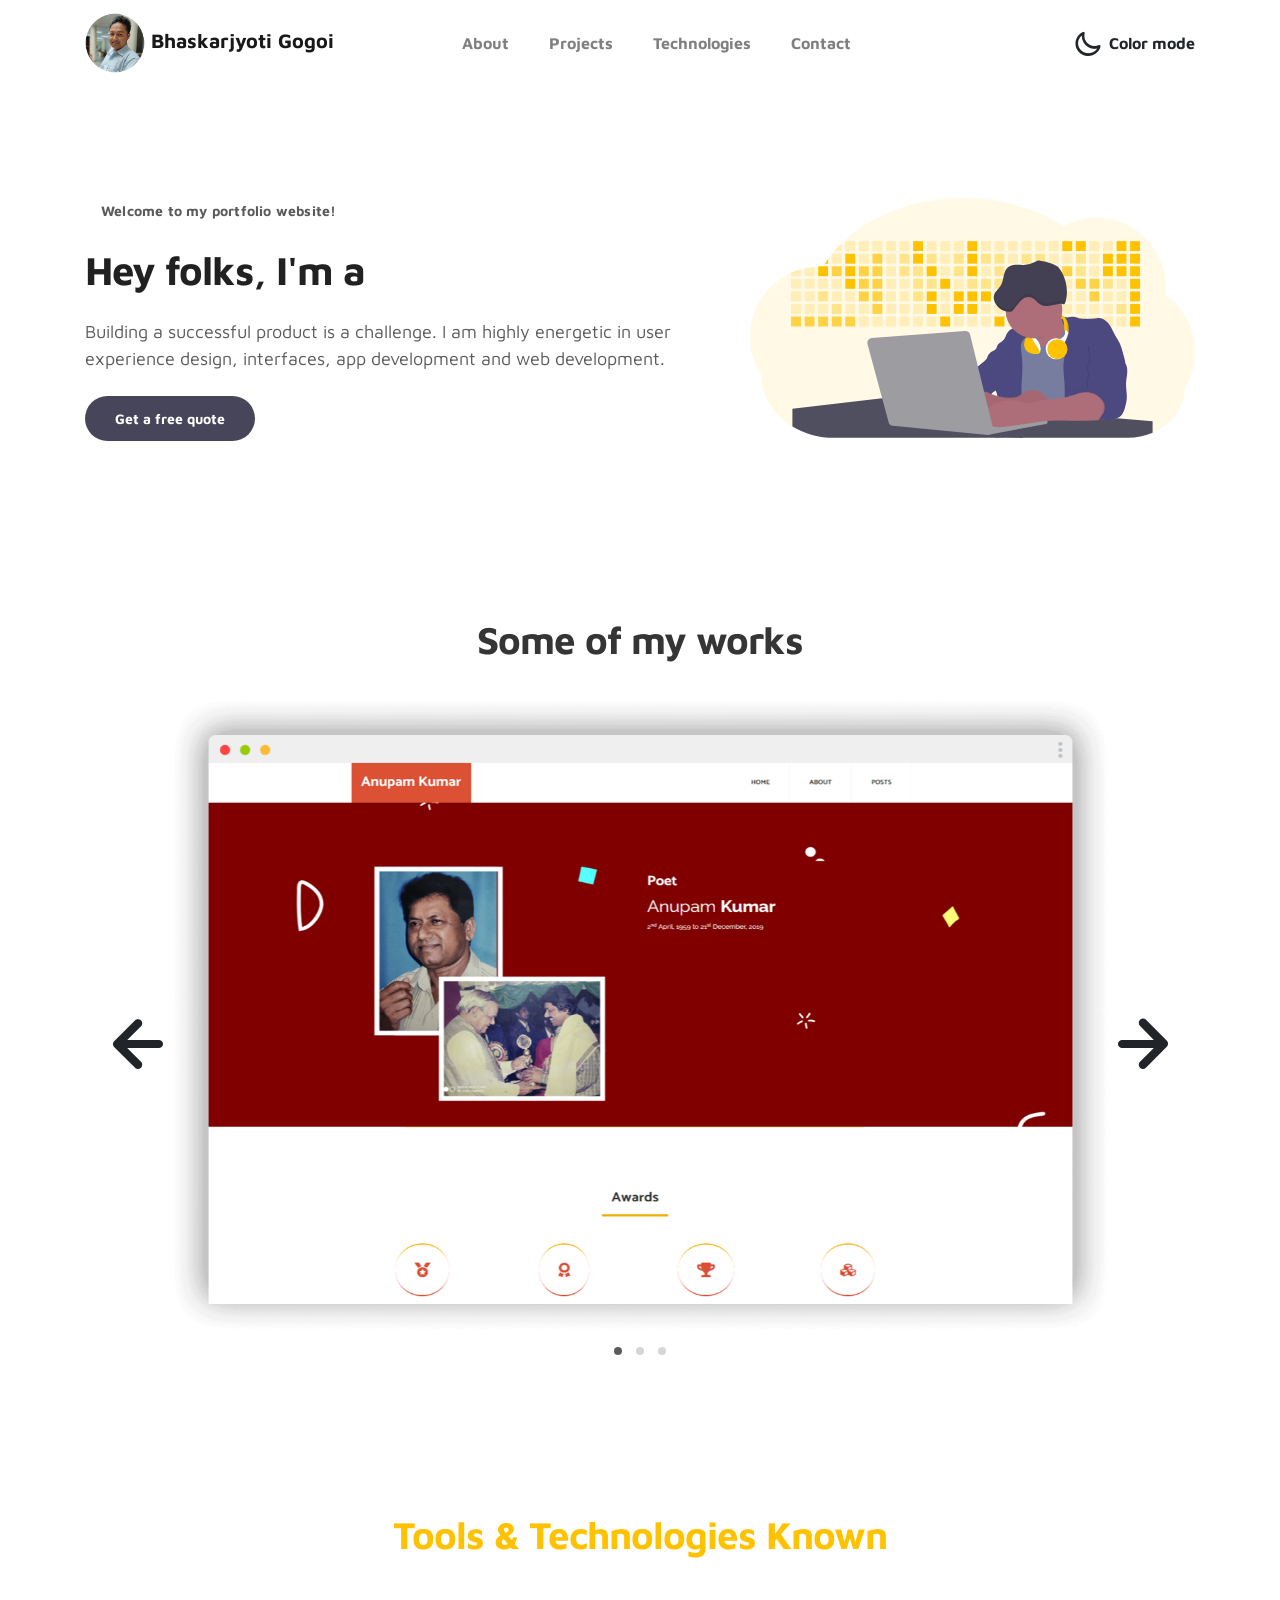
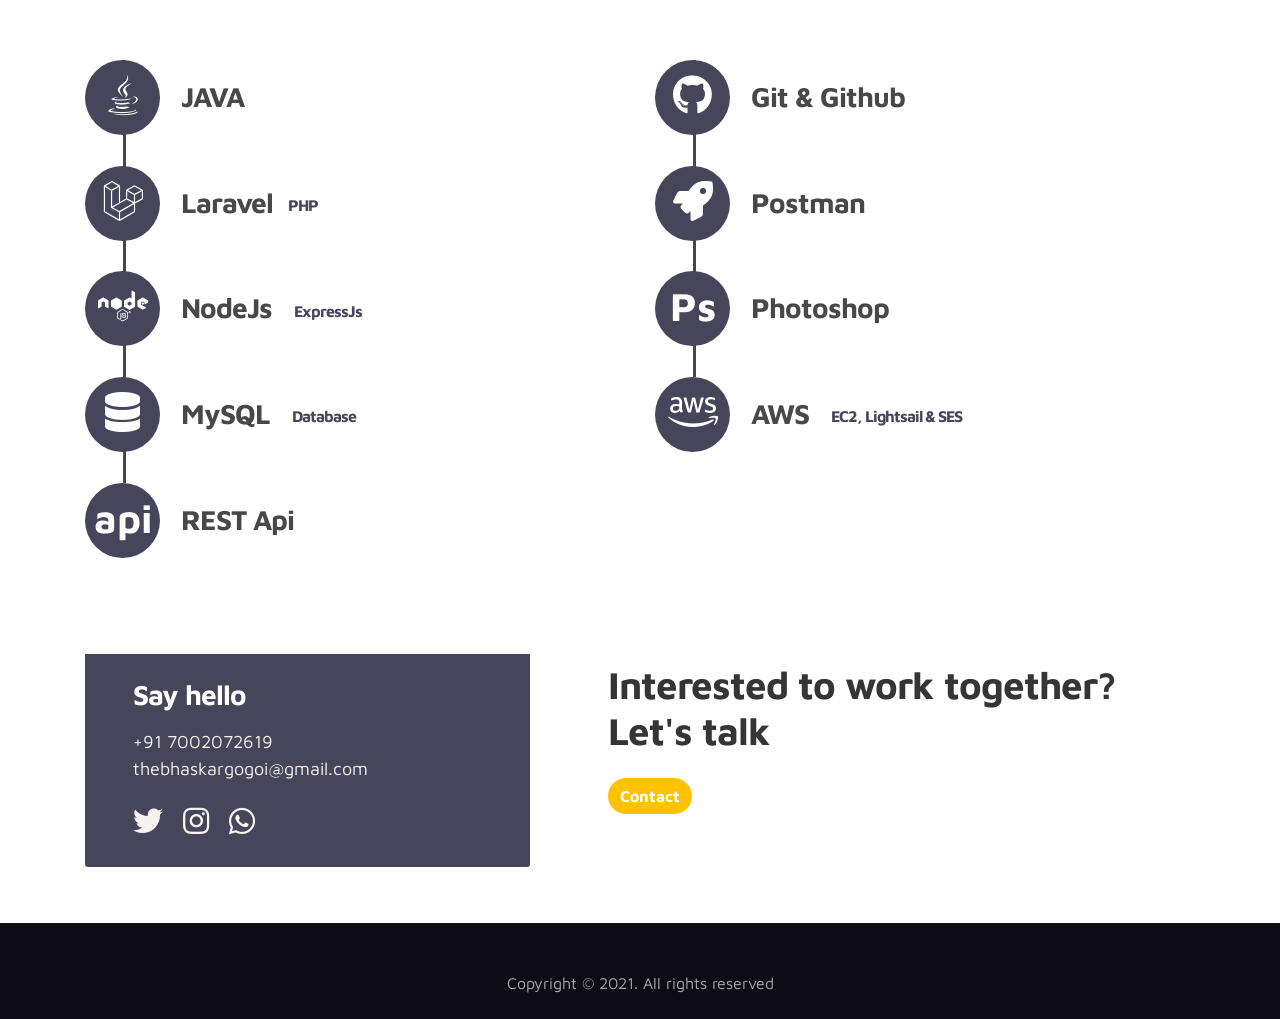
==== index.html @ 470ddd7d "Meta tags updated" ====
<!doctype html>
<html lang="en">
  <head>
    <meta charset="utf-8">
    <meta name="viewport" content="width=device-width, initial-scale=1, shrink-to-fit=no">
    <meta name="description" content="Protfolio website of Bhaskarjyoti Gogoi">
    <meta name="author" content="Bhaskarjyoti Gogoi">
    <title>Bhaskarjyoti Gogoi - Portfolio</title>
    <link rel="icon" href="images/favicon.png">
    <link rel="stylesheet" href="css/bootstrap.min.css">
    <link rel="stylesheet" href="css/unicons.css">
    <link rel="stylesheet" href="css/owl.carousel.min.css">
    <link rel="stylesheet" href="css/owl.theme.default.min.css">
    <link rel="stylesheet" href="https://use.fontawesome.com/releases/v5.2.0/css/all.css"
        integrity="sha384-hWVjflwFxL6sNzntih27bfxkr27PmbbK/iSvJ+a4+0owXq79v+lsFkW54bOGbiDQ" crossorigin="anonymous">
    <!-- MAIN STYLE -->
    <link rel="stylesheet" href="css/tooplate-style.css">
    
  </head>
  <body>

    <!-- MENU -->
    <nav class="navbar navbar-expand-sm navbar-light">
        <div class="container">
            <a class="navbar-brand" href="index.html"><img src="images/favicon.png" alt=""> Bhaskarjyoti Gogoi</a>

            <button class="navbar-toggler" type="button" data-toggle="collapse" data-target="#navbarNav" aria-controls="navbarNav" aria-expanded="false"
                aria-label="Toggle navigation">
                <span class="navbar-toggler-icon"></span>
                <span class="navbar-toggler-icon"></span>
                <span class="navbar-toggler-icon"></span>
            </button>

            <div class="collapse navbar-collapse" id="navbarNav">
                <ul class="navbar-nav mx-auto">
                    <li class="nav-item">
                        <a href="#about" class="nav-link"><span data-hover="About">About</span></a>
                    </li>
                    <li class="nav-item">
                        <a href="#project" class="nav-link"><span data-hover="Projects">Projects</span></a>
                    </li>
                    <li class="nav-item">
                        <a href="#technologies" class="nav-link"><span data-hover="Technologies">Technologies</span></a>
                    </li>
                    <li class="nav-item">
                        <a href="#contact" class="nav-link"><span data-hover="Contact">Contact</span></a>
                    </li>
                </ul>

                <ul class="navbar-nav ml-lg-auto">
                    <div class="ml-lg-4">
                      <div class="color-mode d-lg-flex justify-content-center align-items-center">
                        <i class="color-mode-icon"></i>
                        Color mode
                      </div>
                    </div>
                </ul>
            </div>
        </div>
    </nav>

    <!-- ABOUT -->
    <section class="about full-screen d-lg-flex justify-content-center align-items-center" id="about">
        <div class="container">
            <div class="row">
                
                <div class="col-lg-7 col-md-12 col-12 d-flex align-items-center">
                    <div class="about-text">
                        <small class="small-text">Welcome to <span class="mobile-block">my portfolio website!</span></small>
                        <h1 class="animated animated-text">
                            <span class="mr-2">Hey folks, I'm a</span>
                                <div class="animated-info">
                                    <span class="animated-item">App Developer</span>
                                    <span class="animated-item">Web Developer</span>
                                </div>
                        </h1>

                        <p>Building a successful product is a challenge. I am highly energetic in user experience design, interfaces, app development and web development.</p>
                        
                        <div class="custom-btn-group mt-4">
                          <a href="#contact" class="btn custom-btn custom-btn-bg custom-btn-link">Get a free quote</a>
                        </div>
                    </div>
                </div>

                <div class="col-lg-5 col-md-12 col-12">
                    <div class="about-image svg">
                        <img src="images/developer.svg" class="img-fluid" alt="svg image">
                    </div>
                </div>

            </div>
        </div>
    </section>

    <!-- PROJECTS -->
    <section class="project py-5" id="project">
        <div class="container">
                
                <div class="row">
                  <div class="col-lg-11 text-center mx-auto col-12">

                      <div class="col-lg-8 mx-auto">
                        <h2>Some of my works</h2>
                      </div>

                      <div class="owl-carousel owl-theme">
                        <div class="item">
                          <div class="project-info">
                            <img src="images/project/project-image010.png" class="img-fluid" alt="project image">
                          </div>
                        </div>

                        <div class="item">
                          <div class="project-info">
                            <img src="images/project/project-image020.png" class="img-fluid" alt="project image">
                          </div>
                        </div>

                        <div class="item">
                          <div class="project-info">
                            <img src="images/project/project-image05.png" class="img-fluid" alt="project image">
                          </div>
                        </div>
                      </div>

                  </div>
                </div>
        </div>
    </section>

    <!-- FEATURES -->
    <section class="resume py-5 d-lg-flex justify-content-center align-items-center" id="technologies">
        <div class="container">          
          <center><h2 style='color: #ffc200;'>Tools & Technologies Known</h2></center><br><br><br>
            <div class="row">
                <div class="col-lg-6 col-12">
                    <div class="timeline">
                        <div class="timeline-wrapper">
                             <div class="timeline-yr">
                                  <span><i class="fab fa-java"></i></span>
                             </div>
                             <div class="timeline-info">
                                  <h3><span>JAVA</span></h3>
                             </div>
                        </div>

                        <div class="timeline-wrapper">
                            <div class="timeline-yr">
                                <span><i class="fab fa-laravel"></i></span>
                            </div>
                            <div class="timeline-info">
                                <h3><span>Laravel</span><small>PHP</small></h3>
                            </div>
                        </div>
                        <div class="timeline-wrapper">
                          <div class="timeline-yr">
                              <span><i class="fab fa-node"></i></span>
                          </div>
                          <div class="timeline-info">
                              <h3><span>NodeJs <small>ExpressJs</small></h3>
                          </div>
                      </div>

                        <div class="timeline-wrapper">
                            <div class="timeline-yr">
                                <span><i class="fas fa-database"></i></span>
                            </div>
                            <div class="timeline-info">
                                <h3><span>MySQL <small>Database</small></h3>
                            </div>
                        </div>
                        
                        <div class="timeline-wrapper">
                            <div class="timeline-yr">
                                <span>api</span>
                            </div>
                            <div class="timeline-info">
                                <h3><span>REST Api</h3>
                            </div>
                        </div>
                    </div>
                  </div>
                <div class="col-lg-6 col-12">
                    <div class="timeline">
                        <div class="timeline-wrapper">
                             <div class="timeline-yr">
                                  <span><i class="fab fa-github"></i></span>
                             </div>
                             <div class="timeline-info">
                                  <h3><span>Git & Github</span></h3>
                             </div>
                        </div>

                        <div class="timeline-wrapper">
                            <div class="timeline-yr">
                                <span><i class="fas fa-rocket"></i></span>
                            </div>
                            <div class="timeline-info">
                                <h3><span>Postman</span></h3>
                            </div>
                        </div>
                        
                        <div class="timeline-wrapper">
                            <div class="timeline-yr">
                                <span>Ps</span>
                            </div>
                            <div class="timeline-info">
                                <h3><span>Photoshop</span></h3>
                            </div>
                        </div>

                        <div class="timeline-wrapper">
                          <div class="timeline-yr">
                              <span><i class="fab fa-aws"></i></span>
                          </div>
                          <div class="timeline-info">
                              <h3><span>AWS</span> <small>EC2, Lightsail & SES</small></h3>
                          </div>
                      </div>

                    </div>
                </div>
                
            </div>
        </div>
    </section>

    <!-- CONTACT -->
    <section class="contact py-5" id="contact">
      <div class="container">
        <div class="row">
          
          <div class="col-lg-5 mr-lg-5 col-12">
            <!-- <div class="google-map w-100">
              <iframe src="https://www.google.com/maps/embed?pb=!1m18!1m12!1m3!1d12088.558402180099!2d-73.99373482142036!3d40.75895421922642!2m3!1f0!2f0!3f0!3m2!1i1024!2i768!4f13.1!3m3!1m2!1s0x89c25855b8fb3083%3A0xa0f9aef176042a5c!2sTheater+District%2C+New+York%2C+NY%2C+USA!5e0!3m2!1sen!2smm!4v1549875377188" width="400" height="300" frameborder="0" style="border:0" allowfullscreen></iframe>
            </div> -->

            <div class="contact-info  align-items-center py-4 px-lg-5">
                <div class="contact-info-item">
                  <h3 class="mb-3 text-white">Say hello</h3>
                  <p class="footer-text mb-0">+91 7002072619</p>
                  <p><a href="mailto:thebhaskargogoi@gmail.com">thebhaskargogoi@gmail.com</a></p>
                </div>
                <ul class="social-links">
                     <li><a href="https://twitter.com/TheBhaskarGogoi" target="_blank"><i class="fab fa-twitter"></i></a></li>
                     <li><a href="https://www.instagram.com/thebhaskargogoi/" target="_blank"><i class="fab fa-instagram"></i></a></li>
                     <li><a href="https://wa.me/+917002072619" target="_blank"><i class="fab fa-whatsapp"></i></a></li>
                </ul>
            </div>
          </div>

          <div class="col-lg-6 col-12">
            <div class="contact-form">
              <h2 class="mb-4">Interested to work together? Let's talk</h2>
              <a href="https://docs.google.com/forms/d/e/1FAIpQLSfvAorn7kG5aVWdjL7mKbOPdeYdzKf2yTSlzgUdtxO4e4_yiw/viewform" target="_blank">
                <button class="btn submit-btn">Contact</button>
              </a>
            </div>
          </div>

        </div>
      </div>
    </section>

    <!-- FOOTER -->
     <footer class="footer py-5">
          <div class="container">
               <div class="row">
                    <div class="col-lg-12 col-12">                                
                        <p class="copyright-text text-center">Copyright &copy; 2021. All rights reserved</p>
                    </div>                    
               </div>
          </div>
     </footer>

    <script src="js/jquery-3.3.1.min.js"></script>
    <script src="js/popper.min.js"></script>
    <script src="js/bootstrap.min.js"></script>
    <script src="js/Headroom.js"></script>
    <script src="js/jQuery.headroom.js"></script>
    <script src="js/owl.carousel.min.js"></script>
    <script src="js/smoothscroll.js"></script>
    <script src="js/custom.js"></script>

  </body>
</html>
---- css/unicons.css ----
@font-face {
  font-family: 'unicons';
  src: url('../font/unicons.eot?42479262');
  src: url('../font/unicons.eot?42479262#iefix') format('embedded-opentype'),
       url('../font/unicons.woff2?42479262') format('woff2'),
       url('../font/unicons.woff?42479262') format('woff'),
       url('../font/unicons.ttf?42479262') format('truetype'),
       url('../font/unicons.svg?42479262#unicons') format('svg');
  font-weight: normal;
  font-style: normal;
}
 
 [class^="uil-"]:before, [class*=" uil-"]:before {
  font-family: "unicons";
  font-style: normal;
  font-weight: normal;
  speak: none;
 
  display: inline-block;
  text-decoration: inherit;
  width: 1em;
  margin-right: .2em;
  text-align: center;
  /* opacity: .8; */
 
  /* For safety - reset parent styles, that can break glyph codes*/
  font-variant: normal;
  text-transform: none;
 
  /* fix buttons height, for twitter bootstrap */
  line-height: 1em;
 
  /* Animation center compensation - margins should be symmetric */
  /* remove if not needed */
  margin-left: .2em;
 
  /* you can be more comfortable with increased icons size */
  /* font-size: 120%; */
 
  /* Font smoothing. That was taken from TWBS */
  -webkit-font-smoothing: antialiased;
  -moz-osx-font-smoothing: grayscale;
 
  /* Uncomment for 3D effect */
  /* text-shadow: 1px 1px 1px rgba(127, 127, 127, 0.3); */
}
 
.uil-abacus:before { content: '\e800'; } /* '' */
.uil-accessible-icon-alt:before { content: '\e801'; } /* '' */
.uil-adjust-alt:before { content: '\e802'; } /* '' */
.uil-adjust-circle:before { content: '\e803'; } /* '' */
.uil-adjust-half:before { content: '\e804'; } /* '' */
.uil-adjust:before { content: '\e805'; } /* '' */
.uil-airplay:before { content: '\e806'; } /* '' */
.uil-align-alt:before { content: '\e807'; } /* '' */
.uil-align-center-alt:before { content: '\e808'; } /* '' */
.uil-align-center-h:before { content: '\e809'; } /* '' */
.uil-align-center-justify:before { content: '\e80a'; } /* '' */
.uil-align-center-v:before { content: '\e80b'; } /* '' */
.uil-align-center:before { content: '\e80c'; } /* '' */
.uil-align-justify:before { content: '\e80d'; } /* '' */
.uil-align-left-justify:before { content: '\e80e'; } /* '' */
.uil-align-left:before { content: '\e80f'; } /* '' */
.uil-align-letter-right:before { content: '\e810'; } /* '' */
.uil-align-right-justify:before { content: '\e811'; } /* '' */
.uil-align-right:before { content: '\e812'; } /* '' */
.uil-align:before { content: '\e813'; } /* '' */
.uil-ambulance:before { content: '\e814'; } /* '' */
.uil-analysis:before { content: '\e815'; } /* '' */
.uil-analytics:before { content: '\e816'; } /* '' */
.uil-anchor:before { content: '\e817'; } /* '' */
.uil-android-phone-slash:before { content: '\e818'; } /* '' */
.uil-angle-double-down:before { content: '\e819'; } /* '' */
.uil-angle-double-left:before { content: '\e81a'; } /* '' */
.uil-angle-double-right:before { content: '\e81b'; } /* '' */
.uil-angle-double-up:before { content: '\e81c'; } /* '' */
.uil-angle-down:before { content: '\e81d'; } /* '' */
.uil-angle-left:before { content: '\e81e'; } /* '' */
.uil-angle-right-b:before { content: '\e81f'; } /* '' */
.uil-angle-right:before { content: '\e820'; } /* '' */
.uil-angle-up:before { content: '\e821'; } /* '' */
.uil-annoyed-alt:before { content: '\e822'; } /* '' */
.uil-annoyed:before { content: '\e823'; } /* '' */
.uil-apps:before { content: '\e824'; } /* '' */
.uil-archive-alt:before { content: '\e825'; } /* '' */
.uil-archive:before { content: '\e826'; } /* '' */
.uil-arrow-break:before { content: '\e827'; } /* '' */
.uil-arrow-circle-down:before { content: '\e828'; } /* '' */
.uil-arrow-circle-left:before { content: '\e829'; } /* '' */
.uil-arrow-circle-right:before { content: '\e82a'; } /* '' */
.uil-arrow-circle-up:before { content: '\e82b'; } /* '' */
.uil-arrow-compress-h:before { content: '\e82c'; } /* '' */
.uil-arrow-down-left:before { content: '\e82d'; } /* '' */
.uil-arrow-down-right:before { content: '\e82e'; } /* '' */
.uil-arrow-down:before { content: '\e82f'; } /* '' */
.uil-arrow-from-right:before { content: '\e830'; } /* '' */
.uil-arrow-from-top:before { content: '\e831'; } /* '' */
.uil-arrow-growth:before { content: '\e832'; } /* '' */
.uil-arrow-left:before { content: '\e833'; } /* '' */
.uil-arrow-random:before { content: '\e834'; } /* '' */
.uil-arrow-resize-diagonal:before { content: '\e835'; } /* '' */
.uil-arrow-right:before { content: '\e836'; } /* '' */
.uil-arrow-to-bottom:before { content: '\e837'; } /* '' */
.uil-arrow-to-right:before { content: '\e838'; } /* '' */
.uil-arrow-up-left:before { content: '\e839'; } /* '' */
.uil-arrow-up-right:before { content: '\e83a'; } /* '' */
.uil-arrow-up:before { content: '\e83b'; } /* '' */
.uil-arrows-h-alt:before { content: '\e83c'; } /* '' */
.uil-arrows-h:before { content: '\e83d'; } /* '' */
.uil-arrows-left-down:before { content: '\e83e'; } /* '' */
.uil-arrows-maximize:before { content: '\e83f'; } /* '' */
.uil-arrows-merge:before { content: '\e840'; } /* '' */
.uil-arrows-resize-h:before { content: '\e841'; } /* '' */
.uil-arrows-resize-v:before { content: '\e842'; } /* '' */
.uil-arrows-resize:before { content: '\e843'; } /* '' */
.uil-arrows-right-down:before { content: '\e844'; } /* '' */
.uil-arrows-shrink-h:before { content: '\e845'; } /* '' */
.uil-arrows-shrink-v:before { content: '\e846'; } /* '' */
.uil-arrows-up-right:before { content: '\e847'; } /* '' */
.uil-arrows-v-alt:before { content: '\e848'; } /* '' */
.uil-arrows-v:before { content: '\e849'; } /* '' */
.uil-at:before { content: '\e84a'; } /* '' */
.uil-atm-card:before { content: '\e84b'; } /* '' */
.uil-atom:before { content: '\e84c'; } /* '' */
.uil-auto-flash:before { content: '\e84d'; } /* '' */
.uil-award-alt:before { content: '\e84e'; } /* '' */
.uil-award:before { content: '\e84f'; } /* '' */
.uil-baby-carriage:before { content: '\e850'; } /* '' */
.uil-backpack:before { content: '\e851'; } /* '' */
.uil-backspace:before { content: '\e852'; } /* '' */
.uil-backward:before { content: '\e853'; } /* '' */
.uil-bag-alt:before { content: '\e854'; } /* '' */
.uil-bag-slash:before { content: '\e855'; } /* '' */
.uil-bag:before { content: '\e856'; } /* '' */
.uil-ball:before { content: '\e857'; } /* '' */
.uil-ban:before { content: '\e858'; } /* '' */
.uil-bars:before { content: '\e859'; } /* '' */
.uil-basketball-hoop:before { content: '\e85a'; } /* '' */
.uil-basketball:before { content: '\e85b'; } /* '' */
.uil-battery-bolt:before { content: '\e85c'; } /* '' */
.uil-battery-empty:before { content: '\e85d'; } /* '' */
.uil-bed-double:before { content: '\e85e'; } /* '' */
.uil-bed:before { content: '\e85f'; } /* '' */
.uil-bell-school:before { content: '\e860'; } /* '' */
.uil-bell-slash:before { content: '\e861'; } /* '' */
.uil-bill:before { content: '\e862'; } /* '' */
.uil-bitcoin-circle:before { content: '\e863'; } /* '' */
.uil-bitcoin:before { content: '\e864'; } /* '' */
.uil-bluetooth-b:before { content: '\e865'; } /* '' */
.uil-bolt-alt:before { content: '\e866'; } /* '' */
.uil-bolt-slash:before { content: '\e867'; } /* '' */
.uil-bolt:before { content: '\e868'; } /* '' */
.uil-book-alt:before { content: '\e869'; } /* '' */
.uil-book-medical:before { content: '\e86a'; } /* '' */
.uil-book-open:before { content: '\e86b'; } /* '' */
.uil-book-reader:before { content: '\e86c'; } /* '' */
.uil-book:before { content: '\e86d'; } /* '' */
.uil-bookmark-full:before { content: '\e86e'; } /* '' */
.uil-bookmark:before { content: '\e86f'; } /* '' */
.uil-books:before { content: '\e870'; } /* '' */
.uil-boombox:before { content: '\e871'; } /* '' */
.uil-border-alt:before { content: '\e872'; } /* '' */
.uil-border-bottom:before { content: '\e873'; } /* '' */
.uil-border-clear:before { content: '\e874'; } /* '' */
.uil-border-horizontal:before { content: '\e875'; } /* '' */
.uil-border-inner:before { content: '\e876'; } /* '' */
.uil-border-left:before { content: '\e877'; } /* '' */
.uil-border-out:before { content: '\e878'; } /* '' */
.uil-border-right:before { content: '\e879'; } /* '' */
.uil-border-top:before { content: '\e87a'; } /* '' */
.uil-border-vertical:before { content: '\e87b'; } /* '' */
.uil-box:before { content: '\e87c'; } /* '' */
.uil-briefcase-alt:before { content: '\e87d'; } /* '' */
.uil-briefcase:before { content: '\e87e'; } /* '' */
.uil-bright:before { content: '\e87f'; } /* '' */
.uil-brightness-empty:before { content: '\e880'; } /* '' */
.uil-brightness-half:before { content: '\e881'; } /* '' */
.uil-brightness-low:before { content: '\e882'; } /* '' */
.uil-brightness-minus:before { content: '\e883'; } /* '' */
.uil-brightness-plus:before { content: '\e884'; } /* '' */
.uil-brightness:before { content: '\e885'; } /* '' */
.uil-bring-bottom:before { content: '\e886'; } /* '' */
.uil-bring-front:before { content: '\e887'; } /* '' */
.uil-brush-alt:before { content: '\e888'; } /* '' */
.uil-bug:before { content: '\e889'; } /* '' */
.uil-building:before { content: '\e88a'; } /* '' */
.uil-bullseye:before { content: '\e88b'; } /* '' */
.uil-bus-alt:before { content: '\e88c'; } /* '' */
.uil-bus-school:before { content: '\e88d'; } /* '' */
.uil-bus:before { content: '\e88e'; } /* '' */
.uil-calcualtor:before { content: '\e88f'; } /* '' */
.uil-calculator-alt:before { content: '\e890'; } /* '' */
.uil-calendar-alt:before { content: '\e891'; } /* '' */
.uil-calendar-slash:before { content: '\e892'; } /* '' */
.uil-calender:before { content: '\e893'; } /* '' */
.uil-calling:before { content: '\e894'; } /* '' */
.uil-camera-plus:before { content: '\e895'; } /* '' */
.uil-camera-slash:before { content: '\e896'; } /* '' */
.uil-camera:before { content: '\e897'; } /* '' */
.uil-cancel:before { content: '\e898'; } /* '' */
.uil-capsule:before { content: '\e899'; } /* '' */
.uil-capture:before { content: '\e89a'; } /* '' */
.uil-car-sideview:before { content: '\e89b'; } /* '' */
.uil-car-slash:before { content: '\e89c'; } /* '' */
.uil-car-wash:before { content: '\e89d'; } /* '' */
.uil-car:before { content: '\e89e'; } /* '' */
.uil-card-atm:before { content: '\e89f'; } /* '' */
.uil-caret-right:before { content: '\e8a0'; } /* '' */
.uil-cart:before { content: '\e8a1'; } /* '' */
.uil-cell:before { content: '\e8a2'; } /* '' */
.uil-celsius:before { content: '\e8a3'; } /* '' */
.uil-chart-bar-alt:before { content: '\e8a4'; } /* '' */
.uil-chart-bar:before { content: '\e8a5'; } /* '' */
.uil-chart-down:before { content: '\e8a6'; } /* '' */
.uil-chart-growth-alt:before { content: '\e8a7'; } /* '' */
.uil-chart-growth:before { content: '\e8a8'; } /* '' */
.uil-chart-line:before { content: '\e8a9'; } /* '' */
.uil-chart-pie-alt:before { content: '\e8aa'; } /* '' */
.uil-chart-pie:before { content: '\e8ab'; } /* '' */
.uil-chart:before { content: '\e8ac'; } /* '' */
.uil-chat-bubble-user:before { content: '\e8ad'; } /* '' */
.uil-chat-info:before { content: '\e8ae'; } /* '' */
.uil-chat:before { content: '\e8af'; } /* '' */
.uil-check-circle:before { content: '\e8b0'; } /* '' */
.uil-check-square:before { content: '\e8b1'; } /* '' */
.uil-check:before { content: '\e8b2'; } /* '' */
.uil-circle-layer:before { content: '\e8b3'; } /* '' */
.uil-circle:before { content: '\e8b4'; } /* '' */
.uil-circuit:before { content: '\e8b5'; } /* '' */
.uil-clapper-board:before { content: '\e8b6'; } /* '' */
.uil-clipboard-alt:before { content: '\e8b7'; } /* '' */
.uil-clipboard-blank:before { content: '\e8b8'; } /* '' */
.uil-clipboard-notes:before { content: '\e8b9'; } /* '' */
.uil-clipboard:before { content: '\e8ba'; } /* '' */
.uil-clock-eight:before { content: '\e8bb'; } /* '' */
.uil-clock-five:before { content: '\e8bc'; } /* '' */
.uil-clock-nine:before { content: '\e8bd'; } /* '' */
.uil-clock-seven:before { content: '\e8be'; } /* '' */
.uil-clock-ten:before { content: '\e8bf'; } /* '' */
.uil-clock-three:before { content: '\e8c0'; } /* '' */
.uil-clock-two:before { content: '\e8c1'; } /* '' */
.uil-clock:before { content: '\e8c2'; } /* '' */
.uil-closed-captioning:before { content: '\e8c3'; } /* '' */
.uil-cloud-block:before { content: '\e8c4'; } /* '' */
.uil-cloud-bookmark:before { content: '\e8c5'; } /* '' */
.uil-cloud-check:before { content: '\e8c6'; } /* '' */
.uil-cloud-computing:before { content: '\e8c7'; } /* '' */
.uil-cloud-data-connection:before { content: '\e8c8'; } /* '' */
.uil-cloud-database-tree:before { content: '\e8c9'; } /* '' */
.uil-cloud-download:before { content: '\e8ca'; } /* '' */
.uil-cloud-drizzle:before { content: '\e8cb'; } /* '' */
.uil-cloud-exclamation:before { content: '\e8cc'; } /* '' */
.uil-cloud-hail:before { content: '\e8cd'; } /* '' */
.uil-cloud-heart:before { content: '\e8ce'; } /* '' */
.uil-cloud-info:before { content: '\e8cf'; } /* '' */
.uil-cloud-lock:before { content: '\e8d0'; } /* '' */
.uil-cloud-meatball:before { content: '\e8d1'; } /* '' */
.uil-cloud-moon-hail:before { content: '\e8d2'; } /* '' */
.uil-cloud-moon-meatball:before { content: '\e8d3'; } /* '' */
.uil-cloud-moon-rain:before { content: '\e8d4'; } /* '' */
.uil-cloud-moon-showers:before { content: '\e8d5'; } /* '' */
.uil-cloud-moon:before { content: '\e8d6'; } /* '' */
.uil-cloud-question:before { content: '\e8d7'; } /* '' */
.uil-cloud-rain-sun:before { content: '\e8d8'; } /* '' */
.uil-cloud-rain:before { content: '\e8d9'; } /* '' */
.uil-cloud-redo:before { content: '\e8da'; } /* '' */
.uil-cloud-set:before { content: '\e8db'; } /* '' */
.uil-cloud-share:before { content: '\e8dc'; } /* '' */
.uil-cloud-shield:before { content: '\e8dd'; } /* '' */
.uil-cloud-showers-alt:before { content: '\e8de'; } /* '' */
.uil-cloud-showers-heavy:before { content: '\e8df'; } /* '' */
.uil-cloud-showers:before { content: '\e8e0'; } /* '' */
.uil-cloud-slash:before { content: '\e8e1'; } /* '' */
.uil-cloud-sun-hail:before { content: '\e8e2'; } /* '' */
.uil-cloud-sun-meatball:before { content: '\e8e3'; } /* '' */
.uil-cloud-sun-rain-alt:before { content: '\e8e4'; } /* '' */
.uil-cloud-sun-rain:before { content: '\e8e5'; } /* '' */
.uil-cloud-sun-tear:before { content: '\e8e6'; } /* '' */
.uil-cloud-sun:before { content: '\e8e7'; } /* '' */
.uil-cloud-times:before { content: '\e8e8'; } /* '' */
.uil-cloud-unlock:before { content: '\e8e9'; } /* '' */
.uil-cloud-upload:before { content: '\e8ea'; } /* '' */
.uil-cloud-wifi:before { content: '\e8eb'; } /* '' */
.uil-cloud-wind:before { content: '\e8ec'; } /* '' */
.uil-cloud:before { content: '\e8ed'; } /* '' */
.uil-clouds:before { content: '\e8ee'; } /* '' */
.uil-club:before { content: '\e8ef'; } /* '' */
.uil-code:before { content: '\e8f0'; } /* '' */
.uil-coffee:before { content: '\e8f1'; } /* '' */
.uil-cog:before { content: '\e8f2'; } /* '' */
.uil-coins:before { content: '\e8f3'; } /* '' */
.uil-columns:before { content: '\e8f4'; } /* '' */
.uil-comment-alt-block:before { content: '\e8f5'; } /* '' */
.uil-comment-alt-chart-lines:before { content: '\e8f6'; } /* '' */
.uil-comment-alt-check:before { content: '\e8f7'; } /* '' */
.uil-comment-alt-dots:before { content: '\e8f8'; } /* '' */
.uil-comment-alt-download:before { content: '\e8f9'; } /* '' */
.uil-comment-alt-edit:before { content: '\e8fa'; } /* '' */
.uil-comment-alt-exclamation:before { content: '\e8fb'; } /* '' */
.uil-comment-alt-heart:before { content: '\e8fc'; } /* '' */
.uil-comment-alt-image:before { content: '\e8fd'; } /* '' */
.uil-comment-alt-info:before { content: '\e8fe'; } /* '' */
.uil-comment-alt-lines:before { content: '\e8ff'; } /* '' */
.uil-comment-alt-lock:before { content: '\e900'; } /* '' */
.uil-comment-alt-medical:before { content: '\e901'; } /* '' */
.uil-comment-alt-message:before { content: '\e902'; } /* '' */
.uil-comment-alt-notes:before { content: '\e903'; } /* '' */
.uil-comment-alt-plus:before { content: '\e904'; } /* '' */
.uil-comment-alt-question:before { content: '\e905'; } /* '' */
.uil-comment-alt-redo:before { content: '\e906'; } /* '' */
.uil-comment-alt-search:before { content: '\e907'; } /* '' */
.uil-comment-alt-share:before { content: '\e908'; } /* '' */
.uil-comment-alt-shield:before { content: '\e909'; } /* '' */
.uil-comment-alt-upload:before { content: '\e90a'; } /* '' */
.uil-comment-alt-verify:before { content: '\e90b'; } /* '' */
.uil-comment-alt:before { content: '\e90c'; } /* '' */
.uil-comment-block:before { content: '\e90d'; } /* '' */
.uil-comment-chart-line:before { content: '\e90e'; } /* '' */
.uil-comment-check:before { content: '\e90f'; } /* '' */
.uil-comment-dots:before { content: '\e910'; } /* '' */
.uil-comment-download:before { content: '\e911'; } /* '' */
.uil-comment-edit:before { content: '\e912'; } /* '' */
.uil-comment-exclamation:before { content: '\e913'; } /* '' */
.uil-comment-heart:before { content: '\e914'; } /* '' */
.uil-comment-image:before { content: '\e915'; } /* '' */
.uil-comment-info-alt:before { content: '\e916'; } /* '' */
.uil-comment-info:before { content: '\e917'; } /* '' */
.uil-comment-lines:before { content: '\e918'; } /* '' */
.uil-comment-lock:before { content: '\e919'; } /* '' */
.uil-comment-medical:before { content: '\e91a'; } /* '' */
.uil-comment-message:before { content: '\e91b'; } /* '' */
.uil-comment-notes:before { content: '\e91c'; } /* '' */
.uil-comment-plus:before { content: '\e91d'; } /* '' */
.uil-comment-question:before { content: '\e91e'; } /* '' */
.uil-comment-redo:before { content: '\e91f'; } /* '' */
.uil-comment-search:before { content: '\e920'; } /* '' */
.uil-comment-share:before { content: '\e921'; } /* '' */
.uil-comment-shield:before { content: '\e922'; } /* '' */
.uil-comment-slash:before { content: '\e923'; } /* '' */
.uil-comment-upload:before { content: '\e924'; } /* '' */
.uil-comment-verify:before { content: '\e925'; } /* '' */
.uil-comment:before { content: '\e926'; } /* '' */
.uil-comments-alt:before { content: '\e927'; } /* '' */
.uil-comments:before { content: '\e928'; } /* '' */
.uil-commnet-alt-slash:before { content: '\e929'; } /* '' */
.uil-compact-disc:before { content: '\e92a'; } /* '' */
.uil-compass:before { content: '\e92b'; } /* '' */
.uil-compress-alt-left:before { content: '\e92c'; } /* '' */
.uil-compress-alt:before { content: '\e92d'; } /* '' */
.uil-compress-arrows:before { content: '\e92e'; } /* '' */
.uil-compress-lines:before { content: '\e92f'; } /* '' */
.uil-compress-point:before { content: '\e930'; } /* '' */
.uil-compress-v:before { content: '\e931'; } /* '' */
.uil-compress:before { content: '\e932'; } /* '' */
.uil-computer-mouse:before { content: '\e933'; } /* '' */
.uil-confused:before { content: '\e934'; } /* '' */
.uil-constructor:before { content: '\e935'; } /* '' */
.uil-copy-alt:before { content: '\e936'; } /* '' */
.uil-copy-landscape:before { content: '\e937'; } /* '' */
.uil-copy:before { content: '\e938'; } /* '' */
.uil-copyright:before { content: '\e939'; } /* '' */
.uil-corner-down-left:before { content: '\e93a'; } /* '' */
.uil-corner-down-right-alt:before { content: '\e93b'; } /* '' */
.uil-corner-down-right:before { content: '\e93c'; } /* '' */
.uil-corner-left-down:before { content: '\e93d'; } /* '' */
.uil-corner-right-down:before { content: '\e93e'; } /* '' */
.uil-corner-up-left-alt:before { content: '\e93f'; } /* '' */
.uil-corner-up-left:before { content: '\e940'; } /* '' */
.uil-corner-up-right-alt:before { content: '\e941'; } /* '' */
.uil-corner-up-right:before { content: '\e942'; } /* '' */
.uil-creative-commons-pd-alt:before { content: '\e943'; } /* '' */
.uil-creative-commons-pd:before { content: '\e944'; } /* '' */
.uil-crockery:before { content: '\e945'; } /* '' */
.uil-crop-alt-rotate-left:before { content: '\e946'; } /* '' */
.uil-crop-alt-rotate-right:before { content: '\e947'; } /* '' */
.uil-crop-alt:before { content: '\e948'; } /* '' */
.uil-crosshair-alt:before { content: '\e949'; } /* '' */
.uil-crosshair:before { content: '\e94a'; } /* '' */
.uil-crosshairs:before { content: '\e94b'; } /* '' */
.uil-cube:before { content: '\e94c'; } /* '' */
.uil-data-sharing:before { content: '\e94d'; } /* '' */
.uil-database-alt:before { content: '\e94e'; } /* '' */
.uil-database:before { content: '\e94f'; } /* '' */
.uil-desert:before { content: '\e950'; } /* '' */
.uil-desktop-alt-slash:before { content: '\e951'; } /* '' */
.uil-desktop-alt:before { content: '\e952'; } /* '' */
.uil-desktop-cloud-alt:before { content: '\e953'; } /* '' */
.uil-desktop-slash:before { content: '\e954'; } /* '' */
.uil-desktop:before { content: '\e955'; } /* '' */
.uil-dialpad-alt:before { content: '\e956'; } /* '' */
.uil-dialpad:before { content: '\e957'; } /* '' */
.uil-diamond:before { content: '\e958'; } /* '' */
.uil-diary-alt:before { content: '\e959'; } /* '' */
.uil-diary:before { content: '\e95a'; } /* '' */
.uil-dice-five:before { content: '\e95b'; } /* '' */
.uil-dice-four:before { content: '\e95c'; } /* '' */
.uil-dice-one:before { content: '\e95d'; } /* '' */
.uil-dice-six:before { content: '\e95e'; } /* '' */
.uil-dice-three:before { content: '\e95f'; } /* '' */
.uil-dice-two:before { content: '\e960'; } /* '' */
.uil-direction:before { content: '\e961'; } /* '' */
.uil-directions:before { content: '\e962'; } /* '' */
.uil-dizzy-meh:before { content: '\e963'; } /* '' */
.uil-dna:before { content: '\e964'; } /* '' */
.uil-document-layout-center:before { content: '\e965'; } /* '' */
.uil-document-layout-left:before { content: '\e966'; } /* '' */
.uil-document-layout-right:before { content: '\e967'; } /* '' */
.uil-document:before { content: '\e968'; } /* '' */
.uil-dollar-alt:before { content: '\e969'; } /* '' */
.uil-dollar-sign-alt:before { content: '\e96a'; } /* '' */
.uil-dollar-sign:before { content: '\e96b'; } /* '' */
.uil-down-arrow:before { content: '\e96c'; } /* '' */
.uil-download-alt:before { content: '\e96d'; } /* '' */
.uil-dribbble:before { content: '\e96e'; } /* '' */
.uil-drill:before { content: '\e96f'; } /* '' */
.uil-dropbox:before { content: '\e970'; } /* '' */
.uil-dumbbell:before { content: '\e971'; } /* '' */
.uil-edit-alt:before { content: '\e972'; } /* '' */
.uil-edit:before { content: '\e973'; } /* '' */
.uil-ellipsis-h:before { content: '\e974'; } /* '' */
.uil-ellipsis-v:before { content: '\e975'; } /* '' */
.uil-emoji:before { content: '\e976'; } /* '' */
.uil-enter:before { content: '\e977'; } /* '' */
.uil-entry:before { content: '\e978'; } /* '' */
.uil-envelope-add:before { content: '\e979'; } /* '' */
.uil-envelope-alt:before { content: '\e97a'; } /* '' */
.uil-envelope-block:before { content: '\e97b'; } /* '' */
.uil-envelope-bookmark:before { content: '\e97c'; } /* '' */
.uil-envelope-check:before { content: '\e97d'; } /* '' */
.uil-envelope-download-alt:before { content: '\e97e'; } /* '' */
.uil-envelope-download:before { content: '\e97f'; } /* '' */
.uil-envelope-edit:before { content: '\e980'; } /* '' */
.uil-envelope-exclamation:before { content: '\e981'; } /* '' */
.uil-envelope-heart:before { content: '\e982'; } /* '' */
.uil-envelope-info:before { content: '\e983'; } /* '' */
.uil-envelope-lock:before { content: '\e984'; } /* '' */
.uil-envelope-minus:before { content: '\e985'; } /* '' */
.uil-envelope-open:before { content: '\e986'; } /* '' */
.uil-envelope-question:before { content: '\e987'; } /* '' */
.uil-envelope-receive:before { content: '\e988'; } /* '' */
.uil-envelope-redo:before { content: '\e989'; } /* '' */
.uil-envelope-search:before { content: '\e98a'; } /* '' */
.uil-envelope-send:before { content: '\e98b'; } /* '' */
.uil-envelope-share:before { content: '\e98c'; } /* '' */
.uil-envelope-shield:before { content: '\e98d'; } /* '' */
.uil-envelope-star:before { content: '\e98e'; } /* '' */
.uil-envelope-times:before { content: '\e98f'; } /* '' */
.uil-envelope-upload-alt:before { content: '\e990'; } /* '' */
.uil-envelope-upload:before { content: '\e991'; } /* '' */
.uil-envelope:before { content: '\e992'; } /* '' */
.uil-envelopes:before { content: '\e993'; } /* '' */
.uil-equal-circle:before { content: '\e994'; } /* '' */
.uil-euro-circle:before { content: '\e995'; } /* '' */
.uil-euro:before { content: '\e996'; } /* '' */
.uil-exchange-alt:before { content: '\e997'; } /* '' */
.uil-exchange:before { content: '\e998'; } /* '' */
.uil-exclamation-circle:before { content: '\e999'; } /* '' */
.uil-exclamation-octagon:before { content: '\e99a'; } /* '' */
.uil-exclamation-triangle:before { content: '\e99b'; } /* '' */
.uil-exclude:before { content: '\e99c'; } /* '' */
.uil-exit:before { content: '\e99d'; } /* '' */
.uil-expand-alt:before { content: '\e99e'; } /* '' */
.uil-expand-arrows-alt:before { content: '\e99f'; } /* '' */
.uil-expand-arrows:before { content: '\e9a0'; } /* '' */
.uil-expand-from-corner:before { content: '\e9a1'; } /* '' */
.uil-expand-left:before { content: '\e9a2'; } /* '' */
.uil-export:before { content: '\e9a3'; } /* '' */
.uil-exposure-alt:before { content: '\e9a4'; } /* '' */
.uil-exposure-increase:before { content: '\e9a5'; } /* '' */
.uil-external-link-alt:before { content: '\e9a6'; } /* '' */
.uil-eye-slash:before { content: '\e9a7'; } /* '' */
.uil-eye:before { content: '\e9a8'; } /* '' */
.uil-facebook:before { content: '\e9a9'; } /* '' */
.uil-fahrenheit:before { content: '\e9aa'; } /* '' */
.uil-fast-mail-alt:before { content: '\e9ab'; } /* '' */
.uil-fast-mail:before { content: '\e9ac'; } /* '' */
.uil-favorite:before { content: '\e9ad'; } /* '' */
.uil-feedback:before { content: '\e9ae'; } /* '' */
.uil-file-alt:before { content: '\e9af'; } /* '' */
.uil-file-blank:before { content: '\e9b0'; } /* '' */
.uil-file-block-alt:before { content: '\e9b1'; } /* '' */
.uil-file-bookmark-alt:before { content: '\e9b2'; } /* '' */
.uil-file-check-alt:before { content: '\e9b3'; } /* '' */
.uil-file-check:before { content: '\e9b4'; } /* '' */
.uil-file-contract-dollar:before { content: '\e9b5'; } /* '' */
.uil-file-copy-alt:before { content: '\e9b6'; } /* '' */
.uil-file-download-alt:before { content: '\e9b7'; } /* '' */
.uil-file-download:before { content: '\e9b8'; } /* '' */
.uil-file-edit-alt:before { content: '\e9b9'; } /* '' */
.uil-file-exclamation-alt:before { content: '\e9ba'; } /* '' */
.uil-file-exclamation:before { content: '\e9bb'; } /* '' */
.uil-file-heart:before { content: '\e9bc'; } /* '' */
.uil-file-info-alt:before { content: '\e9bd'; } /* '' */
.uil-file-landscape-alt:before { content: '\e9be'; } /* '' */
.uil-file-landscape:before { content: '\e9bf'; } /* '' */
.uil-file-lanscape-slash:before { content: '\e9c0'; } /* '' */
.uil-file-lock-alt:before { content: '\e9c1'; } /* '' */
.uil-file-medical-alt:before { content: '\e9c2'; } /* '' */
.uil-file-medical:before { content: '\e9c3'; } /* '' */
.uil-file-minus-alt:before { content: '\e9c4'; } /* '' */
.uil-file-minus:before { content: '\e9c5'; } /* '' */
.uil-file-network:before { content: '\e9c6'; } /* '' */
.uil-file-plus-alt:before { content: '\e9c7'; } /* '' */
.uil-file-plus:before { content: '\e9c8'; } /* '' */
.uil-file-question-alt:before { content: '\e9c9'; } /* '' */
.uil-file-question:before { content: '\e9ca'; } /* '' */
.uil-file-redo-alt:before { content: '\e9cb'; } /* '' */
.uil-file-search-alt:before { content: '\e9cc'; } /* '' */
.uil-file-share-alt:before { content: '\e9cd'; } /* '' */
.uil-file-shield-alt:before { content: '\e9ce'; } /* '' */
.uil-file-slash:before { content: '\e9cf'; } /* '' */
.uil-file-times-alt:before { content: '\e9d0'; } /* '' */
.uil-file-times:before { content: '\e9d1'; } /* '' */
.uil-file-upload-alt:before { content: '\e9d2'; } /* '' */
.uil-file-upload:before { content: '\e9d3'; } /* '' */
.uil-file:before { content: '\e9d4'; } /* '' */
.uil-files-landscapes-alt:before { content: '\e9d5'; } /* '' */
.uil-files-landscapes:before { content: '\e9d6'; } /* '' */
.uil-film:before { content: '\e9d7'; } /* '' */
.uil-filter-slash:before { content: '\e9d8'; } /* '' */
.uil-filter:before { content: '\e9d9'; } /* '' */
.uil-flask-potion:before { content: '\e9da'; } /* '' */
.uil-flask:before { content: '\e9db'; } /* '' */
.uil-flip-h-alt:before { content: '\e9dc'; } /* '' */
.uil-flip-h:before { content: '\e9dd'; } /* '' */
.uil-flip-v-alt:before { content: '\e9de'; } /* '' */
.uil-flip-v:before { content: '\e9df'; } /* '' */
.uil-flower:before { content: '\e9e0'; } /* '' */
.uil-focus-add:before { content: '\e9e1'; } /* '' */
.uil-focus-target:before { content: '\e9e2'; } /* '' */
.uil-focus:before { content: '\e9e3'; } /* '' */
.uil-folder-check:before { content: '\e9e4'; } /* '' */
.uil-folder-download:before { content: '\e9e5'; } /* '' */
.uil-folder-exclamation:before { content: '\e9e6'; } /* '' */
.uil-folder-heart:before { content: '\e9e7'; } /* '' */
.uil-folder-info:before { content: '\e9e8'; } /* '' */
.uil-folder-lock:before { content: '\e9e9'; } /* '' */
.uil-folder-medical:before { content: '\e9ea'; } /* '' */
.uil-folder-minus:before { content: '\e9eb'; } /* '' */
.uil-folder-network:before { content: '\e9ec'; } /* '' */
.uil-folder-plus:before { content: '\e9ed'; } /* '' */
.uil-folder-question:before { content: '\e9ee'; } /* '' */
.uil-folder-slash:before { content: '\e9ef'; } /* '' */
.uil-folder-times:before { content: '\e9f0'; } /* '' */
.uil-folder-upload:before { content: '\e9f1'; } /* '' */
.uil-folder:before { content: '\e9f2'; } /* '' */
.uil-food:before { content: '\e9f3'; } /* '' */
.uil-football-american:before { content: '\e9f4'; } /* '' */
.uil-football-ball:before { content: '\e9f5'; } /* '' */
.uil-football:before { content: '\e9f6'; } /* '' */
.uil-forecastcloud-moon-tear:before { content: '\e9f7'; } /* '' */
.uil-forwaded-call:before { content: '\e9f8'; } /* '' */
.uil-forward:before { content: '\e9f9'; } /* '' */
.uil-frown:before { content: '\e9fa'; } /* '' */
.uil-game-structure:before { content: '\e9fb'; } /* '' */
.uil-game:before { content: '\e9fc'; } /* '' */
.uil-gift:before { content: '\e9fd'; } /* '' */
.uil-glass-martini-alt-slash:before { content: '\e9fe'; } /* '' */
.uil-glass-martini-alt:before { content: '\e9ff'; } /* '' */
.uil-glass-martini:before { content: '\ea00'; } /* '' */
.uil-glass-tea:before { content: '\ea01'; } /* '' */
.uil-glass:before { content: '\ea02'; } /* '' */
.uil-globe:before { content: '\ea03'; } /* '' */
.uil-gold:before { content: '\ea04'; } /* '' */
.uil-google-drive:before { content: '\ea05'; } /* '' */
.uil-graduation-hat:before { content: '\ea06'; } /* '' */
.uil-graph-bar:before { content: '\ea07'; } /* '' */
.uil-grid:before { content: '\ea08'; } /* '' */
.uil-grids:before { content: '\ea09'; } /* '' */
.uil-grin-tongue-wink-alt:before { content: '\ea0a'; } /* '' */
.uil-grin-tongue-wink:before { content: '\ea0b'; } /* '' */
.uil-grin:before { content: '\ea0c'; } /* '' */
.uil-grip-horizontal-line:before { content: '\ea0d'; } /* '' */
.uil-hdd:before { content: '\ea0e'; } /* '' */
.uil-headphones-alt:before { content: '\ea0f'; } /* '' */
.uil-headphones:before { content: '\ea10'; } /* '' */
.uil-heart-alt:before { content: '\ea11'; } /* '' */
.uil-heart-medical:before { content: '\ea12'; } /* '' */
.uil-heart-rate:before { content: '\ea13'; } /* '' */
.uil-heart-sign:before { content: '\ea14'; } /* '' */
.uil-heart:before { content: '\ea15'; } /* '' */
.uil-heartbeat:before { content: '\ea16'; } /* '' */
.uil-history-alt:before { content: '\ea17'; } /* '' */
.uil-history:before { content: '\ea18'; } /* '' */
.uil-home-alt:before { content: '\ea19'; } /* '' */
.uil-home:before { content: '\ea1a'; } /* '' */
.uil-horizontal-align-center:before { content: '\ea1b'; } /* '' */
.uil-horizontal-align-left:before { content: '\ea1c'; } /* '' */
.uil-horizontal-align-right:before { content: '\ea1d'; } /* '' */
.uil-horizontal-distribution-center:before { content: '\ea1e'; } /* '' */
.uil-horizontal-distribution-left:before { content: '\ea1f'; } /* '' */
.uil-horizontal-distribution-right:before { content: '\ea20'; } /* '' */
.uil-hunting:before { content: '\ea21'; } /* '' */
.uil-image-alt-slash:before { content: '\ea22'; } /* '' */
.uil-image-block:before { content: '\ea23'; } /* '' */
.uil-image-broken:before { content: '\ea24'; } /* '' */
.uil-image-check:before { content: '\ea25'; } /* '' */
.uil-image-download:before { content: '\ea26'; } /* '' */
.uil-image-edit:before { content: '\ea27'; } /* '' */
.uil-image-lock:before { content: '\ea28'; } /* '' */
.uil-image-minus:before { content: '\ea29'; } /* '' */
.uil-image-plus:before { content: '\ea2a'; } /* '' */
.uil-image-question:before { content: '\ea2b'; } /* '' */
.uil-image-redo:before { content: '\ea2c'; } /* '' */
.uil-image-resize-landscape:before { content: '\ea2d'; } /* '' */
.uil-image-resize-square:before { content: '\ea2e'; } /* '' */
.uil-image-search:before { content: '\ea2f'; } /* '' */
.uil-image-share:before { content: '\ea30'; } /* '' */
.uil-image-shield:before { content: '\ea31'; } /* '' */
.uil-image-slash:before { content: '\ea32'; } /* '' */
.uil-image-times:before { content: '\ea33'; } /* '' */
.uil-image-upload:before { content: '\ea34'; } /* '' */
.uil-image-v:before { content: '\ea35'; } /* '' */
.uil-image:before { content: '\ea36'; } /* '' */
.uil-images:before { content: '\ea37'; } /* '' */
.uil-incoming-call:before { content: '\ea38'; } /* '' */
.uil-info-circle:before { content: '\ea39'; } /* '' */
.uil-instagram:before { content: '\ea3a'; } /* '' */
.uil-invoice:before { content: '\ea3b'; } /* '' */
.uil-jackhammer:before { content: '\ea3c'; } /* '' */
.uil-kayak:before { content: '\ea3d'; } /* '' */
.uil-key-skeleton-alt:before { content: '\ea3e'; } /* '' */
.uil-key-skeleton:before { content: '\ea3f'; } /* '' */
.uil-keyboard-alt:before { content: '\ea40'; } /* '' */
.uil-keyboard-hide:before { content: '\ea41'; } /* '' */
.uil-keyboard-show:before { content: '\ea42'; } /* '' */
.uil-keyboard:before { content: '\ea43'; } /* '' */
.uil-keyhole-circle:before { content: '\ea44'; } /* '' */
.uil-keyhole-square-full:before { content: '\ea45'; } /* '' */
.uil-keyhole-square:before { content: '\ea46'; } /* '' */
.uil-kid:before { content: '\ea47'; } /* '' */
.uil-label-alt:before { content: '\ea48'; } /* '' */
.uil-label:before { content: '\ea49'; } /* '' */
.uil-lamp:before { content: '\ea4a'; } /* '' */
.uil-laptop-cloud:before { content: '\ea4b'; } /* '' */
.uil-laptop:before { content: '\ea4c'; } /* '' */
.uil-laughing:before { content: '\ea4d'; } /* '' */
.uil-layer-group-slash:before { content: '\ea4e'; } /* '' */
.uil-layer-group:before { content: '\ea4f'; } /* '' */
.uil-layers-alt:before { content: '\ea50'; } /* '' */
.uil-layers-slash:before { content: '\ea51'; } /* '' */
.uil-layers:before { content: '\ea52'; } /* '' */
.uil-left-arrow-from-left:before { content: '\ea53'; } /* '' */
.uil-left-arrow-to-left:before { content: '\ea54'; } /* '' */
.uil-left-indent-alt:before { content: '\ea55'; } /* '' */
.uil-left-indent:before { content: '\ea56'; } /* '' */
.uil-life-ring:before { content: '\ea57'; } /* '' */
.uil-lightbulb-alt:before { content: '\ea58'; } /* '' */
.uil-lightbulb:before { content: '\ea59'; } /* '' */
.uil-line-alt:before { content: '\ea5a'; } /* '' */
.uil-line-spacing:before { content: '\ea5b'; } /* '' */
.uil-link-alt:before { content: '\ea5c'; } /* '' */
.uil-link-broken:before { content: '\ea5d'; } /* '' */
.uil-link-h:before { content: '\ea5e'; } /* '' */
.uil-link:before { content: '\ea5f'; } /* '' */
.uil-list-ui-alt:before { content: '\ea60'; } /* '' */
.uil-list-ul:before { content: '\ea61'; } /* '' */
.uil-location-arrow-alt:before { content: '\ea62'; } /* '' */
.uil-location-arrow:before { content: '\ea63'; } /* '' */
.uil-location-pin-alt:before { content: '\ea64'; } /* '' */
.uil-location-point:before { content: '\ea65'; } /* '' */
.uil-location:before { content: '\ea66'; } /* '' */
.uil-lock-access:before { content: '\ea67'; } /* '' */
.uil-lock-alt:before { content: '\ea68'; } /* '' */
.uil-lock-open-alt:before { content: '\ea69'; } /* '' */
.uil-lock-slash:before { content: '\ea6a'; } /* '' */
.uil-lock:before { content: '\ea6b'; } /* '' */
.uil-mailbox-alt:before { content: '\ea6c'; } /* '' */
.uil-mailbox:before { content: '\ea6d'; } /* '' */
.uil-map-marker-alt:before { content: '\ea6e'; } /* '' */
.uil-map-marker-edit:before { content: '\ea6f'; } /* '' */
.uil-map-marker-info:before { content: '\ea70'; } /* '' */
.uil-map-marker-minus:before { content: '\ea71'; } /* '' */
.uil-map-marker-plus:before { content: '\ea72'; } /* '' */
.uil-map-marker-question:before { content: '\ea73'; } /* '' */
.uil-map-marker-shield:before { content: '\ea74'; } /* '' */
.uil-map-marker-slash:before { content: '\ea75'; } /* '' */
.uil-map-marker:before { content: '\ea76'; } /* '' */
.uil-map-pin-alt:before { content: '\ea77'; } /* '' */
.uil-map-pin:before { content: '\ea78'; } /* '' */
.uil-map:before { content: '\ea79'; } /* '' */
.uil-mars:before { content: '\ea7a'; } /* '' */
.uil-maximize-left:before { content: '\ea7b'; } /* '' */
.uil-medal:before { content: '\ea7c'; } /* '' */
.uil-medical-drip:before { content: '\ea7d'; } /* '' */
.uil-medical-square-full:before { content: '\ea7e'; } /* '' */
.uil-medical-square:before { content: '\ea7f'; } /* '' */
.uil-medical:before { content: '\ea80'; } /* '' */
.uil-medkit:before { content: '\ea81'; } /* '' */
.uil-meeting-board:before { content: '\ea82'; } /* '' */
.uil-meh-alt:before { content: '\ea83'; } /* '' */
.uil-meh-closed-eye:before { content: '\ea84'; } /* '' */
.uil-meh:before { content: '\ea85'; } /* '' */
.uil-message:before { content: '\ea86'; } /* '' */
.uil-microphone-slash:before { content: '\ea87'; } /* '' */
.uil-microphone:before { content: '\ea88'; } /* '' */
.uil-minus-circle:before { content: '\ea89'; } /* '' */
.uil-minus-path:before { content: '\ea8a'; } /* '' */
.uil-minus-square-full:before { content: '\ea8b'; } /* '' */
.uil-minus-square:before { content: '\ea8c'; } /* '' */
.uil-minus:before { content: '\ea8d'; } /* '' */
.uil-missed-call:before { content: '\ea8e'; } /* '' */
.uil-mobey-bill-slash:before { content: '\ea8f'; } /* '' */
.uil-mobile-android-alt:before { content: '\ea90'; } /* '' */
.uil-mobile-android:before { content: '\ea91'; } /* '' */
.uil-mobile-vibrate:before { content: '\ea92'; } /* '' */
.uil-modem:before { content: '\ea93'; } /* '' */
.uil-money-bill-stack:before { content: '\ea94'; } /* '' */
.uil-money-bill:before { content: '\ea95'; } /* '' */
.uil-money-insert:before { content: '\ea96'; } /* '' */
.uil-money-stack:before { content: '\ea97'; } /* '' */
.uil-money-withdraw:before { content: '\ea98'; } /* '' */
.uil-money-withdrawal:before { content: '\ea99'; } /* '' */
.uil-moneybag-alt:before { content: '\ea9a'; } /* '' */
.uil-moneybag:before { content: '\ea9b'; } /* '' */
.uil-monitor-heart-rate:before { content: '\ea9c'; } /* '' */
.uil-monitor:before { content: '\ea9d'; } /* '' */
.uil-moon-eclipse:before { content: '\ea9e'; } /* '' */
.uil-moon:before { content: '\ea9f'; } /* '' */
.uil-moonset:before { content: '\eaa0'; } /* '' */
.uil-mountains-sun:before { content: '\eaa1'; } /* '' */
.uil-mountains:before { content: '\eaa2'; } /* '' */
.uil-mouse-alt:before { content: '\eaa3'; } /* '' */
.uil-mouse:before { content: '\eaa4'; } /* '' */
.uil-multiply:before { content: '\eaa5'; } /* '' */
.uil-music-note:before { content: '\eaa6'; } /* '' */
.uil-music-tune-slash:before { content: '\eaa7'; } /* '' */
.uil-music:before { content: '\eaa8'; } /* '' */
.uil-n-a:before { content: '\eaa9'; } /* '' */
.uil-navigator:before { content: '\eaaa'; } /* '' */
.uil-nerd:before { content: '\eaab'; } /* '' */
.uil-newspaper:before { content: '\eaac'; } /* '' */
.uil-ninja:before { content: '\eaad'; } /* '' */
.uil-no-entry:before { content: '\eaae'; } /* '' */
.uil-notebooks:before { content: '\eaaf'; } /* '' */
.uil-notes:before { content: '\eab0'; } /* '' */
.uil-object-group:before { content: '\eab1'; } /* '' */
.uil-object-ungroup:before { content: '\eab2'; } /* '' */
.uil-octagon:before { content: '\eab3'; } /* '' */
.uil-outgoing-call:before { content: '\eab4'; } /* '' */
.uil-package:before { content: '\eab5'; } /* '' */
.uil-padlock:before { content: '\eab6'; } /* '' */
.uil-paint-tool:before { content: '\eab7'; } /* '' */
.uil-panorama-h-alt:before { content: '\eab8'; } /* '' */
.uil-panorama-h:before { content: '\eab9'; } /* '' */
.uil-panorama-v:before { content: '\eaba'; } /* '' */
.uil-paperclip:before { content: '\eabb'; } /* '' */
.uil-paragraph:before { content: '\eabc'; } /* '' */
.uil-parcel:before { content: '\eabd'; } /* '' */
.uil-parking-square:before { content: '\eabe'; } /* '' */
.uil-pathfinder-unite:before { content: '\eabf'; } /* '' */
.uil-pathfinder:before { content: '\eac0'; } /* '' */
.uil-pause-circle:before { content: '\eac1'; } /* '' */
.uil-pause:before { content: '\eac2'; } /* '' */
.uil-pen:before { content: '\eac3'; } /* '' */
.uil-pentagon:before { content: '\eac4'; } /* '' */
.uil-phone-alt:before { content: '\eac5'; } /* '' */
.uil-phone-pause:before { content: '\eac6'; } /* '' */
.uil-phone-slash:before { content: '\eac7'; } /* '' */
.uil-phone-times:before { content: '\eac8'; } /* '' */
.uil-phone-volume:before { content: '\eac9'; } /* '' */
.uil-phone:before { content: '\eaca'; } /* '' */
.uil-picture:before { content: '\eacb'; } /* '' */
.uil-plane-arrival:before { content: '\eacc'; } /* '' */
.uil-plane-departure:before { content: '\eacd'; } /* '' */
.uil-plane-fly:before { content: '\eace'; } /* '' */
.uil-plane:before { content: '\eacf'; } /* '' */
.uil-play-circle:before { content: '\ead0'; } /* '' */
.uil-play:before { content: '\ead1'; } /* '' */
.uil-plug:before { content: '\ead2'; } /* '' */
.uil-plus-circle:before { content: '\ead3'; } /* '' */
.uil-plus-square:before { content: '\ead4'; } /* '' */
.uil-plus:before { content: '\ead5'; } /* '' */
.uil-podium:before { content: '\ead6'; } /* '' */
.uil-polygon:before { content: '\ead7'; } /* '' */
.uil-post-stamp:before { content: '\ead8'; } /* '' */
.uil-postcard:before { content: '\ead9'; } /* '' */
.uil-pound-circle:before { content: '\eada'; } /* '' */
.uil-pound:before { content: '\eadb'; } /* '' */
.uil-power:before { content: '\eadc'; } /* '' */
.uil-prescription-bottle:before { content: '\eadd'; } /* '' */
.uil-presentation-check:before { content: '\eade'; } /* '' */
.uil-presentation-edit:before { content: '\eadf'; } /* '' */
.uil-presentation-line:before { content: '\eae0'; } /* '' */
.uil-presentation-lines-alt:before { content: '\eae1'; } /* '' */
.uil-presentation-minus:before { content: '\eae2'; } /* '' */
.uil-presentation-play:before { content: '\eae3'; } /* '' */
.uil-presentation-plus:before { content: '\eae4'; } /* '' */
.uil-presentation-times:before { content: '\eae5'; } /* '' */
.uil-presentation:before { content: '\eae6'; } /* '' */
.uil-previous:before { content: '\eae7'; } /* '' */
.uil-pricetag-alt:before { content: '\eae8'; } /* '' */
.uil-print-slash:before { content: '\eae9'; } /* '' */
.uil-print:before { content: '\eaea'; } /* '' */
.uil-processor:before { content: '\eaeb'; } /* '' */
.uil-pump:before { content: '\eaec'; } /* '' */
.uil-puzzle-piece:before { content: '\eaed'; } /* '' */
.uil-question-circle:before { content: '\eaee'; } /* '' */
.uil-rainbow:before { content: '\eaef'; } /* '' */
.uil-raindrops-alt:before { content: '\eaf0'; } /* '' */
.uil-raindrops:before { content: '\eaf1'; } /* '' */
.uil-receipt-alt:before { content: '\eaf2'; } /* '' */
.uil-receipt:before { content: '\eaf3'; } /* '' */
.uil-record-audio:before { content: '\eaf4'; } /* '' */
.uil-redo:before { content: '\eaf5'; } /* '' */
.uil-refresh:before { content: '\eaf6'; } /* '' */
.uil-registered:before { content: '\eaf7'; } /* '' */
.uil-repeat:before { content: '\eaf8'; } /* '' */
.uil-restaurant:before { content: '\eaf9'; } /* '' */
.uil-right-indent-alt:before { content: '\eafa'; } /* '' */
.uil-rope-way:before { content: '\eafb'; } /* '' */
.uil-rotate-360:before { content: '\eafc'; } /* '' */
.uil-rss-alt:before { content: '\eafd'; } /* '' */
.uil-rss-interface:before { content: '\eafe'; } /* '' */
.uil-rss:before { content: '\eaff'; } /* '' */
.uil-ruler-combined:before { content: '\eb00'; } /* '' */
.uil-ruler:before { content: '\eb01'; } /* '' */
.uil-sad-cry:before { content: '\eb02'; } /* '' */
.uil-sad-crying:before { content: '\eb03'; } /* '' */
.uil-sad-dizzy:before { content: '\eb04'; } /* '' */
.uil-sad-squint:before { content: '\eb05'; } /* '' */
.uil-sad:before { content: '\eb06'; } /* '' */
.uil-scaling-left:before { content: '\eb07'; } /* '' */
.uil-scaling-right:before { content: '\eb08'; } /* '' */
.uil-scenery:before { content: '\eb09'; } /* '' */
.uil-schedule:before { content: '\eb0a'; } /* '' */
.uil-science:before { content: '\eb0b'; } /* '' */
.uil-screw:before { content: '\eb0c'; } /* '' */
.uil-scroll-h:before { content: '\eb0d'; } /* '' */
.uil-scroll:before { content: '\eb0e'; } /* '' */
.uil-search-alt:before { content: '\eb0f'; } /* '' */
.uil-search-minus:before { content: '\eb10'; } /* '' */
.uil-search-plus:before { content: '\eb11'; } /* '' */
.uil-search:before { content: '\eb12'; } /* '' */
.uil-server-alt:before { content: '\eb13'; } /* '' */
.uil-server-connection:before { content: '\eb14'; } /* '' */
.uil-server-network-alt:before { content: '\eb15'; } /* '' */
.uil-server-network:before { content: '\eb16'; } /* '' */
.uil-server:before { content: '\eb17'; } /* '' */
.uil-servers:before { content: '\eb18'; } /* '' */
.uil-servicemark:before { content: '\eb19'; } /* '' */
.uil-share-alt:before { content: '\eb1a'; } /* '' */
.uil-shield-check:before { content: '\eb1b'; } /* '' */
.uil-shield-exclamation:before { content: '\eb1c'; } /* '' */
.uil-shield-question:before { content: '\eb1d'; } /* '' */
.uil-shield-slash:before { content: '\eb1e'; } /* '' */
.uil-shield:before { content: '\eb1f'; } /* '' */
.uil-ship:before { content: '\eb20'; } /* '' */
.uil-shop:before { content: '\eb21'; } /* '' */
.uil-shopping-basket:before { content: '\eb22'; } /* '' */
.uil-shopping-cart-alt:before { content: '\eb23'; } /* '' */
.uil-shopping-trolley:before { content: '\eb24'; } /* '' */
.uil-shovel:before { content: '\eb25'; } /* '' */
.uil-shrink:before { content: '\eb26'; } /* '' */
.uil-shuffle:before { content: '\eb27'; } /* '' */
.uil-shutter-alt:before { content: '\eb28'; } /* '' */
.uil-shutter:before { content: '\eb29'; } /* '' */
.uil-sick:before { content: '\eb2a'; } /* '' */
.uil-sign-alt:before { content: '\eb2b'; } /* '' */
.uil-sign-in-alt:before { content: '\eb2c'; } /* '' */
.uil-sign-left:before { content: '\eb2d'; } /* '' */
.uil-sign-out-alt:before { content: '\eb2e'; } /* '' */
.uil-sign-right:before { content: '\eb2f'; } /* '' */
.uil-signal-alt-3:before { content: '\eb30'; } /* '' */
.uil-signal-alt:before { content: '\eb31'; } /* '' */
.uil-signal:before { content: '\eb32'; } /* '' */
.uil-silence:before { content: '\eb33'; } /* '' */
.uil-silent-squint:before { content: '\eb34'; } /* '' */
.uil-sim-card:before { content: '\eb35'; } /* '' */
.uil-sitemap:before { content: '\eb36'; } /* '' */
.uil-skip-forward-alt:before { content: '\eb37'; } /* '' */
.uil-skip-forward-circle:before { content: '\eb38'; } /* '' */
.uil-skip-forward:before { content: '\eb39'; } /* '' */
.uil-sliders-v-alt:before { content: '\eb3a'; } /* '' */
.uil-sliders-v:before { content: '\eb3b'; } /* '' */
.uil-smile-beam:before { content: '\eb3c'; } /* '' */
.uil-smile-dizzy:before { content: '\eb3d'; } /* '' */
.uil-smile-squint-wink-alt:before { content: '\eb3e'; } /* '' */
.uil-smile-squint-wink:before { content: '\eb3f'; } /* '' */
.uil-smile-wink-alt:before { content: '\eb40'; } /* '' */
.uil-smile-wink:before { content: '\eb41'; } /* '' */
.uil-smile:before { content: '\eb42'; } /* '' */
.uil-snow-flake:before { content: '\eb43'; } /* '' */
.uil-snowflake-alt:before { content: '\eb44'; } /* '' */
.uil-snowflake:before { content: '\eb45'; } /* '' */
.uil-sort-amount-down:before { content: '\eb46'; } /* '' */
.uil-sort-amount-up:before { content: '\eb47'; } /* '' */
.uil-sort:before { content: '\eb48'; } /* '' */
.uil-sorting:before { content: '\eb49'; } /* '' */
.uil-space-key:before { content: '\eb4a'; } /* '' */
.uil-spade:before { content: '\eb4b'; } /* '' */
.uil-sperms:before { content: '\eb4c'; } /* '' */
.uil-spin:before { content: '\eb4d'; } /* '' */
.uil-sport:before { content: '\eb4e'; } /* '' */
.uil-square-full:before { content: '\eb4f'; } /* '' */
.uil-square-shape:before { content: '\eb50'; } /* '' */
.uil-square:before { content: '\eb51'; } /* '' */
.uil-squint:before { content: '\eb52'; } /* '' */
.uil-star-half-alt:before { content: '\eb53'; } /* '' */
.uil-star:before { content: '\eb54'; } /* '' */
.uil-step-backward-alt:before { content: '\eb55'; } /* '' */
.uil-step-backward-circle:before { content: '\eb56'; } /* '' */
.uil-step-backward:before { content: '\eb57'; } /* '' */
.uil-step-forward:before { content: '\eb58'; } /* '' */
.uil-stop-circle:before { content: '\eb59'; } /* '' */
.uil-stopwatch-slash:before { content: '\eb5a'; } /* '' */
.uil-stopwatch:before { content: '\eb5b'; } /* '' */
.uil-store-alt:before { content: '\eb5c'; } /* '' */
.uil-store:before { content: '\eb5d'; } /* '' */
.uil-streering:before { content: '\eb5e'; } /* '' */
.uil-stretcher:before { content: '\eb5f'; } /* '' */
.uil-subject:before { content: '\eb60'; } /* '' */
.uil-subway-alt:before { content: '\eb61'; } /* '' */
.uil-subway:before { content: '\eb62'; } /* '' */
.uil-suitcase-alt:before { content: '\eb63'; } /* '' */
.uil-suitcase:before { content: '\eb64'; } /* '' */
.uil-sun:before { content: '\eb65'; } /* '' */
.uil-sunset:before { content: '\eb66'; } /* '' */
.uil-surprise:before { content: '\eb67'; } /* '' */
.uil-swatchbook:before { content: '\eb68'; } /* '' */
.uil-swimmer:before { content: '\eb69'; } /* '' */
.uil-symbol:before { content: '\eb6a'; } /* '' */
.uil-sync-exclamation:before { content: '\eb6b'; } /* '' */
.uil-sync-slash:before { content: '\eb6c'; } /* '' */
.uil-sync:before { content: '\eb6d'; } /* '' */
.uil-syringe:before { content: '\eb6e'; } /* '' */
.uil-table:before { content: '\eb6f'; } /* '' */
.uil-tablet:before { content: '\eb70'; } /* '' */
.uil-tablets:before { content: '\eb71'; } /* '' */
.uil-tachometer-fast:before { content: '\eb72'; } /* '' */
.uil-tag-alt:before { content: '\eb73'; } /* '' */
.uil-tag:before { content: '\eb74'; } /* '' */
.uil-tape:before { content: '\eb75'; } /* '' */
.uil-taxi:before { content: '\eb76'; } /* '' */
.uil-tear:before { content: '\eb77'; } /* '' */
.uil-technology:before { content: '\eb78'; } /* '' */
.uil-telescope:before { content: '\eb79'; } /* '' */
.uil-temperature-empty:before { content: '\eb7a'; } /* '' */
.uil-temperature-half:before { content: '\eb7b'; } /* '' */
.uil-temperature-minus:before { content: '\eb7c'; } /* '' */
.uil-temperature-plus:before { content: '\eb7d'; } /* '' */
.uil-temperature-quarter:before { content: '\eb7e'; } /* '' */
.uil-temperature-three-quarter:before { content: '\eb7f'; } /* '' */
.uil-temperature:before { content: '\eb80'; } /* '' */
.uil-text:before { content: '\eb81'; } /* '' */
.uil-th-large:before { content: '\eb82'; } /* '' */
.uil-th-slash:before { content: '\eb83'; } /* '' */
.uil-th:before { content: '\eb84'; } /* '' */
.uil-thermometer:before { content: '\eb85'; } /* '' */
.uil-thumbs-down:before { content: '\eb86'; } /* '' */
.uil-thumbs-up:before { content: '\eb87'; } /* '' */
.uil-thunderstorm-moon:before { content: '\eb88'; } /* '' */
.uil-thunderstorm-sun:before { content: '\eb89'; } /* '' */
.uil-thunderstorm:before { content: '\eb8a'; } /* '' */
.uil-ticket:before { content: '\eb8b'; } /* '' */
.uil-times-circle:before { content: '\eb8c'; } /* '' */
.uil-times-square:before { content: '\eb8d'; } /* '' */
.uil-times:before { content: '\eb8e'; } /* '' */
.uil-toggle-off:before { content: '\eb8f'; } /* '' */
.uil-toggle-on:before { content: '\eb90'; } /* '' */
.uil-top-arrow-from-top:before { content: '\eb91'; } /* '' */
.uil-top-arrow-to-top:before { content: '\eb92'; } /* '' */
.uil-tornado:before { content: '\eb93'; } /* '' */
.uil-trademark-circle:before { content: '\eb94'; } /* '' */
.uil-trademark:before { content: '\eb95'; } /* '' */
.uil-traffic-barrier:before { content: '\eb96'; } /* '' */
.uil-trash-alt:before { content: '\eb97'; } /* '' */
.uil-trash:before { content: '\eb98'; } /* '' */
.uil-trees:before { content: '\eb99'; } /* '' */
.uil-triangle:before { content: '\eb9a'; } /* '' */
.uil-trophy:before { content: '\eb9b'; } /* '' */
.uil-trowel:before { content: '\eb9c'; } /* '' */
.uil-truck-case:before { content: '\eb9d'; } /* '' */
.uil-truck-loading:before { content: '\eb9e'; } /* '' */
.uil-truck:before { content: '\eb9f'; } /* '' */
.uil-tv-retro-slash:before { content: '\eba0'; } /* '' */
.uil-tv-retro:before { content: '\eba1'; } /* '' */
.uil-umbrella:before { content: '\eba2'; } /* '' */
.uil-unamused:before { content: '\eba3'; } /* '' */
.uil-unlock-alt:before { content: '\eba4'; } /* '' */
.uil-unlock:before { content: '\eba5'; } /* '' */
.uil-upload-alt:before { content: '\eba6'; } /* '' */
.uil-upload:before { content: '\eba7'; } /* '' */
.uil-usd-circle:before { content: '\eba8'; } /* '' */
.uil-usd-square:before { content: '\eba9'; } /* '' */
.uil-user-check:before { content: '\ebaa'; } /* '' */
.uil-user-circle:before { content: '\ebab'; } /* '' */
.uil-user-exclamation:before { content: '\ebac'; } /* '' */
.uil-user-hard-hat:before { content: '\ebad'; } /* '' */
.uil-user-minus:before { content: '\ebae'; } /* '' */
.uil-user-plus:before { content: '\ebaf'; } /* '' */
.uil-user-square:before { content: '\ebb0'; } /* '' */
.uil-user-times:before { content: '\ebb1'; } /* '' */
.uil-user:before { content: '\ebb2'; } /* '' */
.uil-users-alt:before { content: '\ebb3'; } /* '' */
.uil-utensils-alt:before { content: '\ebb4'; } /* '' */
.uil-utensils:before { content: '\ebb5'; } /* '' */
.uil-vector-square-alt:before { content: '\ebb6'; } /* '' */
.uil-vector-square:before { content: '\ebb7'; } /* '' */
.uil-venus:before { content: '\ebb8'; } /* '' */
.uil-vertical-align-bottom:before { content: '\ebb9'; } /* '' */
.uil-vertical-align-center:before { content: '\ebba'; } /* '' */
.uil-vertical-align-top:before { content: '\ebbb'; } /* '' */
.uil-vertical-distribute-bottom:before { content: '\ebbc'; } /* '' */
.uil-vertical-distribution-center:before { content: '\ebbd'; } /* '' */
.uil-vertical-distribution-top:before { content: '\ebbe'; } /* '' */
.uil-video-slash:before { content: '\ebbf'; } /* '' */
.uil-video:before { content: '\ebc0'; } /* '' */
.uil-voicemail-rectangle:before { content: '\ebc1'; } /* '' */
.uil-voicemail:before { content: '\ebc2'; } /* '' */
.uil-volleyball:before { content: '\ebc3'; } /* '' */
.uil-volume-down:before { content: '\ebc4'; } /* '' */
.uil-volume-mute:before { content: '\ebc5'; } /* '' */
.uil-volume-off:before { content: '\ebc6'; } /* '' */
.uil-volume-up:before { content: '\ebc7'; } /* '' */
.uil-volume:before { content: '\ebc8'; } /* '' */
.uil-wall:before { content: '\ebc9'; } /* '' */
.uil-wallet:before { content: '\ebca'; } /* '' */
.uil-watch-alt:before { content: '\ebcb'; } /* '' */
.uil-watch:before { content: '\ebcc'; } /* '' */
.uil-water-drop-slash:before { content: '\ebcd'; } /* '' */
.uil-water-glass:before { content: '\ebce'; } /* '' */
.uil-water:before { content: '\ebcf'; } /* '' */
.uil-web-grid-alt:before { content: '\ebd0'; } /* '' */
.uil-web-grid:before { content: '\ebd1'; } /* '' */
.uil-web-section-alt:before { content: '\ebd2'; } /* '' */
.uil-web-section:before { content: '\ebd3'; } /* '' */
.uil-webcam:before { content: '\ebd4'; } /* '' */
.uil-weight:before { content: '\ebd5'; } /* '' */
.uil-wheel-barrow:before { content: '\ebd6'; } /* '' */
.uil-wheelchair-alt:before { content: '\ebd7'; } /* '' */
.uil-wheelchair:before { content: '\ebd8'; } /* '' */
.uil-wifi-router:before { content: '\ebd9'; } /* '' */
.uil-wifi-slash:before { content: '\ebda'; } /* '' */
.uil-wifi:before { content: '\ebdb'; } /* '' */
.uil-wind:before { content: '\ebdc'; } /* '' */
.uil-window-grid:before { content: '\ebdd'; } /* '' */
.uil-window-maximize:before { content: '\ebde'; } /* '' */
.uil-window-restore:before { content: '\ebdf'; } /* '' */
.uil-window-section:before { content: '\ebe0'; } /* '' */
.uil-window:before { content: '\ebe1'; } /* '' */
.uil-windsock:before { content: '\ebe2'; } /* '' */
.uil-wrench:before { content: '\ebe3'; } /* '' */
.uil-yellow:before { content: '\ebe4'; } /* '' */
.uil-yen-circle:before { content: '\ebe5'; } /* '' */
.uil-yen:before { content: '\ebe6'; } /* '' */
.uil-youtube-alt:before { content: '\ebe7'; } /* '' */
.uil-youtube:before { content: '\ebe8'; } /* '' */
---- css/tooplate-style.css ----
@import url("https://fonts.googleapis.com/css?family=Maven+Pro:400,700");
body {
  font-family: "Maven Pro", sans-serif;
  padding-top: 70px;
}

.full-screen {
  padding: 8rem 0;
}

.small-text {
  color: #5b5b5b;
  font-size: 14px;
  font-weight: bold;
  padding: 8px 16px;
  border-radius: 50px;
  letter-spacing: 0.2px;
}

ul {
  margin: 0;
  padding: 0;
}
ul li {
  list-style: none;
}

a {
  font-weight: normal;
  text-decoration: none !important;
  transition: all 0.4s ease;
}
a:hover {
  color: #ffc200 !important;
}

.navbar-brand .uil {
  margin-top: 10px !important;
  font-size: 40px;
}

p {
  font-size: 18px;
  font-weight: 300;
  line-height: 1.5;
  color: #5b5b5b;
}

h1, h2, h3, h4, h5, h6 {
  font-weight: bold;
  letter-spacing: -1px;
}

h1 {
  color: #212121;
  font-size: 2.5em;
  margin: 24px 0;
}

h2 {
  color: #353535;
  font-size: 2.4em;
  font-weight: bold;
}

h3 {
  color: #484848;
}

h3,
b, strong {
  font-weight: bold;
}

.custom-btn {
  background: #eee;
  color: #5b5b5b;
  font-weight: bold;
  border-radius: 50px;
  padding: 13px 29px;
  font-size: 14px;
  line-height: normal;
  overflow: hidden;
  transition: all 0.4s ease;
}
.custom-btn:hover {
  color: #ffc200;
}
.custom-btn.custom-btn-bg {
  background: #474559;
  color: #ffffff;
}
.custom-btn.custom-btn-bg:hover {
  background: #ffc200;
  color: #ffffff !important;
}

.animated {
  position: relative;
}

.animated-info {
  display: inline-block;
  vertical-align: top;
  margin-top: 5px;
  min-width: 260px;
  position: relative;
}

.animated-item {
  color: #ffc200;
}

.animated-item {
  font-size: 35px;
  line-height: inherit;
  display: block;
  opacity: 0;
  overflow: hidden;
  position: absolute;
  top: 0;
  right: 0;
  left: 0;
  width: 100%;
  animation: BottomTotop 4s linear infinite 0s;
}
.animated-item:nth-child(2n+2) {
  animation-delay: 2s;
}


@keyframes BottomTotop {
  0% {
    opacity: 0;
  }
  5% {
    opacity: 0;
    transform: translateY(5px);
  }
  10% {
    opacity: 1;
    transform: translateY(0px);
  }
  25% {
    opacity: 1;
    transform: translateY(0px);
  }
  30% {
    opacity: 0;
    transform: translateY(5px);
  }
  80% {
    opacity: 0;
  }
  100% {
    opacity: 0;
  }
}
.navbar {
  position: fixed;
  top: 0;
  right: 0;
  left: 0;
  z-index: 999999;
  will-change: transform;
  transition: transform 200ms linear;
}
.navbar[class*="-unpinned"] {
  transform: translate(0, -150%);
}
.navbar[class*="-pinned"] {
  transform: translate(0, 0);
}
.navbar[class*="headroom--not-top"] {
  background: #ffffff;
  border-bottom: 1px solid #f0f0f0;
  padding-top: 0;
  padding-bottom: 0;
}

.navbar-brand {
  font-weight: bold;
}
.navbar-brand img{
  width: 60px;
  height: 60px;
}
.navbar-expand-sm .navbar-nav .nav-link {
  padding: 0 20px;
}

.nav-link {
  font-weight: bold;
  font-size: 16px;
  overflow: hidden;
}
.nav-link span {
  position: relative;
  display: inline-block;
  transition: transform 0.3s;
}
.nav-link span:before {
  position: absolute;
  top: 100%;
  content: attr(data-hover);
  transform: translate3d(0, 0, 0);
}

.navbar-light .navbar-nav .nav-link:focus,
.navbar-light .navbar-nav .nav-link:hover {
  color: #ffc200;
  font-weight: bold;
}
.navbar-light .navbar-nav .nav-link:focus span,
.navbar-light .navbar-nav .nav-link:hover span {
  transform: translateY(-100%);
}

.navbar-light .navbar-toggler-icon {
  background: none;
}

.navbar-toggler {
  border: 0;
  padding: 0;
  width: 32px;
  height: 32px;
  line-height: 32px;
  outline: none;
  cursor: pointer;
  margin-right: 10px;
}
.navbar-toggler:focus {
  outline: none;
}
.navbar-toggler[aria-expanded="true"] .navbar-toggler-icon:first-child {
  transform: rotate(45deg);
  top: 6px;
}
.navbar-toggler[aria-expanded="true"] .navbar-toggler-icon:nth-child(2) {
  display: none;
}
.navbar-toggler[aria-expanded="true"] .navbar-toggler-icon:last-child {
  transform: rotate(-45deg);
  bottom: 1px;
}
.navbar-toggler .navbar-toggler-icon {
  background: #212121;
  display: block;
  width: 100%;
  height: 2px;
  margin: 5px 0;
  transition: all 0.4s ease;
  position: relative;
}

.copyright-text {
  font-size: 16px;
  font-weight: normal;
  display: block;
  color: #aaa;
}

.color-mode {
  font-weight: bold;
  cursor: pointer;
}

.color-mode-icon {
  position: relative;
  right: 6px;
}
.color-mode-icon:after {
  font-family: 'unicons';
  content: '\ea9f';
  font-size: 30px;
  font-weight: 300;
  font-style: normal;
}
.color-mode-icon.active:after {
  font-family: 'unicons';
  content: '\eb65';
  font-size: 30px;
  color: #ffffff;
}

.dark-mode {
  background: #0c0c0d;
}
.dark-mode .navbar-light .navbar-nav .nav-link {
  color: rgba(255, 255, 255, 0.8);
}
.dark-mode .navbar-light .navbar-nav .nav-link:hover {
  color: #ffc200;
}
.dark-mode .navbar[class*="headroom--not-top"] {
  background: #0c0c0d;
  border-bottom: 1px solid #1f1f1f;
}
.dark-mode .small-text {
  background: #0d0c15;
  color: #ffffff;
}
.dark-mode .feature-card .uil,
.dark-mode .navbar-light .navbar-brand,
.dark-mode h1, .dark-mode h2, .dark-mode h3, .dark-mode h4, .dark-mode h5, .dark-mode h6,
.dark-mode .color-mode {
  color: #ffffff;
}
.dark-mode .owl-carousel .owl-nav button.owl-next,
.dark-mode .owl-carousel .owl-nav button.owl-prev,
.dark-mode .owl-carousel button.owl-dot {
  color: #ffffff;
}

.timeline-wrapper {
  position: relative;
  padding: 22px 0;
}
.timeline-wrapper:last-child:before {
  height: 0;
}
.timeline-wrapper:before {
  content: "";
  background: #474559;
  width: 3px;
  height: 100%;
  position: absolute;
  left: 38px;
}

.timeline-yr {
  background: #474559;
  border-radius: 100%;
  position: absolute;
  width: 75px;
  height: 75px;
  line-height: 75px;
  text-align: center;
}
.timeline-yr span {
  color: #ffffff;
  font-size: 40px;
  font-weight: bold;
  display: block;
  line-height: 70px;
}

.timeline-info {
  display: inline-block;
  margin-top: 20px;
  max-width: 432px;
  margin-left: 6em;
}
.timeline-info small {
  color: #474559;
  font-size: 16px;
  font-weight: bold;
  display: inline-block;
  vertical-align: middle;
  margin-left: 15px;
}

.owl-carousel .owl-nav span {
  display: none;
}
.owl-carousel .owl-nav .owl-prev:before,
.owl-carousel .owl-nav .owl-next:before {
  background: none;
  padding: 0;
  display: block;
  position: absolute;
  top: 50%;
  transform: translate(0, -50%);
  font-family: 'unicons';
  font-size: 100px;
  line-height: normal;
}
.owl-carousel .owl-nav .owl-prev:before {
  content: '\e833';
  left: -45px;
}
.owl-carousel .owl-nav .owl-next:before {
  content: '\e836';
  right: -45px;
}

.owl-theme .owl-nav [class*=owl-] {
  background: none;
  border-radius: 0;
  margin: 0;
  padding: 0;
  font-size: inherit;
}
.owl-theme .owl-nav [class*=owl-]:hover {
  color: #ffc200;
}
.owl-theme .owl-dots .owl-dot {
  outline: none;
}
.owl-theme .owl-dots .owl-dot span {
  width: 8px;
  height: 8px;
}
.owl-theme .owl-dots .owl-dot.active span, .owl-theme .owl-dots .owl-dot:hover span {
  background: #5b5b5b;
}

.google-map iframe {
  width: 100%;
}

.contact-form {
  position: relative;
}
.contact-form .form-control {
  background: transparent;
  border-radius: 2px;
  outline: none;
  box-shadow: none;
  font-weight: bold;
  margin: 16px 0;
}
.contact-form .form-control:not(textarea) {
  height: 48px;
}
.contact-form .form-control:hover, .contact-form .form-control:focus {
  border-color: #ffc200;
}
.contact-form .submit-btn {
  background: #ffc200;
  border-radius: 50px;
  color: #ffffff;
  font-weight: bold;
  border: 0;
  cursor: pointer;
  transition: all 0.4s ease;
}
.contact-form .submit-btn:hover {
  background: #474559;
}

.contact-info {
  background: #474559;
  border-radius: 0 0 3px 3px;
  position: relative;
  bottom: 8px;
}
.contact-info p, .contact-info a {
  color: #f7f3f3;
}

.social-links li{
  display: inline;
  margin-right: 15px;
  font-size: 30px;
}
footer{
  background-color: #0d0c15;
  height: 40px;
}
@media (min-width: 1270px) {
  .owl-theme .owl-dots {
    position: relative;
    bottom: 50px;
  }
}
@media (max-width: 991px) {
  .full-screen {
    padding-bottom: 4rem;
  }

  .color-mode {
    display: none;
  }

  .about-image {
    margin-top: 4em;
  }

  .mobile-mt-2,
  .contact-form {
    margin-top: 2em;
  }

  .contact-info {
    padding: 0 2rem;
  }
}
@media (max-width: 767px) {
  h1 {
    font-size: 2.4em;
  }

  h2 {
    font-size: 2em;
  }

  .animated-item {
    font-size: 28px;
  }

  .navbar-collapse {
    background: #ffffff;
    text-align: center;
    padding-bottom: 20px;
  }

  .navbar-expand-sm .navbar-nav .nav-link {
    padding: 3px 20px;
  }
}
@media (max-width: 580px) {
	.animated-info {
		min-width: 300px;
	}
  .animated-item {
    font-size: 30px;
  }

  .custom-btn-group {
    text-align: center;
  }

  .custom-btn {
    display: block;
    margin: 10px 0;
  }

  .owl-theme .owl-nav {
    display: none;
  }

  .timeline-info small {
    display: block;
    margin: 10px 0 0 0;
  }
}
@media (max-width: 320px) {
  .animated-text {
    margin-top: 0;
  }

  .about-text {
    text-align: center;
  }

  .full-screen {
    padding: 4rem 0;
  }

  .mobile-block {
    display: block;
  }

  .contact-info {
    flex-direction: column;
  }

  .social-links li {
    display: inline-block;
    vertical-align: top;
  }
}
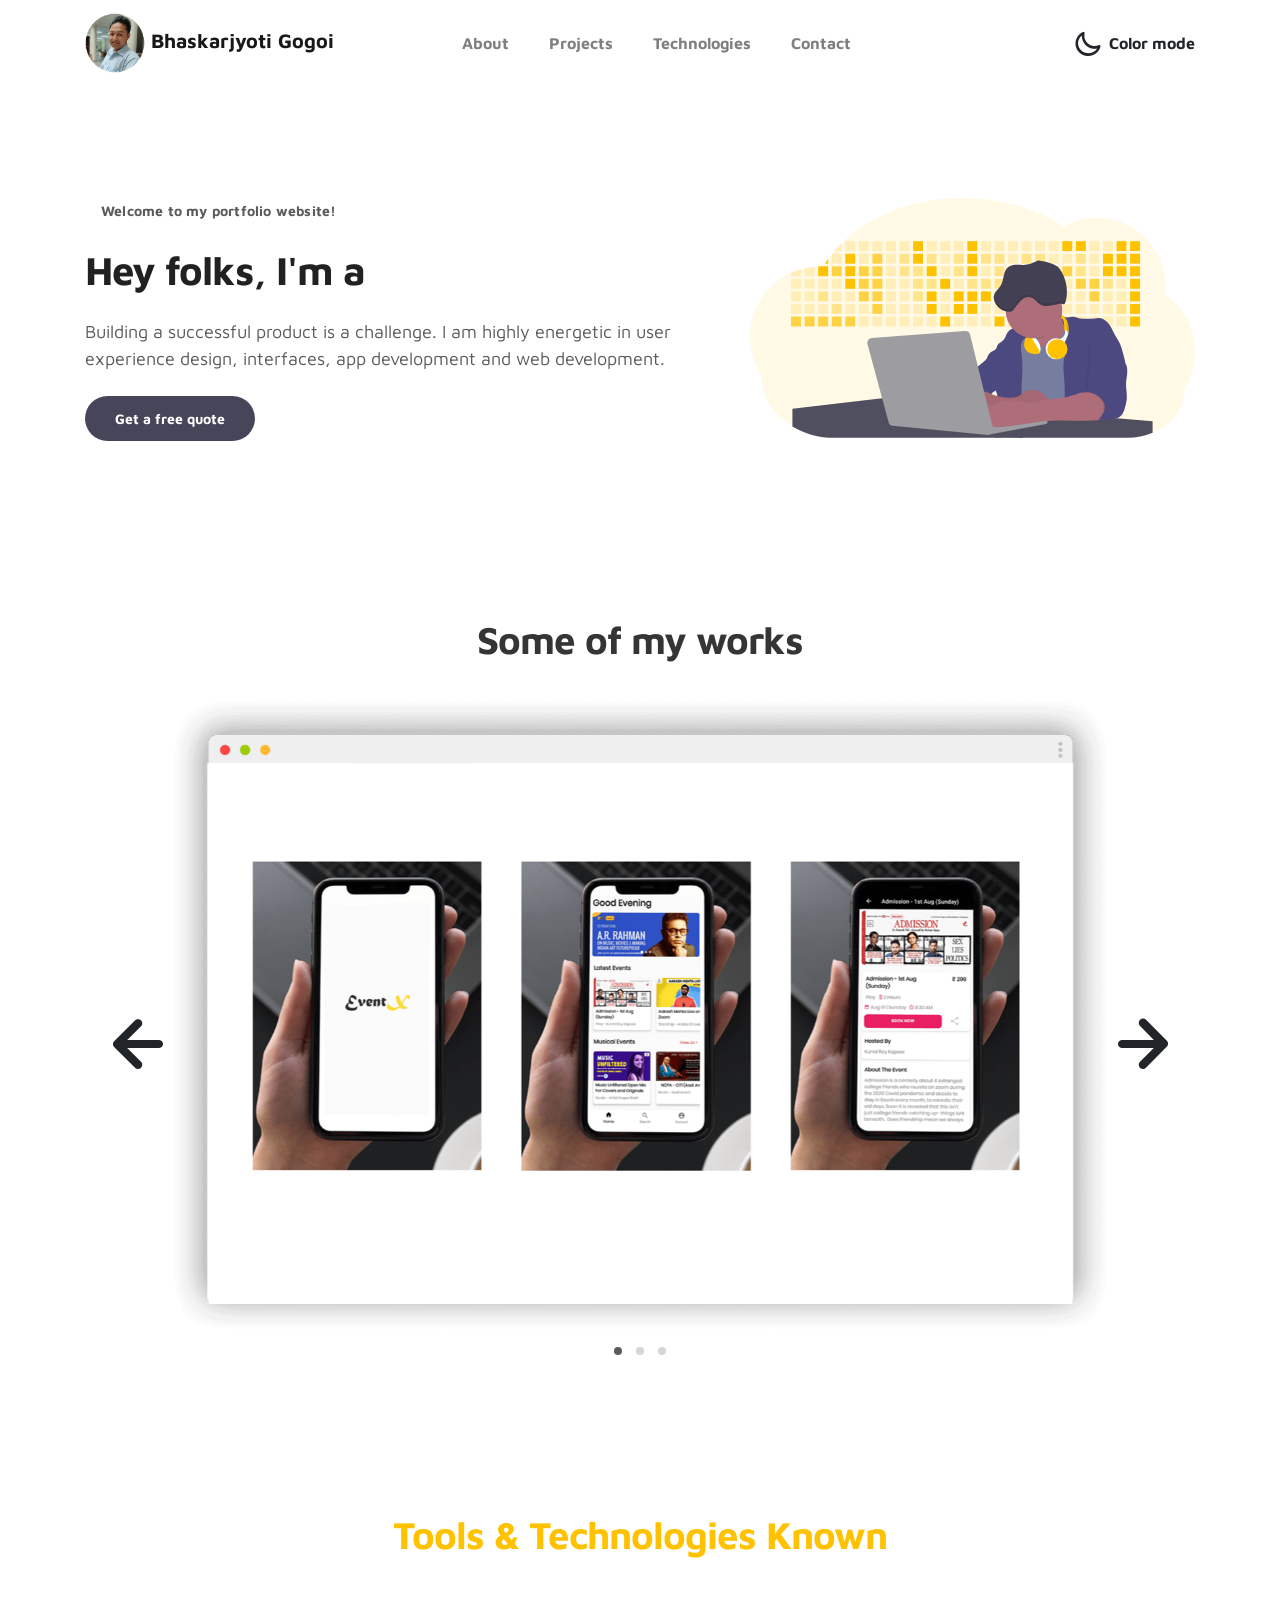
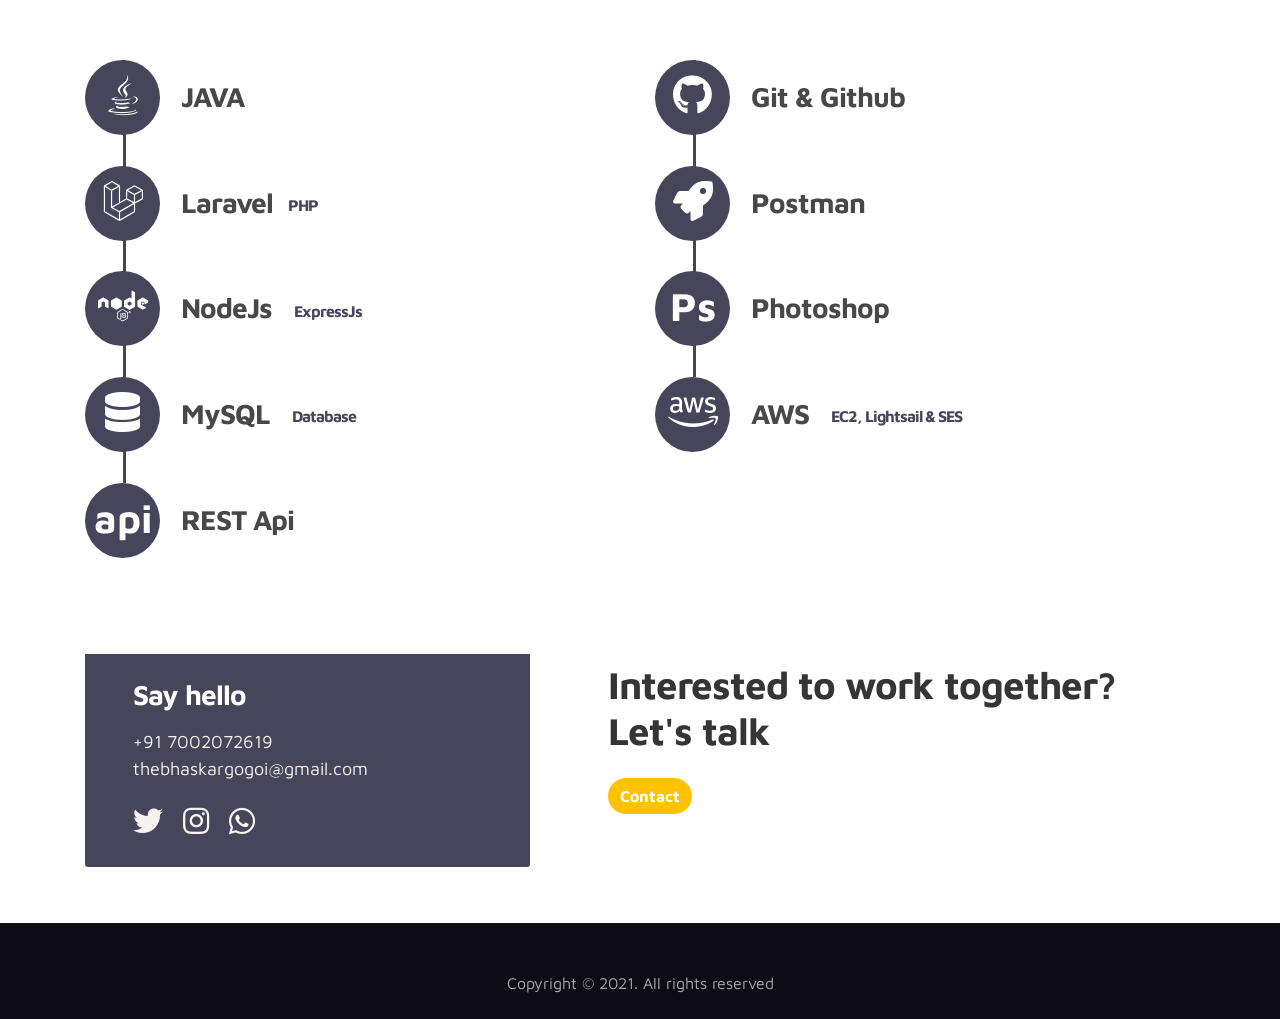
==== commit 4db3e051: "Modified" ====
--- a/index.html
+++ b/index.html
@@ -107,6 +107,12 @@
                       <div class="owl-carousel owl-theme">
                         <div class="item">
                           <div class="project-info">
+                            <img src="images/project/eventx.png" class="img-fluid" alt="project image">
+                          </div>
+                        </div>
+
+                        <div class="item">
+                          <div class="project-info">
                             <img src="images/project/project-image010.png" class="img-fluid" alt="project image">
                           </div>
                         </div>
@@ -116,14 +122,7 @@
                             <img src="images/project/project-image020.png" class="img-fluid" alt="project image">
                           </div>
                         </div>
-
-                        <div class="item">
-                          <div class="project-info">
-                            <img src="images/project/project-image05.png" class="img-fluid" alt="project image">
-                          </div>
-                        </div>
-                      </div>
-
+                      </div>
                   </div>
                 </div>
         </div>
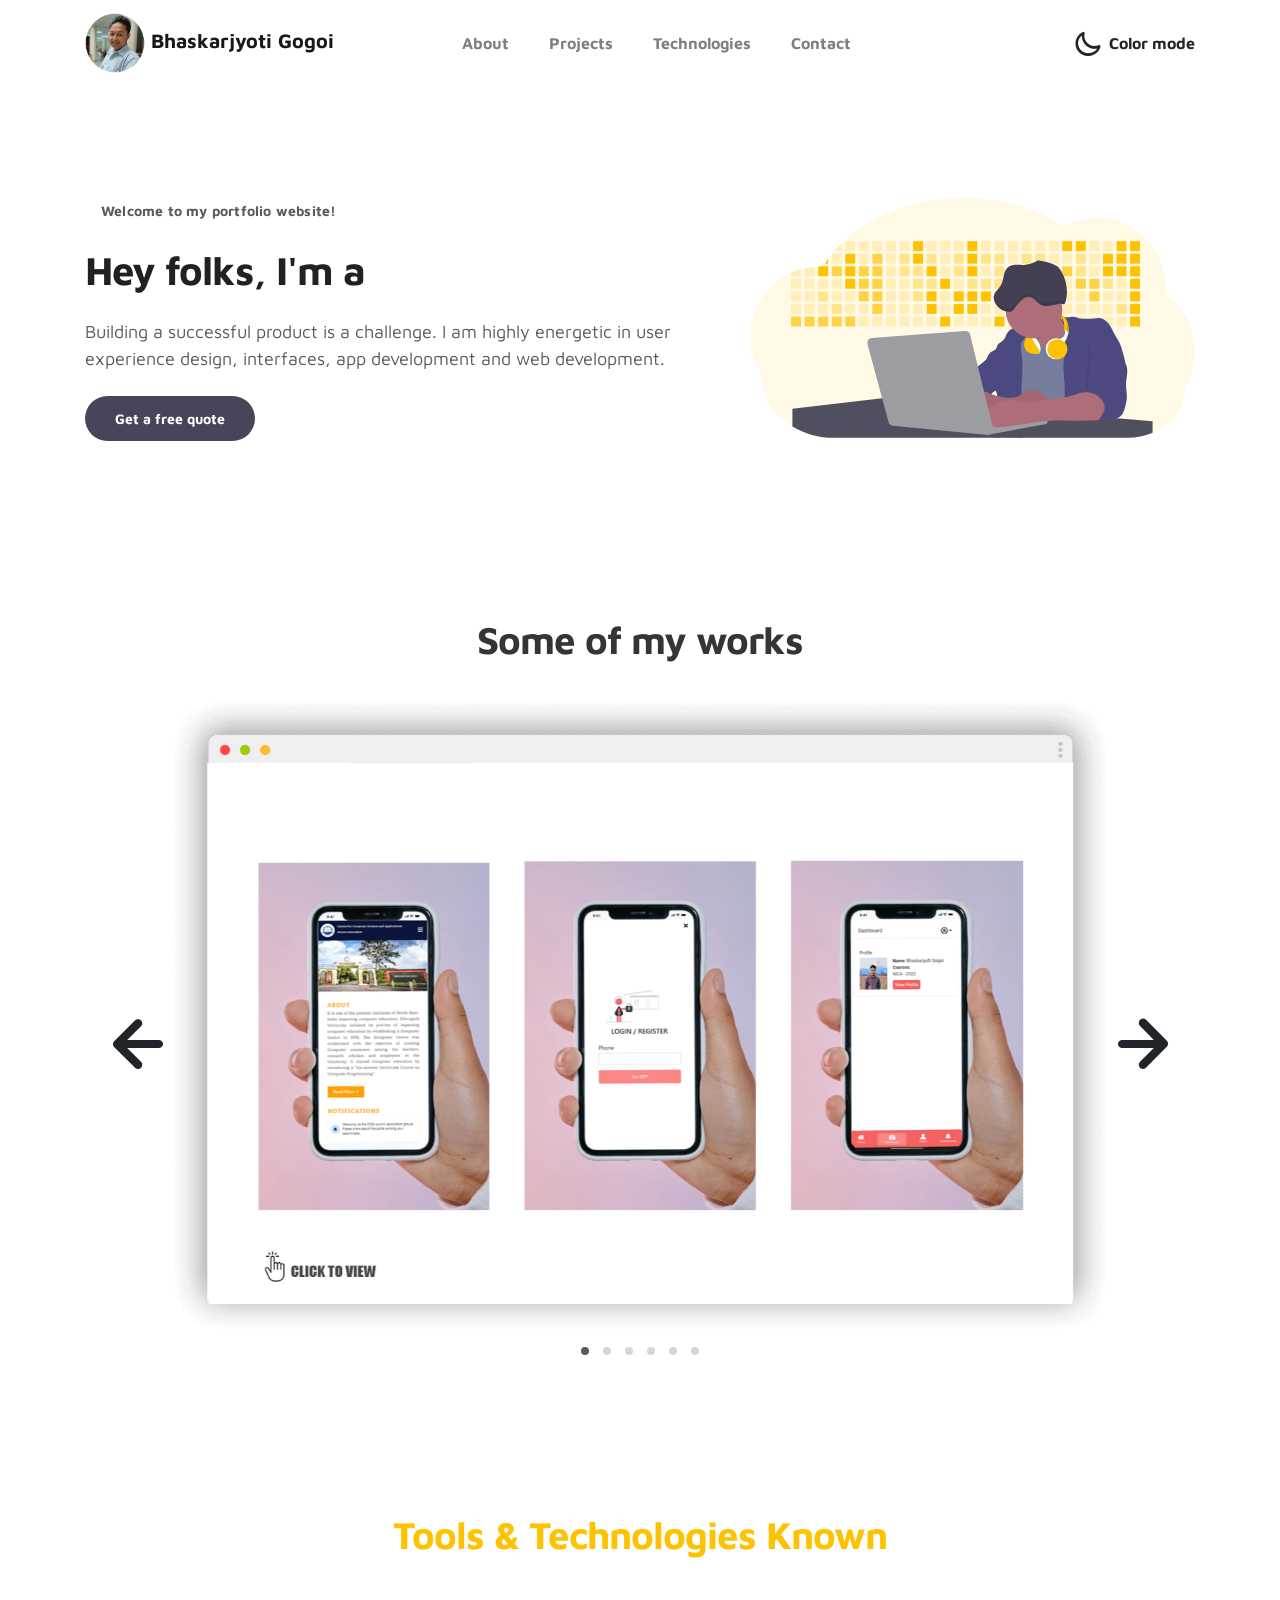
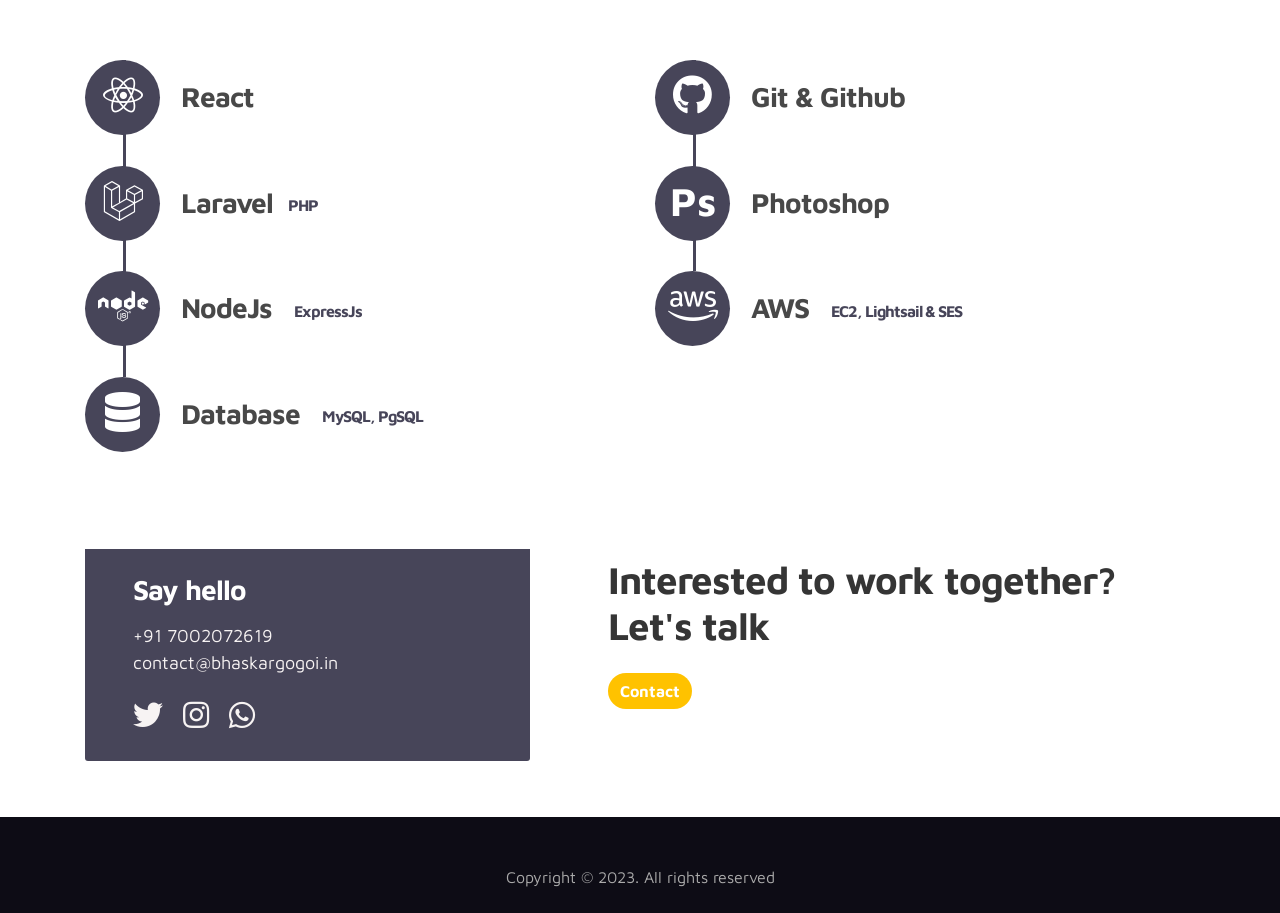
==== commit e745cbf3: "New Project Updated" ====
--- a/index.html
+++ b/index.html
@@ -1,286 +1,299 @@
 <!doctype html>
 <html lang="en">
-  <head>
-    <meta charset="utf-8">
-    <meta name="viewport" content="width=device-width, initial-scale=1, shrink-to-fit=no">
-    <meta name="description" content="Protfolio website of Bhaskarjyoti Gogoi">
-    <meta name="author" content="Bhaskarjyoti Gogoi">
-    <title>Bhaskarjyoti Gogoi - Portfolio</title>
-    <link rel="icon" href="images/favicon.png">
-    <link rel="stylesheet" href="css/bootstrap.min.css">
-    <link rel="stylesheet" href="css/unicons.css">
-    <link rel="stylesheet" href="css/owl.carousel.min.css">
-    <link rel="stylesheet" href="css/owl.theme.default.min.css">
-    <link rel="stylesheet" href="https://use.fontawesome.com/releases/v5.2.0/css/all.css"
-        integrity="sha384-hWVjflwFxL6sNzntih27bfxkr27PmbbK/iSvJ+a4+0owXq79v+lsFkW54bOGbiDQ" crossorigin="anonymous">
-    <!-- MAIN STYLE -->
-    <link rel="stylesheet" href="css/tooplate-style.css">
-    
-  </head>
-  <body>
-
-    <!-- MENU -->
-    <nav class="navbar navbar-expand-sm navbar-light">
-        <div class="container">
-            <a class="navbar-brand" href="index.html"><img src="images/favicon.png" alt=""> Bhaskarjyoti Gogoi</a>
-
-            <button class="navbar-toggler" type="button" data-toggle="collapse" data-target="#navbarNav" aria-controls="navbarNav" aria-expanded="false"
-                aria-label="Toggle navigation">
-                <span class="navbar-toggler-icon"></span>
-                <span class="navbar-toggler-icon"></span>
-                <span class="navbar-toggler-icon"></span>
-            </button>
-
-            <div class="collapse navbar-collapse" id="navbarNav">
-                <ul class="navbar-nav mx-auto">
-                    <li class="nav-item">
-                        <a href="#about" class="nav-link"><span data-hover="About">About</span></a>
-                    </li>
-                    <li class="nav-item">
-                        <a href="#project" class="nav-link"><span data-hover="Projects">Projects</span></a>
-                    </li>
-                    <li class="nav-item">
-                        <a href="#technologies" class="nav-link"><span data-hover="Technologies">Technologies</span></a>
-                    </li>
-                    <li class="nav-item">
-                        <a href="#contact" class="nav-link"><span data-hover="Contact">Contact</span></a>
-                    </li>
-                </ul>
-
-                <ul class="navbar-nav ml-lg-auto">
-                    <div class="ml-lg-4">
-                      <div class="color-mode d-lg-flex justify-content-center align-items-center">
-                        <i class="color-mode-icon"></i>
-                        Color mode
-                      </div>
-                    </div>
-                </ul>
-            </div>
-        </div>
-    </nav>
-
-    <!-- ABOUT -->
-    <section class="about full-screen d-lg-flex justify-content-center align-items-center" id="about">
-        <div class="container">
-            <div class="row">
-                
-                <div class="col-lg-7 col-md-12 col-12 d-flex align-items-center">
-                    <div class="about-text">
-                        <small class="small-text">Welcome to <span class="mobile-block">my portfolio website!</span></small>
-                        <h1 class="animated animated-text">
-                            <span class="mr-2">Hey folks, I'm a</span>
-                                <div class="animated-info">
-                                    <span class="animated-item">App Developer</span>
-                                    <span class="animated-item">Web Developer</span>
-                                </div>
-                        </h1>
-
-                        <p>Building a successful product is a challenge. I am highly energetic in user experience design, interfaces, app development and web development.</p>
-                        
-                        <div class="custom-btn-group mt-4">
-                          <a href="#contact" class="btn custom-btn custom-btn-bg custom-btn-link">Get a free quote</a>
-                        </div>
-                    </div>
-                </div>
-
-                <div class="col-lg-5 col-md-12 col-12">
-                    <div class="about-image svg">
-                        <img src="images/developer.svg" class="img-fluid" alt="svg image">
-                    </div>
-                </div>
-
-            </div>
-        </div>
-    </section>
-
-    <!-- PROJECTS -->
-    <section class="project py-5" id="project">
-        <div class="container">
-                
-                <div class="row">
-                  <div class="col-lg-11 text-center mx-auto col-12">
-
-                      <div class="col-lg-8 mx-auto">
-                        <h2>Some of my works</h2>
-                      </div>
-
-                      <div class="owl-carousel owl-theme">
-                        <div class="item">
-                          <div class="project-info">
-                            <img src="images/project/eventx.png" class="img-fluid" alt="project image">
-                          </div>
-                        </div>
-
-                        <div class="item">
-                          <div class="project-info">
-                            <img src="images/project/project-image010.png" class="img-fluid" alt="project image">
-                          </div>
-                        </div>
-
-                        <div class="item">
-                          <div class="project-info">
-                            <img src="images/project/project-image020.png" class="img-fluid" alt="project image">
-                          </div>
-                        </div>
-                      </div>
-                  </div>
-                </div>
-        </div>
-    </section>
-
-    <!-- FEATURES -->
-    <section class="resume py-5 d-lg-flex justify-content-center align-items-center" id="technologies">
-        <div class="container">          
-          <center><h2 style='color: #ffc200;'>Tools & Technologies Known</h2></center><br><br><br>
-            <div class="row">
-                <div class="col-lg-6 col-12">
-                    <div class="timeline">
-                        <div class="timeline-wrapper">
-                             <div class="timeline-yr">
-                                  <span><i class="fab fa-java"></i></span>
-                             </div>
-                             <div class="timeline-info">
-                                  <h3><span>JAVA</span></h3>
-                             </div>
-                        </div>
-
-                        <div class="timeline-wrapper">
-                            <div class="timeline-yr">
-                                <span><i class="fab fa-laravel"></i></span>
-                            </div>
-                            <div class="timeline-info">
-                                <h3><span>Laravel</span><small>PHP</small></h3>
-                            </div>
-                        </div>
-                        <div class="timeline-wrapper">
-                          <div class="timeline-yr">
-                              <span><i class="fab fa-node"></i></span>
-                          </div>
-                          <div class="timeline-info">
-                              <h3><span>NodeJs <small>ExpressJs</small></h3>
-                          </div>
-                      </div>
-
-                        <div class="timeline-wrapper">
-                            <div class="timeline-yr">
-                                <span><i class="fas fa-database"></i></span>
-                            </div>
-                            <div class="timeline-info">
-                                <h3><span>MySQL <small>Database</small></h3>
-                            </div>
-                        </div>
-                        
-                        <div class="timeline-wrapper">
-                            <div class="timeline-yr">
-                                <span>api</span>
-                            </div>
-                            <div class="timeline-info">
-                                <h3><span>REST Api</h3>
-                            </div>
-                        </div>
-                    </div>
-                  </div>
-                <div class="col-lg-6 col-12">
-                    <div class="timeline">
-                        <div class="timeline-wrapper">
-                             <div class="timeline-yr">
-                                  <span><i class="fab fa-github"></i></span>
-                             </div>
-                             <div class="timeline-info">
-                                  <h3><span>Git & Github</span></h3>
-                             </div>
-                        </div>
-
-                        <div class="timeline-wrapper">
-                            <div class="timeline-yr">
-                                <span><i class="fas fa-rocket"></i></span>
-                            </div>
-                            <div class="timeline-info">
-                                <h3><span>Postman</span></h3>
-                            </div>
-                        </div>
-                        
-                        <div class="timeline-wrapper">
-                            <div class="timeline-yr">
-                                <span>Ps</span>
-                            </div>
-                            <div class="timeline-info">
-                                <h3><span>Photoshop</span></h3>
-                            </div>
-                        </div>
-
-                        <div class="timeline-wrapper">
-                          <div class="timeline-yr">
-                              <span><i class="fab fa-aws"></i></span>
-                          </div>
-                          <div class="timeline-info">
-                              <h3><span>AWS</span> <small>EC2, Lightsail & SES</small></h3>
-                          </div>
-                      </div>
-
-                    </div>
-                </div>
-                
-            </div>
-        </div>
-    </section>
-
-    <!-- CONTACT -->
-    <section class="contact py-5" id="contact">
-      <div class="container">
-        <div class="row">
-          
-          <div class="col-lg-5 mr-lg-5 col-12">
-            <!-- <div class="google-map w-100">
+
+<head>
+  <meta charset="utf-8">
+  <meta name="viewport" content="width=device-width, initial-scale=1, shrink-to-fit=no">
+  <meta name="description" content="Protfolio website of Bhaskarjyoti Gogoi">
+  <meta name="author" content="Bhaskarjyoti Gogoi">
+  <title>Bhaskarjyoti Gogoi - Portfolio</title>
+  <link rel="icon" href="images/favicon.png">
+  <link rel="stylesheet" href="css/bootstrap.min.css">
+  <link rel="stylesheet" href="css/unicons.css">
+  <link rel="stylesheet" href="css/owl.carousel.min.css">
+  <link rel="stylesheet" href="css/owl.theme.default.min.css">
+  <link rel="stylesheet" href="https://use.fontawesome.com/releases/v5.2.0/css/all.css"
+    integrity="sha384-hWVjflwFxL6sNzntih27bfxkr27PmbbK/iSvJ+a4+0owXq79v+lsFkW54bOGbiDQ" crossorigin="anonymous">
+  <!-- MAIN STYLE -->
+  <link rel="stylesheet" href="css/tooplate-style.css">
+  <script async src="https://pagead2.googlesyndication.com/pagead/js/adsbygoogle.js?client=ca-pub-3887227085577100"
+    crossorigin="anonymous"></script>
+
+</head>
+
+<body>
+
+  <!-- MENU -->
+  <nav class="navbar navbar-expand-sm navbar-light">
+    <div class="container">
+      <a class="navbar-brand" href="index.html"><img src="images/favicon.png" alt=""> Bhaskarjyoti Gogoi</a>
+
+      <button class="navbar-toggler" type="button" data-toggle="collapse" data-target="#navbarNav"
+        aria-controls="navbarNav" aria-expanded="false" aria-label="Toggle navigation">
+        <span class="navbar-toggler-icon"></span>
+        <span class="navbar-toggler-icon"></span>
+        <span class="navbar-toggler-icon"></span>
+      </button>
+
+      <div class="collapse navbar-collapse" id="navbarNav">
+        <ul class="navbar-nav mx-auto">
+          <li class="nav-item">
+            <a href="#about" class="nav-link"><span data-hover="About">About</span></a>
+          </li>
+          <li class="nav-item">
+            <a href="#project" class="nav-link"><span data-hover="Projects">Projects</span></a>
+          </li>
+          <li class="nav-item">
+            <a href="#technologies" class="nav-link"><span data-hover="Technologies">Technologies</span></a>
+          </li>
+          <li class="nav-item">
+            <a href="#contact" class="nav-link"><span data-hover="Contact">Contact</span></a>
+          </li>
+        </ul>
+
+        <ul class="navbar-nav ml-lg-auto">
+          <div class="ml-lg-4">
+            <div class="color-mode d-lg-flex justify-content-center align-items-center">
+              <i class="color-mode-icon"></i>
+              Color mode
+            </div>
+          </div>
+        </ul>
+      </div>
+    </div>
+  </nav>
+
+  <!-- ABOUT -->
+  <section class="about full-screen d-lg-flex justify-content-center align-items-center" id="about">
+    <div class="container">
+      <div class="row">
+
+        <div class="col-lg-7 col-md-12 col-12 d-flex align-items-center">
+          <div class="about-text">
+            <small class="small-text">Welcome to <span class="mobile-block">my portfolio website!</span></small>
+            <h1 class="animated animated-text">
+              <span class="mr-2">Hey folks, I'm a</span>
+              <div class="animated-info">
+                <span class="animated-item">App Developer</span>
+                <span class="animated-item">Web Developer</span>
+              </div>
+            </h1>
+
+            <p>Building a successful product is a challenge. I am highly energetic in user experience design,
+              interfaces, app development and web development.</p>
+
+            <div class="custom-btn-group mt-4">
+              <a href="#contact" class="btn custom-btn custom-btn-bg custom-btn-link">Get a free quote</a>
+            </div>
+          </div>
+        </div>
+
+        <div class="col-lg-5 col-md-12 col-12">
+          <div class="about-image svg">
+            <img src="images/developer.svg" class="img-fluid" alt="svg image">
+          </div>
+        </div>
+
+      </div>
+    </div>
+  </section>
+
+  <!-- PROJECTS -->
+  <section class="project py-5" id="project">
+    <div class="container">
+
+      <div class="row">
+        <div class="col-lg-11 text-center mx-auto col-12">
+
+          <div class="col-lg-8 mx-auto">
+            <h2>Some of my works</h2>
+          </div>
+
+          <div class="owl-carousel owl-theme">
+            <div class="item">
+              <div class="project-info">
+                <a href="https://ccsaalumni.in/" target="_blank">
+                  <img src="images/project/alumni.png" class="img-fluid" alt="project image">
+                </a>
+              </div>
+            </div>
+
+            <div class="item">
+              <div class="project-info">
+                <a href="https://dujop.in/" target="_blank">
+                  <img src="images/project/dujop.png" class="img-fluid" alt="project image">
+                </a>
+              </div>
+            </div>
+
+            <div class="item">
+              <div class="project-info">
+                <img src="images/project/eventx.png" class="img-fluid" alt="project image">
+              </div>
+            </div>
+
+            <div class="item">
+              <div class="project-info">
+                <img src="images/project/duedu.png" class="img-fluid" alt="project image">
+              </div>
+            </div>
+
+            <div class="item">
+              <div class="project-info">
+                <img src="images/project/project-image010.png" class="img-fluid" alt="project image">
+              </div>
+            </div>
+
+            <div class="item">
+              <div class="project-info">
+                <img src="images/project/project-image020.png" class="img-fluid" alt="project image">
+              </div>
+            </div>
+          </div>
+        </div>
+      </div>
+    </div>
+  </section>
+
+  <!-- FEATURES -->
+  <section class="resume py-5 d-lg-flex justify-content-center align-items-center" id="technologies">
+    <div class="container">
+      <center>
+        <h2 style='color: #ffc200;'>Tools & Technologies Known</h2>
+      </center><br><br><br>
+      <div class="row">
+        <div class="col-lg-6 col-12">
+          <div class="timeline">
+            <div class="timeline-wrapper">
+              <div class="timeline-yr">
+                <span><i class="fab fa-react"></i></span>
+              </div>
+              <div class="timeline-info">
+                <h3><span>React</span></h3>
+              </div>
+            </div>
+
+            <div class="timeline-wrapper">
+              <div class="timeline-yr">
+                <span><i class="fab fa-laravel"></i></span>
+              </div>
+              <div class="timeline-info">
+                <h3><span>Laravel</span><small>PHP</small></h3>
+              </div>
+            </div>
+            <div class="timeline-wrapper">
+              <div class="timeline-yr">
+                <span><i class="fab fa-node"></i></span>
+              </div>
+              <div class="timeline-info">
+                <h3><span>NodeJs <small>ExpressJs</small></h3>
+              </div>
+            </div>
+
+            <div class="timeline-wrapper">
+              <div class="timeline-yr">
+                <span><i class="fas fa-database"></i></span>
+              </div>
+              <div class="timeline-info">
+                <h3><span>Database <small>MySQL, PgSQL</small></h3>
+              </div>
+            </div>
+          </div>
+        </div>
+        <div class="col-lg-6 col-12">
+          <div class="timeline">
+            <div class="timeline-wrapper">
+              <div class="timeline-yr">
+                <span><i class="fab fa-github"></i></span>
+              </div>
+              <div class="timeline-info">
+                <h3><span>Git & Github</span></h3>
+              </div>
+            </div>
+            <div class="timeline-wrapper">
+              <div class="timeline-yr">
+                <span>Ps</span>
+              </div>
+              <div class="timeline-info">
+                <h3><span>Photoshop</span></h3>
+              </div>
+            </div>
+
+            <div class="timeline-wrapper">
+              <div class="timeline-yr">
+                <span><i class="fab fa-aws"></i></span>
+              </div>
+              <div class="timeline-info">
+                <h3><span>AWS</span> <small>EC2, Lightsail & SES</small></h3>
+              </div>
+            </div>
+
+          </div>
+        </div>
+
+      </div>
+    </div>
+  </section>
+
+  <!-- CONTACT -->
+  <section class="contact py-5" id="contact">
+    <div class="container">
+      <div class="row">
+
+        <div class="col-lg-5 mr-lg-5 col-12">
+          <!-- <div class="google-map w-100">
               <iframe src="https://www.google.com/maps/embed?pb=!1m18!1m12!1m3!1d12088.558402180099!2d-73.99373482142036!3d40.75895421922642!2m3!1f0!2f0!3f0!3m2!1i1024!2i768!4f13.1!3m3!1m2!1s0x89c25855b8fb3083%3A0xa0f9aef176042a5c!2sTheater+District%2C+New+York%2C+NY%2C+USA!5e0!3m2!1sen!2smm!4v1549875377188" width="400" height="300" frameborder="0" style="border:0" allowfullscreen></iframe>
             </div> -->
 
-            <div class="contact-info  align-items-center py-4 px-lg-5">
-                <div class="contact-info-item">
-                  <h3 class="mb-3 text-white">Say hello</h3>
-                  <p class="footer-text mb-0">+91 7002072619</p>
-                  <p><a href="mailto:thebhaskargogoi@gmail.com">thebhaskargogoi@gmail.com</a></p>
-                </div>
-                <ul class="social-links">
-                     <li><a href="https://twitter.com/TheBhaskarGogoi" target="_blank"><i class="fab fa-twitter"></i></a></li>
-                     <li><a href="https://www.instagram.com/thebhaskargogoi/" target="_blank"><i class="fab fa-instagram"></i></a></li>
-                     <li><a href="https://wa.me/+917002072619" target="_blank"><i class="fab fa-whatsapp"></i></a></li>
-                </ul>
-            </div>
-          </div>
-
-          <div class="col-lg-6 col-12">
-            <div class="contact-form">
-              <h2 class="mb-4">Interested to work together? Let's talk</h2>
-              <a href="https://docs.google.com/forms/d/e/1FAIpQLSfvAorn7kG5aVWdjL7mKbOPdeYdzKf2yTSlzgUdtxO4e4_yiw/viewform" target="_blank">
-                <button class="btn submit-btn">Contact</button>
-              </a>
-            </div>
-          </div>
-
-        </div>
-      </div>
-    </section>
-
-    <!-- FOOTER -->
-     <footer class="footer py-5">
-          <div class="container">
-               <div class="row">
-                    <div class="col-lg-12 col-12">                                
-                        <p class="copyright-text text-center">Copyright &copy; 2021. All rights reserved</p>
-                    </div>                    
-               </div>
-          </div>
-     </footer>
-
-    <script src="js/jquery-3.3.1.min.js"></script>
-    <script src="js/popper.min.js"></script>
-    <script src="js/bootstrap.min.js"></script>
-    <script src="js/Headroom.js"></script>
-    <script src="js/jQuery.headroom.js"></script>
-    <script src="js/owl.carousel.min.js"></script>
-    <script src="js/smoothscroll.js"></script>
-    <script src="js/custom.js"></script>
-
-  </body>
+          <div class="contact-info  align-items-center py-4 px-lg-5">
+            <div class="contact-info-item">
+              <h3 class="mb-3 text-white">Say hello</h3>
+              <p class="footer-text mb-0">+91 7002072619</p>
+              <p><a href="mailto:bgogoi.mail@gmail.com">contact@bhaskargogoi.in</a></p>
+            </div>
+            <ul class="social-links">
+              <li><a href="https://twitter.com/ibhaskargogoi" target="_blank"><i class="fab fa-twitter"></i></a></li>
+              <li><a href="https://www.instagram.com/ibhaskargogoi/" target="_blank"><i
+                    class="fab fa-instagram"></i></a></li>
+              <li><a href="https://wa.me/+917002072619" target="_blank"><i class="fab fa-whatsapp"></i></a></li>
+            </ul>
+          </div>
+        </div>
+
+        <div class="col-lg-6 col-12">
+          <div class="contact-form">
+            <h2 class="mb-4">Interested to work together? Let's talk</h2>
+            <a href="https://docs.google.com/forms/d/e/1FAIpQLSfvAorn7kG5aVWdjL7mKbOPdeYdzKf2yTSlzgUdtxO4e4_yiw/viewform"
+              target="_blank">
+              <button class="btn submit-btn">Contact</button>
+            </a>
+          </div>
+        </div>
+
+      </div>
+    </div>
+  </section>
+
+  <!-- FOOTER -->
+  <footer class="footer py-5">
+    <div class="container">
+      <div class="row">
+        <div class="col-lg-12 col-12">
+          <p class="copyright-text text-center">Copyright &copy; 2023. All rights reserved</p>
+        </div>
+      </div>
+    </div>
+  </footer>
+
+  <script src="js/jquery-3.3.1.min.js"></script>
+  <script src="js/popper.min.js"></script>
+  <script src="js/bootstrap.min.js"></script>
+  <script src="js/Headroom.js"></script>
+  <script src="js/jQuery.headroom.js"></script>
+  <script src="js/owl.carousel.min.js"></script>
+  <script src="js/smoothscroll.js"></script>
+  <script src="js/custom.js"></script>
+
+</body>
+
 </html>
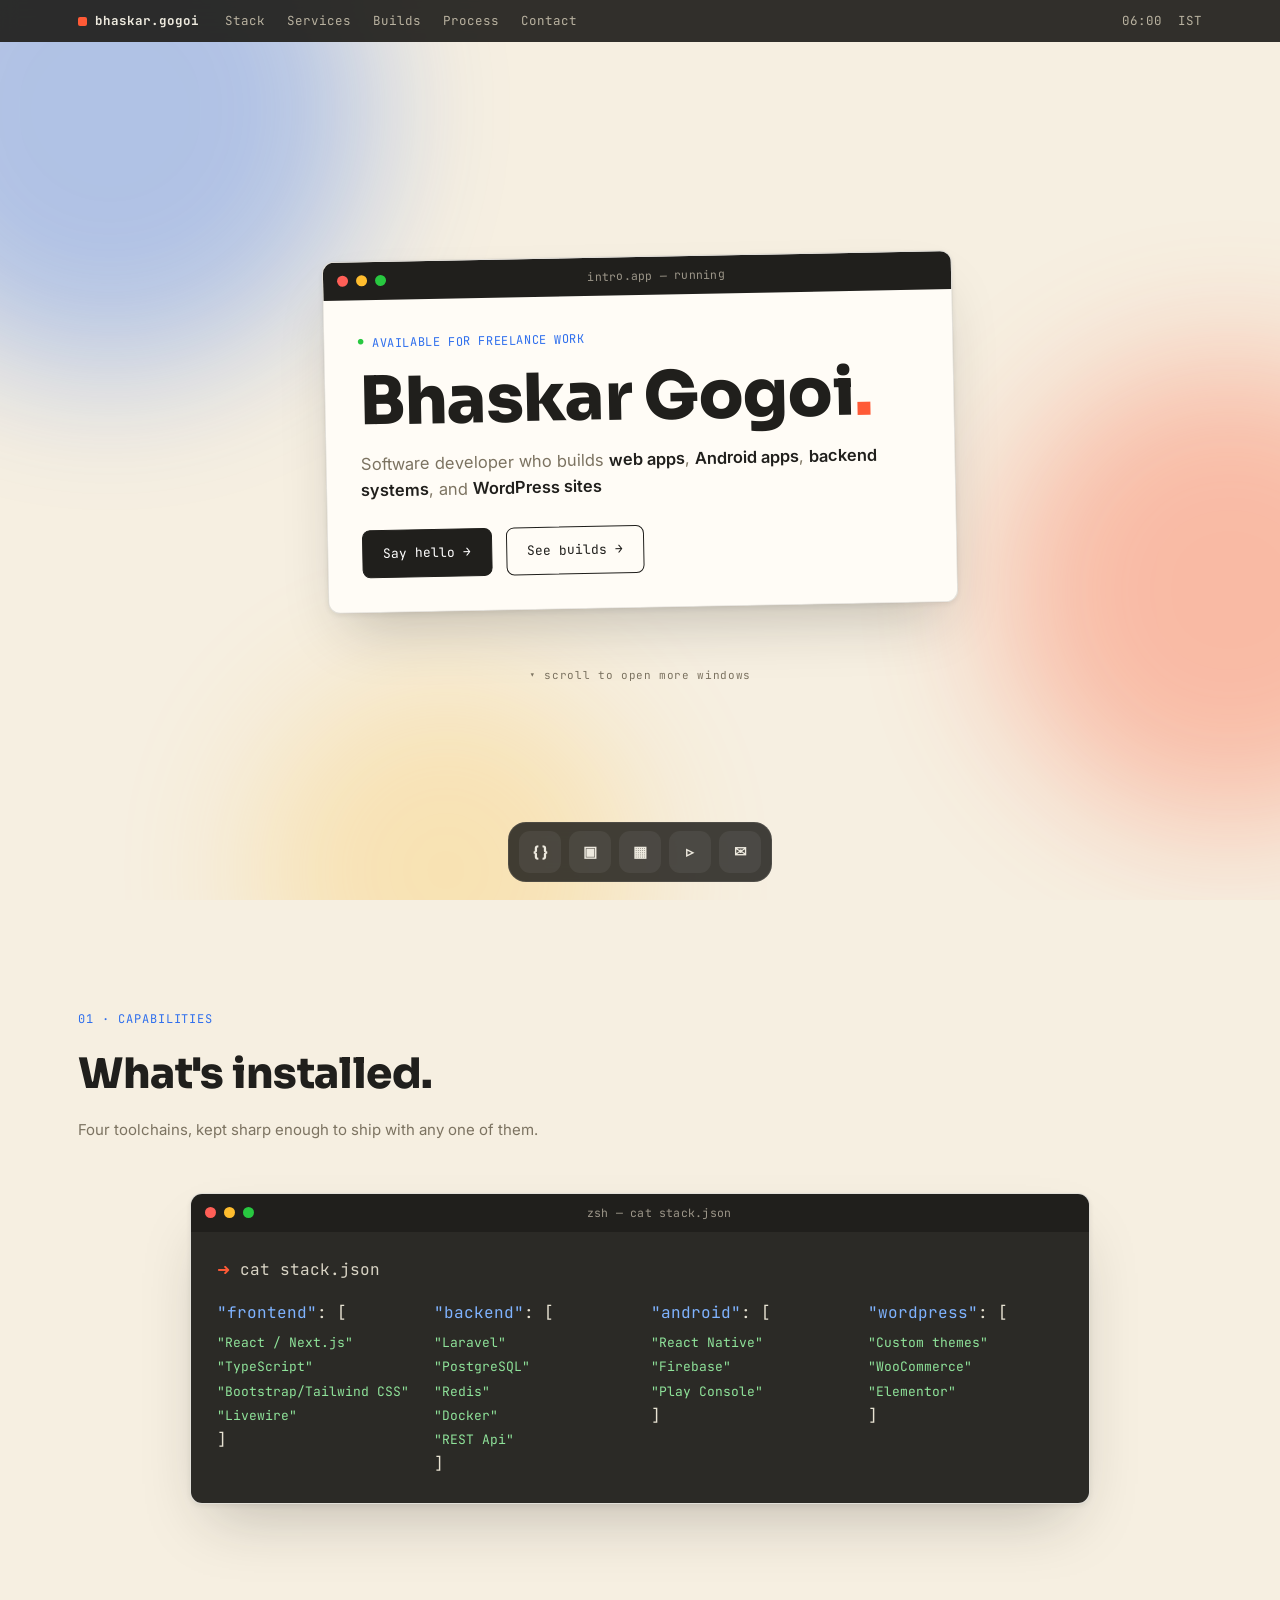
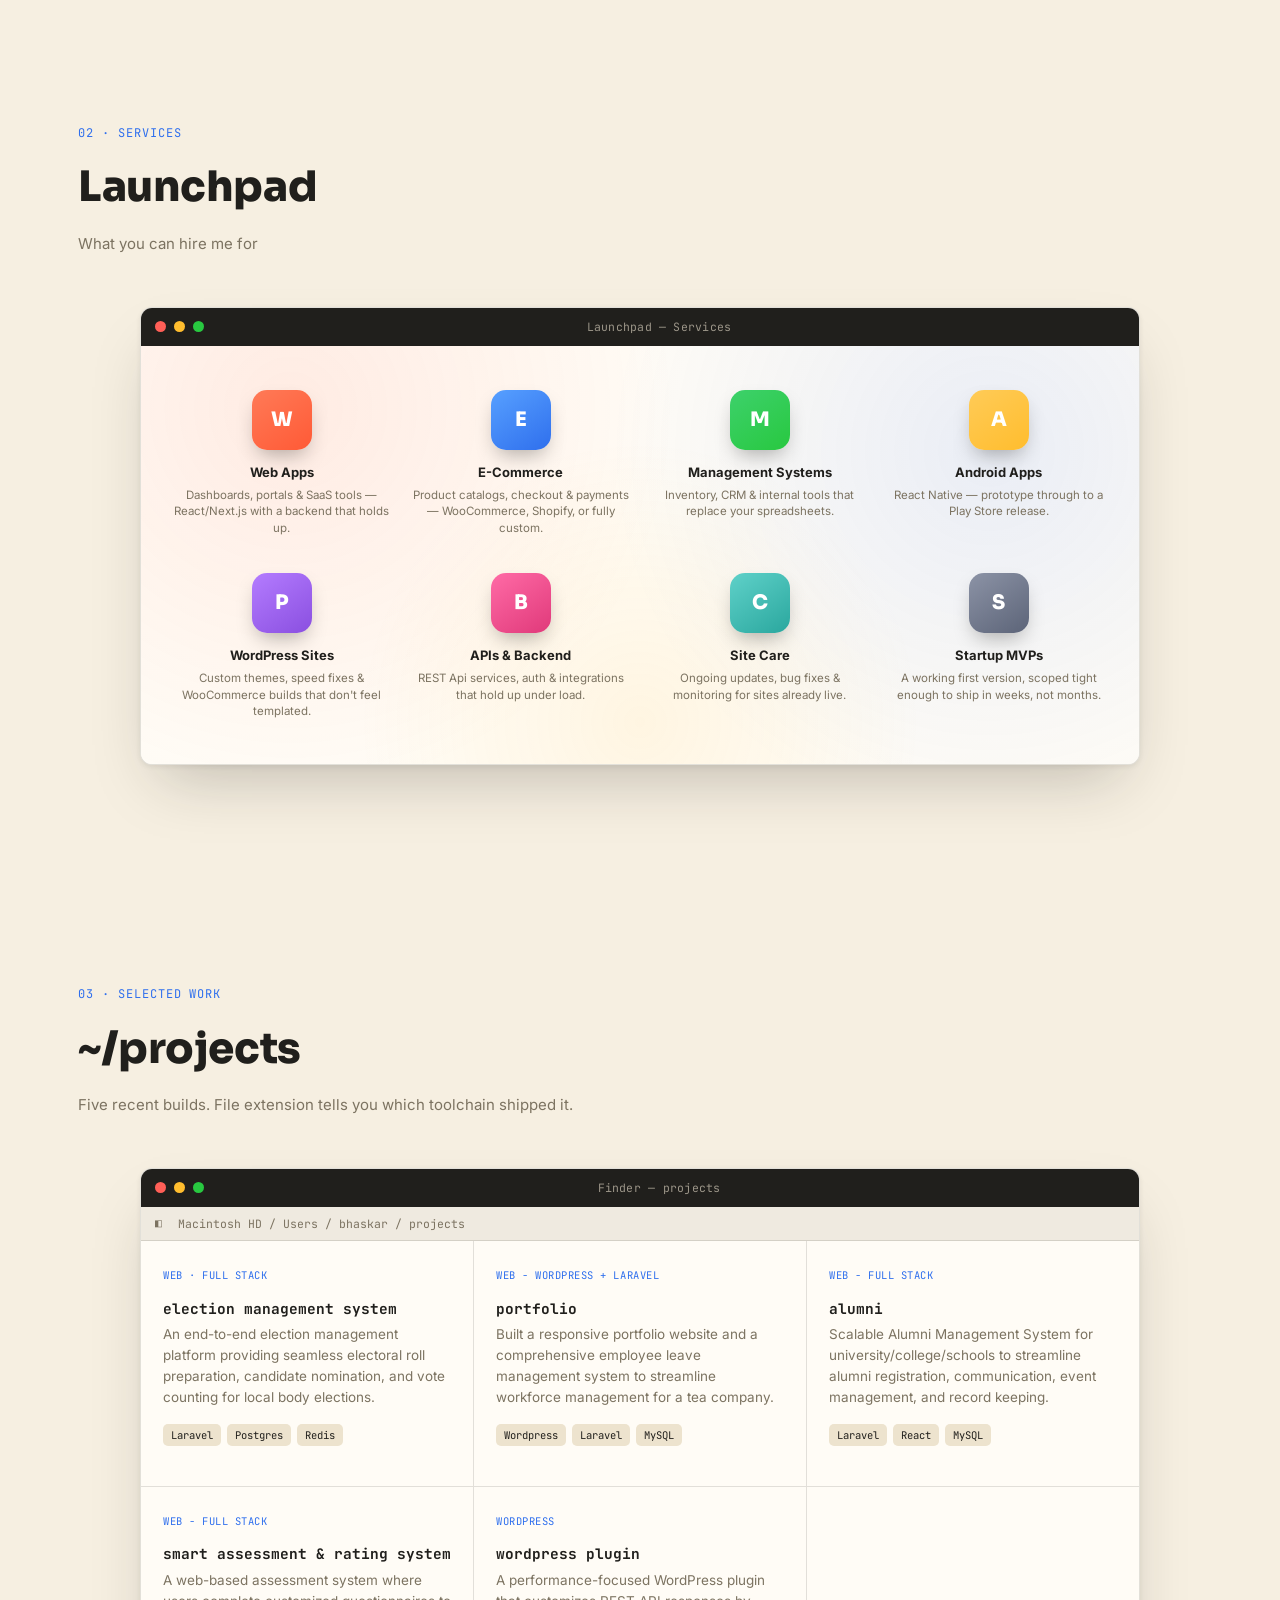
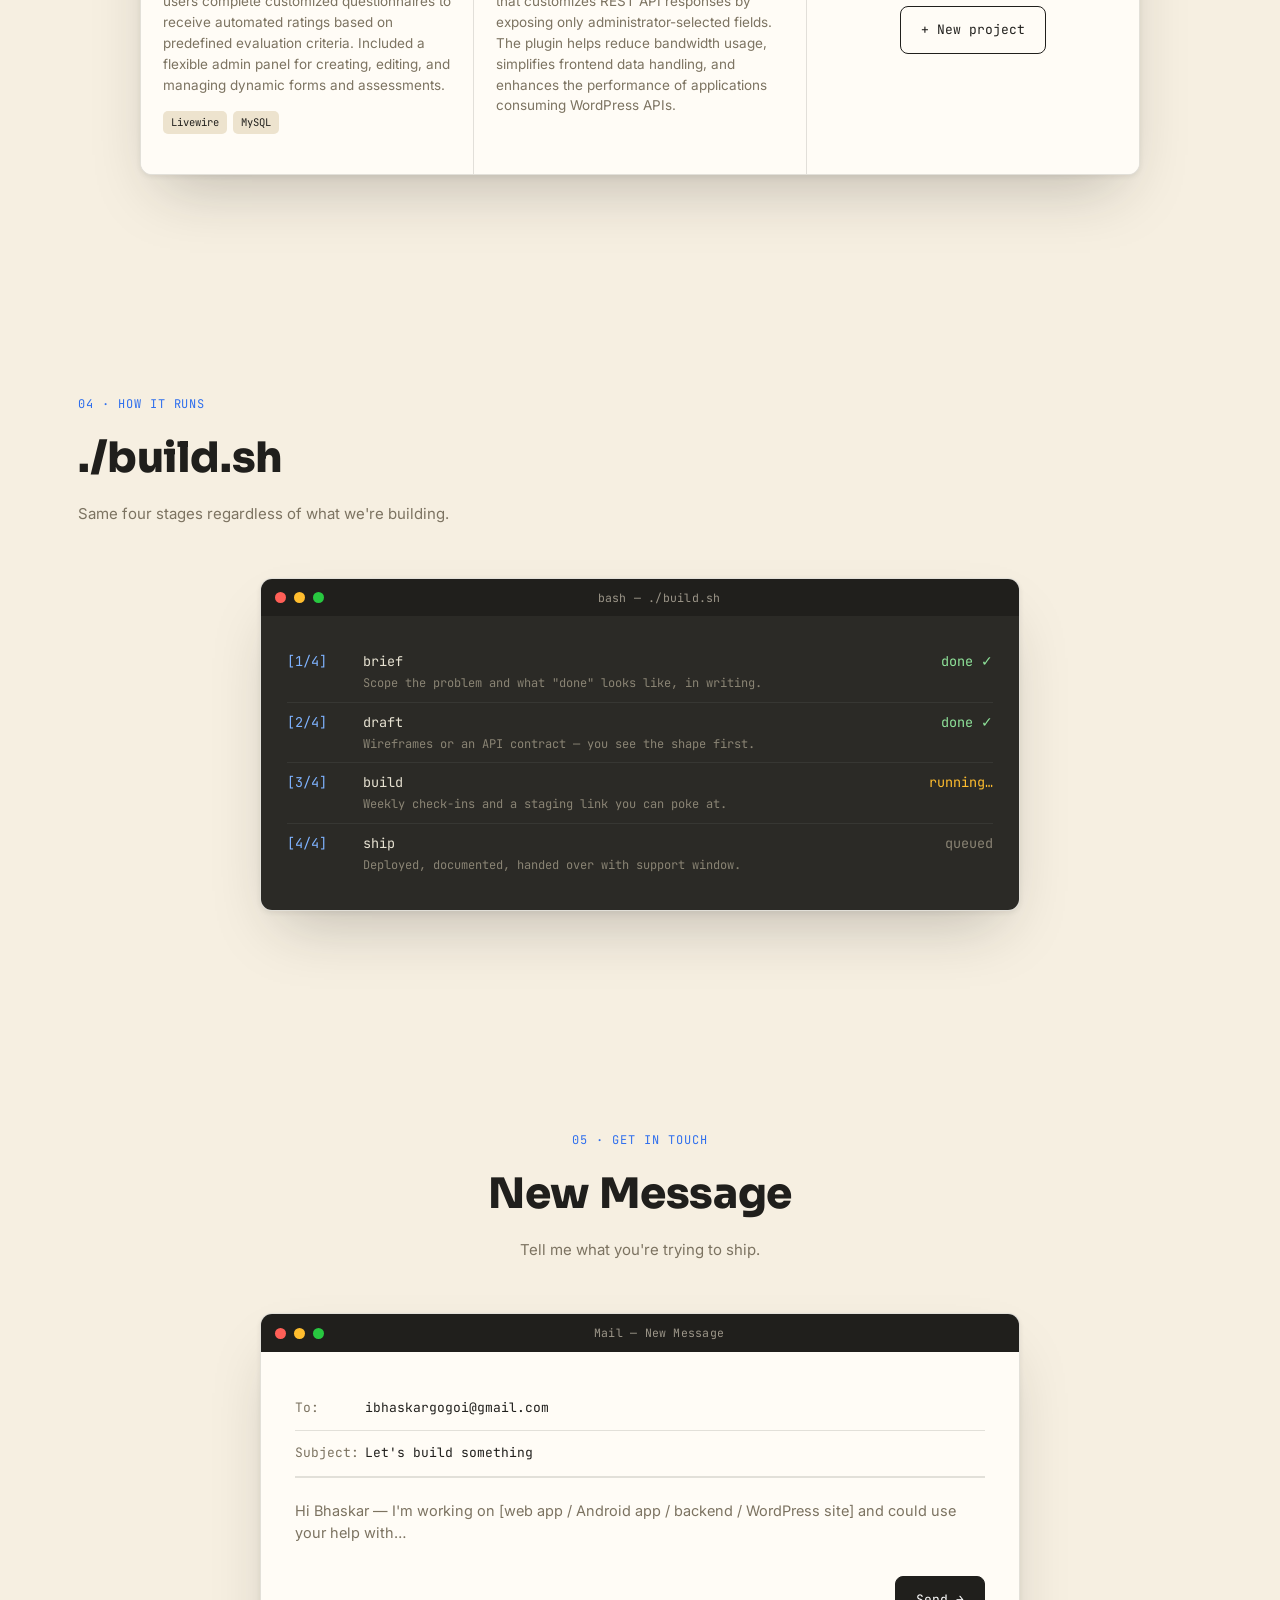
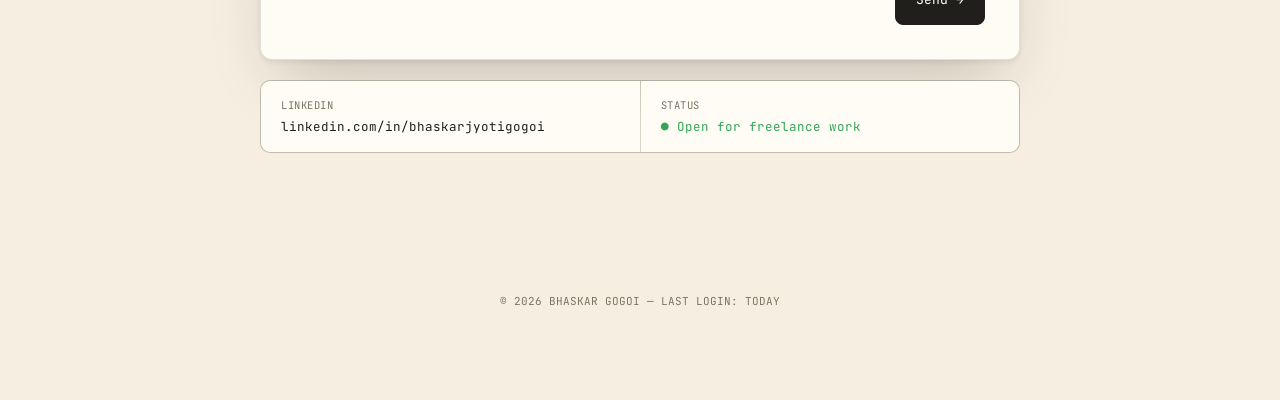
==== commit 2071c0ef: "Updated" ====
--- a/index.html
+++ b/index.html
@@ -1,298 +1,1237 @@
-<!doctype html>
+<!DOCTYPE html>
 <html lang="en">
 
 <head>
-  <meta charset="utf-8">
-  <meta name="viewport" content="width=device-width, initial-scale=1, shrink-to-fit=no">
-  <meta name="description" content="Protfolio website of Bhaskarjyoti Gogoi">
-  <meta name="author" content="Bhaskarjyoti Gogoi">
-  <title>Bhaskarjyoti Gogoi - Portfolio</title>
-  <link rel="icon" href="images/favicon.png">
-  <link rel="stylesheet" href="css/bootstrap.min.css">
-  <link rel="stylesheet" href="css/unicons.css">
-  <link rel="stylesheet" href="css/owl.carousel.min.css">
-  <link rel="stylesheet" href="css/owl.theme.default.min.css">
-  <link rel="stylesheet" href="https://use.fontawesome.com/releases/v5.2.0/css/all.css"
-    integrity="sha384-hWVjflwFxL6sNzntih27bfxkr27PmbbK/iSvJ+a4+0owXq79v+lsFkW54bOGbiDQ" crossorigin="anonymous">
-  <!-- MAIN STYLE -->
-  <link rel="stylesheet" href="css/tooplate-style.css">
-  <script async src="https://pagead2.googlesyndication.com/pagead/js/adsbygoogle.js?client=ca-pub-3887227085577100"
-    crossorigin="anonymous"></script>
-
+  <meta charset="UTF-8">
+  <meta name="viewport" content="width=device-width, initial-scale=1.0">
+  <title>Bhaskar Gogoi — Software Developer</title>
+  <link rel="preconnect" href="https://fonts.googleapis.com">
+  <link
+    href="https://fonts.googleapis.com/css2?family=Sora:wght@400;600;700;800&family=Inter:wght@400;500;600&family=JetBrains+Mono:wght@400;500;600;700&display=swap"
+    rel="stylesheet">
+  <style>
+    :root {
+      --bg: #F6EFE1;
+      --bg-2: #EDE3CE;
+      --paper: #FFFCF6;
+      --chrome: #201F1C;
+      --chrome-soft: #2B2A26;
+      --text: #201F1C;
+      --text-dim: #7C7361;
+      --accent: #FF5A36;
+      --accent-2: #2F6FED;
+      --green: #28C840;
+      --yellow: #FFBD2E;
+      --red: #FF5F57;
+      --line: rgba(32, 31, 28, 0.13);
+    }
+
+    * {
+      margin: 0;
+      padding: 0;
+      box-sizing: border-box;
+    }
+
+    html {
+      scroll-behavior: smooth;
+    }
+
+    body {
+      background: var(--bg);
+      color: var(--text);
+      font-family: 'Inter', sans-serif;
+      line-height: 1.55;
+      overflow-x: hidden;
+      position: relative;
+    }
+
+    a {
+      color: inherit;
+      text-decoration: none;
+    }
+
+    .mono {
+      font-family: 'JetBrains Mono', monospace;
+    }
+
+    .display {
+      font-family: 'Sora', sans-serif;
+    }
+
+    ::selection {
+      background: var(--accent);
+      color: #fff;
+    }
+
+    a:focus-visible,
+    button:focus-visible {
+      outline: 2px solid var(--accent-2);
+      outline-offset: 3px;
+    }
+
+    @media (prefers-reduced-motion: reduce) {
+      * {
+        animation-duration: 0.01ms !important;
+        transition-duration: 0.01ms !important;
+      }
+    }
+
+    /* wallpaper blobs */
+    .wallpaper {
+      position: fixed;
+      inset: 0;
+      z-index: 0;
+      overflow: hidden;
+      pointer-events: none;
+    }
+
+    .blob {
+      position: absolute;
+      border-radius: 50%;
+      filter: blur(70px);
+      opacity: 0.35;
+    }
+
+    .blob.b1 {
+      width: 520px;
+      height: 520px;
+      background: var(--accent-2);
+      top: -150px;
+      left: -150px;
+    }
+
+    .blob.b2 {
+      width: 460px;
+      height: 460px;
+      background: var(--accent);
+      top: 40%;
+      right: -180px;
+    }
+
+    .blob.b3 {
+      width: 380px;
+      height: 380px;
+      background: var(--yellow);
+      bottom: -160px;
+      left: 20%;
+      opacity: 0.25;
+    }
+
+    .wrap {
+      max-width: 1180px;
+      margin: 0 auto;
+      padding: 0 28px;
+      position: relative;
+      z-index: 1;
+    }
+
+    /* ---------- fake macOS menu bar ---------- */
+    .menubar {
+      position: fixed;
+      top: 0;
+      left: 0;
+      right: 0;
+      z-index: 200;
+      background: rgba(32, 31, 28, 0.92);
+      backdrop-filter: blur(8px);
+      color: #EDE9DE;
+    }
+
+    .menubar-inner {
+      max-width: 1180px;
+      margin: 0 auto;
+      padding: 0 28px;
+      display: flex;
+      align-items: center;
+      height: 42px;
+      font-family: 'JetBrains Mono', monospace;
+      font-size: 12.5px;
+    }
+
+    .menubar .brandmark {
+      display: flex;
+      align-items: center;
+      gap: 8px;
+      margin-right: 26px;
+      font-weight: 700;
+    }
+
+    .menubar .brandmark .sq {
+      width: 9px;
+      height: 9px;
+      background: var(--accent);
+      border-radius: 2px;
+    }
+
+    .menu-items {
+      display: flex;
+      gap: 22px;
+      flex: 1;
+    }
+
+    .menu-items a {
+      color: #B9B2A0;
+      transition: color .15s;
+    }
+
+    .menu-items a:hover {
+      color: #fff;
+    }
+
+    .menubar-right {
+      display: flex;
+      align-items: center;
+      gap: 16px;
+      color: #B9B2A0;
+    }
+
+    @media(max-width:720px) {
+      .menu-items {
+        display: none;
+      }
+    }
+
+    /* ---------- desktop hero ---------- */
+    .desktop {
+      padding-top: 110px;
+      padding-bottom: 70px;
+      min-height: 100vh;
+      display: flex;
+      flex-direction: column;
+      justify-content: center;
+    }
+
+    .window {
+      background: var(--paper);
+      border-radius: 12px;
+      border: 1px solid var(--line);
+      box-shadow: 0 30px 60px -20px rgba(32, 31, 28, 0.25), 0 2px 6px rgba(32, 31, 28, 0.08);
+      overflow: hidden;
+      transition: transform .35s ease, box-shadow .35s ease;
+    }
+
+    .window.tilt-l {
+      transform: rotate(-1.1deg);
+    }
+
+    .window.tilt-r {
+      transform: rotate(0.9deg);
+    }
+
+    .window.tilt-l:hover,
+    .window.tilt-r:hover {
+      transform: rotate(0deg) translateY(-3px);
+      box-shadow: 0 40px 70px -20px rgba(32, 31, 28, 0.3);
+    }
+
+    .winbar {
+      background: var(--chrome);
+      padding: 10px 14px;
+      display: flex;
+      align-items: center;
+      gap: 8px;
+    }
+
+    .winbar .dot {
+      width: 11px;
+      height: 11px;
+      border-radius: 50%;
+    }
+
+    .winbar .dot.r {
+      background: var(--red);
+    }
+
+    .winbar .dot.y {
+      background: var(--yellow);
+    }
+
+    .winbar .dot.g {
+      background: var(--green);
+    }
+
+    .winbar .wtitle {
+      margin: 0 auto;
+      color: #9C9689;
+      font-size: 11.5px;
+      font-family: 'JetBrains Mono', monospace;
+      letter-spacing: 0.02em;
+    }
+
+    .winbar .spacer {
+      width: 11px;
+    }
+
+    .win-body {
+      padding: 34px;
+    }
+
+    .win-body.dark {
+      background: var(--chrome-soft);
+      color: #D8D3C4;
+      padding: 26px;
+    }
+
+    /* hero window content */
+    .hero-window {
+      max-width: 760px;
+      margin: 0 auto 26px;
+    }
+
+    .eyebrow {
+      font-family: 'JetBrains Mono', monospace;
+      font-size: 12px;
+      color: var(--accent-2);
+      letter-spacing: 0.05em;
+      margin-bottom: 16px;
+      display: flex;
+      align-items: center;
+      gap: 8px;
+    }
+
+    .eyebrow::before {
+      content: '●';
+      color: var(--green);
+      font-size: 9px;
+    }
+
+    h1.name {
+      font-size: clamp(38px, 6vw, 66px);
+      font-weight: 800;
+      line-height: 1.03;
+      margin-bottom: 16px;
+      letter-spacing: -0.01em;
+    }
+
+    h1.name .accentword {
+      color: var(--accent);
+    }
+
+    .role-line {
+      color: var(--text-dim);
+      font-size: 16.5px;
+      max-width: 560px;
+      margin-bottom: 26px;
+    }
+
+    .role-line b {
+      color: var(--text);
+      font-weight: 600;
+    }
+
+    .cta-row {
+      display: flex;
+      gap: 14px;
+      flex-wrap: wrap;
+    }
+
+    .btn {
+      font-family: 'JetBrains Mono', monospace;
+      font-size: 13px;
+      padding: 13px 20px;
+      border-radius: 8px;
+      border: 1.5px solid var(--chrome);
+      display: inline-flex;
+      align-items: center;
+      gap: 8px;
+      transition: all .18s;
+      cursor: pointer;
+      background: transparent;
+      color: var(--text);
+    }
+
+    .btn.solid {
+      background: var(--chrome);
+      color: #fff;
+    }
+
+    .btn.solid:hover {
+      background: var(--accent);
+      border-color: var(--accent);
+    }
+
+    .btn.ghost:hover {
+      border-color: var(--accent-2);
+      color: var(--accent-2);
+    }
+
+    .btn .arrow {
+      transition: transform .18s;
+    }
+
+    .btn:hover .arrow {
+      transform: translateX(3px);
+    }
+
+    /* terminal skills preview under hero */
+    .term-mini {
+      max-width: 760px;
+      margin: 0 auto;
+    }
+
+    .term-line {
+      display: flex;
+      gap: 10px;
+    }
+
+    .term-prompt {
+      color: var(--accent);
+    }
+
+    .term-line .out {
+      color: #8FE39A;
+    }
+
+    .term-line .key {
+      color: #7FB3FF;
+    }
+
+    .scroll-cue {
+      text-align: center;
+      margin-top: 34px;
+      font-family: 'JetBrains Mono', monospace;
+      font-size: 11px;
+      color: var(--text-dim);
+      letter-spacing: 0.06em;
+    }
+
+    /* ---------- sections ---------- */
+    section {
+      padding: 110px 0;
+    }
+
+    .sec-head {
+      margin-bottom: 52px;
+    }
+
+    .sec-code {
+      font-family: 'JetBrains Mono', monospace;
+      font-size: 12px;
+      color: var(--accent-2);
+      letter-spacing: 0.08em;
+      display: block;
+      margin-bottom: 12px;
+    }
+
+    .sec-title {
+      font-family: 'Sora', sans-serif;
+      font-weight: 800;
+      font-size: clamp(28px, 4vw, 42px);
+      letter-spacing: -0.01em;
+    }
+
+    .sec-sub {
+      color: var(--text-dim);
+      max-width: 520px;
+      margin-top: 12px;
+      font-size: 15px;
+    }
+
+    .reveal {
+      opacity: 0;
+      transform: translateY(16px);
+      transition: opacity .55s ease, transform .55s ease;
+    }
+
+    .reveal.in {
+      opacity: 1;
+      transform: translateY(0);
+    }
+
+    /* stack terminal window (full) */
+    .stack-window {
+      max-width: 900px;
+      margin: 0 auto;
+    }
+
+    .stack-grid {
+      display: grid;
+      grid-template-columns: repeat(4, 1fr);
+      gap: 22px;
+    }
+
+    @media(max-width:820px) {
+      .stack-grid {
+        grid-template-columns: repeat(2, 1fr);
+      }
+    }
+
+    @media(max-width:480px) {
+      .stack-grid {
+        grid-template-columns: 1fr;
+      }
+    }
+
+    .stack-block .k {
+      color: #7FB3FF;
+    }
+
+    .stack-block .b {
+      color: #E7E2D2;
+    }
+
+    .stack-block ul {
+      list-style: none;
+      margin-top: 6px;
+    }
+
+    .stack-block li {
+      color: #8FE39A;
+      font-size: 13px;
+      padding: 2px 0;
+    }
+
+    .stack-block li::before {
+      content: '"';
+      color: #8FE39A;
+    }
+
+    .stack-block li::after {
+      content: '"';
+      color: #8FE39A;
+    }
+
+    /* launchpad / services window */
+    .launchpad {
+      max-width: 1000px;
+      margin: 0 auto;
+    }
+
+    .win-body.launchpad-bg {
+      background:
+        radial-gradient(circle at 15% 15%, rgba(255, 90, 54, 0.10), transparent 42%),
+        radial-gradient(circle at 85% 25%, rgba(47, 111, 237, 0.10), transparent 42%),
+        radial-gradient(circle at 50% 90%, rgba(255, 189, 46, 0.10), transparent 45%),
+        var(--paper);
+      padding: 44px 30px;
+    }
+
+    .launchpad-grid {
+      display: grid;
+      grid-template-columns: repeat(4, 1fr);
+      gap: 36px 18px;
+    }
+
+    @media(max-width:760px) {
+      .launchpad-grid {
+        grid-template-columns: repeat(3, 1fr);
+        gap: 28px 12px;
+      }
+    }
+
+    @media(max-width:480px) {
+      .launchpad-grid {
+        grid-template-columns: repeat(2, 1fr);
+      }
+    }
+
+    .launch-item {
+      text-align: center;
+    }
+
+    .app-icon {
+      width: 60px;
+      height: 60px;
+      border-radius: 15px;
+      margin: 0 auto 12px;
+      display: flex;
+      align-items: center;
+      justify-content: center;
+      font-family: 'Sora', sans-serif;
+      font-weight: 800;
+      font-size: 20px;
+      color: #fff;
+      box-shadow: 0 10px 20px -6px rgba(32, 31, 28, 0.35);
+      transition: transform .18s ease;
+    }
+
+    .launch-item:hover .app-icon {
+      transform: translateY(-4px) scale(1.06);
+    }
+
+    .launch-item .lname {
+      font-weight: 700;
+      font-size: 13px;
+      margin-bottom: 5px;
+    }
+
+    .launch-item .ldesc {
+      font-size: 11.5px;
+      color: var(--text-dim);
+      line-height: 1.45;
+    }
+
+    /* finder / projects window */
+    .finder {
+      max-width: 1000px;
+      margin: 0 auto;
+    }
+
+    .finder-toolbar {
+      background: #EFEAE0;
+      padding: 8px 14px;
+      display: flex;
+      align-items: center;
+      gap: 10px;
+      border-bottom: 1px solid var(--line);
+      font-family: 'JetBrains Mono', monospace;
+      font-size: 11.5px;
+      color: var(--text-dim);
+    }
+
+    .finder-toolbar .path {
+      margin-left: 6px;
+    }
+
+    .files {
+      display: grid;
+      grid-template-columns: repeat(3, 1fr);
+      gap: 1px;
+      background: var(--line);
+    }
+
+    @media(max-width:820px) {
+      .files {
+        grid-template-columns: repeat(2, 1fr);
+      }
+    }
+
+    @media(max-width:520px) {
+      .files {
+        grid-template-columns: 1fr;
+      }
+    }
+
+    .file {
+      background: var(--paper);
+      padding: 26px 22px;
+      transition: background .2s;
+      position: relative;
+    }
+
+    .file:hover {
+      background: #FBF6EA;
+    }
+
+    .file .fname {
+      font-family: 'JetBrains Mono', monospace;
+      font-weight: 700;
+      font-size: 14.5px;
+      margin-bottom: 4px;
+    }
+
+    .file .fname .ext {
+      color: var(--accent);
+    }
+
+    .file .fcat {
+      font-family: 'JetBrains Mono', monospace;
+      font-size: 10.5px;
+      color: var(--accent-2);
+      letter-spacing: 0.05em;
+      margin-bottom: 14px;
+      display: block;
+    }
+
+    .file p {
+      font-size: 13.5px;
+      color: var(--text-dim);
+      margin-bottom: 16px;
+    }
+
+    .file .ftags {
+      display: flex;
+      gap: 6px;
+      flex-wrap: wrap;
+      margin-bottom: 14px;
+    }
+
+    .file .tag {
+      font-family: 'JetBrains Mono', monospace;
+      font-size: 10.5px;
+      background: var(--bg-2);
+      padding: 3px 8px;
+      border-radius: 5px;
+      color: var(--text);
+    }
+
+    .file .fmeta {
+      display: flex;
+      justify-content: space-between;
+      align-items: center;
+      font-family: 'JetBrains Mono', monospace;
+      font-size: 11px;
+      color: var(--text-dim);
+      border-top: 1px dashed var(--line);
+      padding-top: 12px;
+    }
+
+    .file .fmeta a {
+      color: var(--accent);
+    }
+
+    /* process script window */
+    .script-window {
+      max-width: 760px;
+      margin: 0 auto;
+    }
+
+    .script-line {
+      display: flex;
+      gap: 12px;
+      padding: 9px 0;
+      font-size: 13.5px;
+      align-items: baseline;
+      border-bottom: 1px solid rgba(255, 255, 255, 0.06);
+    }
+
+    .script-line:last-child {
+      border-bottom: none;
+    }
+
+    .script-tag {
+      color: #7FB3FF;
+      width: 64px;
+      flex-shrink: 0;
+    }
+
+    .script-name {
+      color: #E7E2D2;
+      flex: 1;
+    }
+
+    .script-status {
+      color: #8FE39A;
+    }
+
+    .script-status.running {
+      color: var(--yellow);
+    }
+
+    .script-status.queued {
+      color: #8A8474;
+    }
+
+    .script-desc {
+      color: #8A8474;
+      font-size: 12px;
+      display: block;
+      margin-top: 2px;
+    }
+
+    /* contact mail window */
+    .mail-window {
+      max-width: 760px;
+      margin: 0 auto;
+    }
+
+    .mail-fields {
+      border-bottom: 1px solid var(--line);
+    }
+
+    .mail-field {
+      display: flex;
+      padding: 12px 0;
+      border-bottom: 1px solid var(--line);
+      font-family: 'JetBrains Mono', monospace;
+      font-size: 13px;
+    }
+
+    .mail-field .flabel {
+      width: 70px;
+      color: var(--text-dim);
+      flex-shrink: 0;
+    }
+
+    .mail-field .fval {
+      color: var(--text);
+    }
+
+    .mail-body-text {
+      padding: 22px 0;
+      color: var(--text-dim);
+      font-size: 14.5px;
+    }
+
+    .mail-send {
+      display: flex;
+      justify-content: flex-end;
+      padding-top: 10px;
+    }
+
+    .contact-rows {
+      max-width: 760px;
+      margin: 20px auto 0;
+      display: grid;
+      grid-template-columns: repeat(2, 1fr);
+      gap: 1px;
+      background: var(--line);
+      border: 1px solid var(--line);
+      border-radius: 10px;
+      overflow: hidden;
+    }
+
+    @media(max-width:600px) {
+      .contact-rows {
+        grid-template-columns: 1fr;
+      }
+    }
+
+    .crow {
+      background: var(--paper);
+      padding: 16px 20px;
+      font-family: 'JetBrains Mono', monospace;
+      font-size: 12.5px;
+    }
+
+    .crow .clabel {
+      color: var(--text-dim);
+      display: block;
+      margin-bottom: 4px;
+      font-size: 10.5px;
+      letter-spacing: 0.05em;
+    }
+
+    .crow a:hover {
+      color: var(--accent);
+    }
+
+    /* dock */
+    .dock {
+      position: fixed;
+      bottom: 18px;
+      left: 50%;
+      transform: translateX(-50%);
+      z-index: 200;
+      background: rgba(32, 31, 28, 0.85);
+      backdrop-filter: blur(10px);
+      border-radius: 18px;
+      padding: 8px 10px;
+      display: flex;
+      gap: 8px;
+      border: 1px solid rgba(255, 255, 255, 0.08);
+    }
+
+    .dock a {
+      width: 42px;
+      height: 42px;
+      border-radius: 11px;
+      background: rgba(255, 255, 255, 0.06);
+      display: flex;
+      align-items: center;
+      justify-content: center;
+      color: #EDE9DE;
+      font-family: 'Sora', sans-serif;
+      font-weight: 700;
+      font-size: 15px;
+      transition: transform .18s ease, background .18s ease;
+    }
+
+    .dock a:hover {
+      transform: translateY(-6px) scale(1.08);
+      background: var(--accent);
+      color: #fff;
+    }
+
+    @media(max-width:600px) {
+      .dock a {
+        width: 36px;
+        height: 36px;
+        font-size: 12px;
+      }
+    }
+
+    footer {
+      padding: 30px 0 90px;
+      text-align: center;
+      font-family: 'JetBrains Mono', monospace;
+      font-size: 11px;
+      color: var(--text-dim);
+    }
+  </style>
 </head>
 
 <body>
 
-  <!-- MENU -->
-  <nav class="navbar navbar-expand-sm navbar-light">
-    <div class="container">
-      <a class="navbar-brand" href="index.html"><img src="images/favicon.png" alt=""> Bhaskarjyoti Gogoi</a>
-
-      <button class="navbar-toggler" type="button" data-toggle="collapse" data-target="#navbarNav"
-        aria-controls="navbarNav" aria-expanded="false" aria-label="Toggle navigation">
-        <span class="navbar-toggler-icon"></span>
-        <span class="navbar-toggler-icon"></span>
-        <span class="navbar-toggler-icon"></span>
-      </button>
-
-      <div class="collapse navbar-collapse" id="navbarNav">
-        <ul class="navbar-nav mx-auto">
-          <li class="nav-item">
-            <a href="#about" class="nav-link"><span data-hover="About">About</span></a>
-          </li>
-          <li class="nav-item">
-            <a href="#project" class="nav-link"><span data-hover="Projects">Projects</span></a>
-          </li>
-          <li class="nav-item">
-            <a href="#technologies" class="nav-link"><span data-hover="Technologies">Technologies</span></a>
-          </li>
-          <li class="nav-item">
-            <a href="#contact" class="nav-link"><span data-hover="Contact">Contact</span></a>
-          </li>
-        </ul>
-
-        <ul class="navbar-nav ml-lg-auto">
-          <div class="ml-lg-4">
-            <div class="color-mode d-lg-flex justify-content-center align-items-center">
-              <i class="color-mode-icon"></i>
-              Color mode
-            </div>
-          </div>
-        </ul>
+  <div class="wallpaper">
+    <div class="blob b1"></div>
+    <div class="blob b2"></div>
+    <div class="blob b3"></div>
+  </div>
+
+  <div class="menubar">
+    <div class="menubar-inner">
+      <div class="brandmark"><span class="sq"></span>bhaskar.gogoi</div>
+      <div class="menu-items">
+        <a href="#stack">Stack</a>
+        <a href="#services">Services</a>
+        <a href="#builds">Builds</a>
+        <a href="#process">Process</a>
+        <a href="#contact">Contact</a>
+      </div>
+      <div class="menubar-right">
+        <span id="clock">00:00</span>
+        <span>IST</span>
       </div>
     </div>
-  </nav>
-
-  <!-- ABOUT -->
-  <section class="about full-screen d-lg-flex justify-content-center align-items-center" id="about">
-    <div class="container">
-      <div class="row">
-
-        <div class="col-lg-7 col-md-12 col-12 d-flex align-items-center">
-          <div class="about-text">
-            <small class="small-text">Welcome to <span class="mobile-block">my portfolio website!</span></small>
-            <h1 class="animated animated-text">
-              <span class="mr-2">Hey folks, I'm a</span>
-              <div class="animated-info">
-                <span class="animated-item">App Developer</span>
-                <span class="animated-item">Web Developer</span>
+  </div>
+
+  <main class="wrap">
+
+    <div class="desktop">
+      <div class="window tilt-l hero-window">
+        <div class="winbar">
+          <span class="dot r"></span><span class="dot y"></span><span class="dot g"></span>
+          <span class="wtitle">intro.app — running</span>
+          <span class="spacer"></span>
+        </div>
+        <div class="win-body">
+          <div class="eyebrow">AVAILABLE FOR FREELANCE WORK</div>
+          <h1 class="name display">Bhaskar Gogoi<span class="accentword">.</span></h1>
+          <p class="role-line">Software developer who builds <b>web apps</b>, <b>Android apps</b>, <b>backend
+              systems</b>, and <b>WordPress sites</b> </p>
+          <div class="cta-row">
+            <a href="#contact" class="btn solid">Say hello <span class="arrow">→</span></a>
+            <a href="#builds" class="btn ghost">See builds <span class="arrow">→</span></a>
+          </div>
+        </div>
+      </div>
+
+      <div class="scroll-cue">▾ scroll to open more windows</div>
+    </div>
+
+    <!-- STACK -->
+    <section id="stack">
+      <div class="sec-head reveal">
+        <span class="sec-code">01 · CAPABILITIES</span>
+        <h2 class="sec-title display">What's installed.</h2>
+        <p class="sec-sub">Four toolchains, kept sharp enough to ship with any one of them.</p>
+      </div>
+
+      <div class="window stack-window reveal">
+        <div class="winbar">
+          <span class="dot r"></span><span class="dot y"></span><span class="dot g"></span>
+          <span class="wtitle">zsh — cat stack.json</span>
+          <span class="spacer"></span>
+        </div>
+        <div class="win-body dark mono">
+          <div class="term-line" style="margin-bottom:18px;"><span class="term-prompt">➜</span><span> cat
+              stack.json</span></div>
+          <div class="stack-grid">
+            <div class="stack-block">
+              <div><span class="k">"frontend"</span><span class="b">: [</span></div>
+              <ul>
+                <li>React / Next.js</li>
+                <li>TypeScript</li>
+                <li>Bootstrap/Tailwind CSS</li>
+                <li>Livewire</li>
+              </ul>
+              <div class="b">]</div>
+            </div>
+            <div class="stack-block">
+              <div><span class="k">"backend"</span><span class="b">: [</span></div>
+              <ul>
+                <li>Laravel</li>
+                <li>PostgreSQL</li>
+                <li>Redis</li>
+                <li>Docker</li>
+                <li>REST Api</li>
+              </ul>
+              <div class="b">]</div>
+            </div>
+            <div class="stack-block">
+              <div><span class="k">"android"</span><span class="b">: [</span></div>
+              <ul>
+                <li>React Native</li>
+                <li>Firebase</li>
+                <li>Play Console</li>
+              </ul>
+              <div class="b">]</div>
+            </div>
+            <div class="stack-block">
+              <div><span class="k">"wordpress"</span><span class="b">: [</span></div>
+              <ul>
+                <li>Custom themes</li>
+                <li>WooCommerce</li>
+                <li>Elementor</li>
+              </ul>
+              <div class="b">]</div>
+            </div>
+          </div>
+        </div>
+      </div>
+    </section>
+
+    <!-- SERVICES -->
+    <section id="services">
+      <div class="sec-head reveal">
+        <span class="sec-code">02 · SERVICES</span>
+        <h2 class="sec-title display">Launchpad</h2>
+        <p class="sec-sub">What you can hire me for </p>
+      </div>
+
+      <div class="window launchpad reveal">
+        <div class="winbar">
+          <span class="dot r"></span><span class="dot y"></span><span class="dot g"></span>
+          <span class="wtitle">Launchpad — Services</span>
+          <span class="spacer"></span>
+        </div>
+        <div class="win-body launchpad-bg">
+          <div class="launchpad-grid">
+            <div class="launch-item">
+              <div class="app-icon" style="background:linear-gradient(145deg,#FF7A57,#FF5A36);">W</div>
+              <div class="lname">Web Apps</div>
+              <div class="ldesc">Dashboards, portals &amp; SaaS tools — React/Next.js with a backend that holds up.
               </div>
-            </h1>
-
-            <p>Building a successful product is a challenge. I am highly energetic in user experience design,
-              interfaces, app development and web development.</p>
-
-            <div class="custom-btn-group mt-4">
-              <a href="#contact" class="btn custom-btn custom-btn-bg custom-btn-link">Get a free quote</a>
-            </div>
-          </div>
-        </div>
-
-        <div class="col-lg-5 col-md-12 col-12">
-          <div class="about-image svg">
-            <img src="images/developer.svg" class="img-fluid" alt="svg image">
-          </div>
-        </div>
-
-      </div>
-    </div>
-  </section>
-
-  <!-- PROJECTS -->
-  <section class="project py-5" id="project">
-    <div class="container">
-
-      <div class="row">
-        <div class="col-lg-11 text-center mx-auto col-12">
-
-          <div class="col-lg-8 mx-auto">
-            <h2>Some of my works</h2>
-          </div>
-
-          <div class="owl-carousel owl-theme">
-            <div class="item">
-              <div class="project-info">
-                <a href="https://ccsaalumni.in/" target="_blank">
-                  <img src="images/project/alumni.png" class="img-fluid" alt="project image">
-                </a>
+            </div>
+            <div class="launch-item">
+              <div class="app-icon" style="background:linear-gradient(145deg,#57A0FF,#2F6FED);">E</div>
+              <div class="lname">E-Commerce</div>
+              <div class="ldesc">Product catalogs, checkout &amp; payments — WooCommerce, Shopify, or fully custom.
               </div>
             </div>
-
-            <div class="item">
-              <div class="project-info">
-                <a href="https://dujop.in/" target="_blank">
-                  <img src="images/project/dujop.png" class="img-fluid" alt="project image">
-                </a>
-              </div>
-            </div>
-
-            <div class="item">
-              <div class="project-info">
-                <img src="images/project/eventx.png" class="img-fluid" alt="project image">
-              </div>
-            </div>
-
-            <div class="item">
-              <div class="project-info">
-                <img src="images/project/duedu.png" class="img-fluid" alt="project image">
-              </div>
-            </div>
-
-            <div class="item">
-              <div class="project-info">
-                <img src="images/project/project-image010.png" class="img-fluid" alt="project image">
-              </div>
-            </div>
-
-            <div class="item">
-              <div class="project-info">
-                <img src="images/project/project-image020.png" class="img-fluid" alt="project image">
-              </div>
-            </div>
-          </div>
-        </div>
-      </div>
-    </div>
-  </section>
-
-  <!-- FEATURES -->
-  <section class="resume py-5 d-lg-flex justify-content-center align-items-center" id="technologies">
-    <div class="container">
-      <center>
-        <h2 style='color: #ffc200;'>Tools & Technologies Known</h2>
-      </center><br><br><br>
-      <div class="row">
-        <div class="col-lg-6 col-12">
-          <div class="timeline">
-            <div class="timeline-wrapper">
-              <div class="timeline-yr">
-                <span><i class="fab fa-react"></i></span>
-              </div>
-              <div class="timeline-info">
-                <h3><span>React</span></h3>
-              </div>
-            </div>
-
-            <div class="timeline-wrapper">
-              <div class="timeline-yr">
-                <span><i class="fab fa-laravel"></i></span>
-              </div>
-              <div class="timeline-info">
-                <h3><span>Laravel</span><small>PHP</small></h3>
-              </div>
-            </div>
-            <div class="timeline-wrapper">
-              <div class="timeline-yr">
-                <span><i class="fab fa-node"></i></span>
-              </div>
-              <div class="timeline-info">
-                <h3><span>NodeJs <small>ExpressJs</small></h3>
-              </div>
-            </div>
-
-            <div class="timeline-wrapper">
-              <div class="timeline-yr">
-                <span><i class="fas fa-database"></i></span>
-              </div>
-              <div class="timeline-info">
-                <h3><span>Database <small>MySQL, PgSQL</small></h3>
-              </div>
-            </div>
-          </div>
-        </div>
-        <div class="col-lg-6 col-12">
-          <div class="timeline">
-            <div class="timeline-wrapper">
-              <div class="timeline-yr">
-                <span><i class="fab fa-github"></i></span>
-              </div>
-              <div class="timeline-info">
-                <h3><span>Git & Github</span></h3>
-              </div>
-            </div>
-            <div class="timeline-wrapper">
-              <div class="timeline-yr">
-                <span>Ps</span>
-              </div>
-              <div class="timeline-info">
-                <h3><span>Photoshop</span></h3>
-              </div>
-            </div>
-
-            <div class="timeline-wrapper">
-              <div class="timeline-yr">
-                <span><i class="fab fa-aws"></i></span>
-              </div>
-              <div class="timeline-info">
-                <h3><span>AWS</span> <small>EC2, Lightsail & SES</small></h3>
-              </div>
-            </div>
-
-          </div>
-        </div>
-
-      </div>
-    </div>
-  </section>
-
-  <!-- CONTACT -->
-  <section class="contact py-5" id="contact">
-    <div class="container">
-      <div class="row">
-
-        <div class="col-lg-5 mr-lg-5 col-12">
-          <!-- <div class="google-map w-100">
-              <iframe src="https://www.google.com/maps/embed?pb=!1m18!1m12!1m3!1d12088.558402180099!2d-73.99373482142036!3d40.75895421922642!2m3!1f0!2f0!3f0!3m2!1i1024!2i768!4f13.1!3m3!1m2!1s0x89c25855b8fb3083%3A0xa0f9aef176042a5c!2sTheater+District%2C+New+York%2C+NY%2C+USA!5e0!3m2!1sen!2smm!4v1549875377188" width="400" height="300" frameborder="0" style="border:0" allowfullscreen></iframe>
+            <div class="launch-item">
+              <div class="app-icon" style="background:linear-gradient(145deg,#3DD16B,#28C840);">M</div>
+              <div class="lname">Management Systems</div>
+              <div class="ldesc">Inventory, CRM &amp; internal tools that replace your spreadsheets.</div>
+            </div>
+            <div class="launch-item">
+              <div class="app-icon" style="background:linear-gradient(145deg,#FFCB57,#FFBD2E);">A</div>
+              <div class="lname">Android Apps</div>
+              <div class="ldesc">React Native — prototype through to a Play Store release.</div>
+            </div>
+            <div class="launch-item">
+              <div class="app-icon" style="background:linear-gradient(145deg,#B47CFF,#8A4FE0);">P</div>
+              <div class="lname">WordPress Sites</div>
+              <div class="ldesc">Custom themes, speed fixes &amp; WooCommerce builds that don't feel templated.</div>
+            </div>
+            <div class="launch-item">
+              <div class="app-icon" style="background:linear-gradient(145deg,#FF6BA6,#E0397A);">B</div>
+              <div class="lname">APIs &amp; Backend</div>
+              <div class="ldesc">REST Api services, auth &amp; integrations that hold up under load.</div>
+            </div>
+            <div class="launch-item">
+              <div class="app-icon" style="background:linear-gradient(145deg,#5FD1C9,#2AA79E);">C</div>
+              <div class="lname">Site Care</div>
+              <div class="ldesc">Ongoing updates, bug fixes &amp; monitoring for sites already live.</div>
+            </div>
+            <div class="launch-item">
+              <div class="app-icon" style="background:linear-gradient(145deg,#8C93A6,#5C6478);">S</div>
+              <div class="lname">Startup MVPs</div>
+              <div class="ldesc">A working first version, scoped tight enough to ship in weeks, not months.</div>
+            </div>
+          </div>
+        </div>
+      </div>
+    </section>
+
+    <!-- BUILDS -->
+    <section id="builds">
+      <div class="sec-head reveal">
+        <span class="sec-code">03 · SELECTED WORK</span>
+        <h2 class="sec-title display">~/projects</h2>
+        <p class="sec-sub">Five recent builds. File extension tells you which toolchain shipped it.</p>
+      </div>
+
+      <div class="window finder reveal">
+        <div class="winbar">
+          <span class="dot r"></span><span class="dot y"></span><span class="dot g"></span>
+          <span class="wtitle">Finder — projects</span>
+          <span class="spacer"></span>
+        </div>
+        <div class="finder-toolbar">
+          <span>◧</span><span class="path">Macintosh HD / Users / bhaskar / projects</span>
+        </div>
+        <div class="files">
+          <div class="file">
+            <span class="fcat">WEB · FULL STACK</span>
+            <div class="fname">election management system</div>
+            <p>An end-to-end election management platform providing seamless electoral roll preparation, candidate
+              nomination, and vote counting for local body elections.</p>
+            <div class="ftags">
+              <span class="tag">Laravel</span>
+              <span class="tag">Postgres</span>
+              <span class="tag">Redis</span>
+            </div>
+            <!-- <div class="fmeta">
+              <span>2022-</span>
+              <a href="#">open →</a>
             </div> -->
-
-          <div class="contact-info  align-items-center py-4 px-lg-5">
-            <div class="contact-info-item">
-              <h3 class="mb-3 text-white">Say hello</h3>
-              <p class="footer-text mb-0">+91 7002072619</p>
-              <p><a href="mailto:bgogoi.mail@gmail.com">contact@bhaskargogoi.in</a></p>
-            </div>
-            <ul class="social-links">
-              <li><a href="https://twitter.com/ibhaskargogoi" target="_blank"><i class="fab fa-twitter"></i></a></li>
-              <li><a href="https://www.instagram.com/ibhaskargogoi/" target="_blank"><i
-                    class="fab fa-instagram"></i></a></li>
-              <li><a href="https://wa.me/+917002072619" target="_blank"><i class="fab fa-whatsapp"></i></a></li>
-            </ul>
-          </div>
-        </div>
-
-        <div class="col-lg-6 col-12">
-          <div class="contact-form">
-            <h2 class="mb-4">Interested to work together? Let's talk</h2>
-            <a href="https://docs.google.com/forms/d/e/1FAIpQLSfvAorn7kG5aVWdjL7mKbOPdeYdzKf2yTSlzgUdtxO4e4_yiw/viewform"
-              target="_blank">
-              <button class="btn submit-btn">Contact</button>
-            </a>
-          </div>
-        </div>
-
-      </div>
-    </div>
-  </section>
-
-  <!-- FOOTER -->
-  <footer class="footer py-5">
-    <div class="container">
-      <div class="row">
-        <div class="col-lg-12 col-12">
-          <p class="copyright-text text-center">Copyright &copy; 2023. All rights reserved</p>
-        </div>
-      </div>
-    </div>
-  </footer>
-
-  <script src="js/jquery-3.3.1.min.js"></script>
-  <script src="js/popper.min.js"></script>
-  <script src="js/bootstrap.min.js"></script>
-  <script src="js/Headroom.js"></script>
-  <script src="js/jQuery.headroom.js"></script>
-  <script src="js/owl.carousel.min.js"></script>
-  <script src="js/smoothscroll.js"></script>
-  <script src="js/custom.js"></script>
+          </div>
+          <div class="file">
+            <span class="fcat">WEB - WORDPRESS + LARAVEL</span>
+            <div class="fname">portfolio</div>
+            <p>Built a responsive portfolio website and a comprehensive employee leave management system to streamline
+              workforce management for a tea company. </p>
+            <div class="ftags">
+              <span class="tag">Wordpress</span>
+              <span class="tag">Laravel</span>
+              <span class="tag">MySQL</span>
+            </div>
+            <!-- <div class="fmeta"><span>2024</span><a href="#">open →</a></div> -->
+          </div>
+          <div class="file">
+            <span class="fcat">WEB - FULL STACK</span>
+            <div class="fname">alumni</div>
+            <p>Scalable Alumni Management System for university/college/schools to streamline alumni registration,
+              communication, event management, and record keeping.</p>
+            <div class="ftags">
+              <span class="tag">Laravel</span>
+              <span class="tag">React</span>
+              <span class="tag">MySQL</span>
+            </div>
+            <!-- <div class="fmeta"><span>2024</span><a href="#">open →</a></div> -->
+          </div>
+          <div class="file">
+            <span class="fcat">WEB - FULL STACK</span>
+            <div class="fname">smart assessment & rating system</div>
+            <p>
+              A web-based assessment system where users complete customized questionnaires to receive automated ratings
+              based on predefined evaluation criteria. Included a flexible admin panel for creating, editing, and
+              managing dynamic forms and assessments.
+            </p>
+            <div class="ftags">
+              <span class="tag">Livewire</span>
+              <span class="tag">MySQL</span>
+            </div>
+            <!-- <div class="fmeta"><span>2023</span><a href="#">open →</a></div> -->
+          </div>
+          <div class="file">
+            <span class="fcat">WORDPRESS</span>
+            <div class="fname">wordpress plugin</div>
+            <p>
+              A performance-focused WordPress plugin that customizes REST API responses by exposing only
+              administrator-selected fields. The plugin helps reduce bandwidth usage, simplifies frontend data handling,
+              and enhances the performance of applications consuming WordPress APIs.
+            </p>
+            <!-- <div class="ftags"><span class="tag">Next.js</span><span class="tag">Mapbox</span><span
+                class="tag">MongoDB</span></div>
+            <div class="fmeta"><span>2023</span><a href="#">open →</a></div> -->
+          </div>
+          <div class="file" style="display:flex;align-items:center;justify-content:center;">
+            <a href="#contact" class="btn ghost">+ New project</a>
+          </div>
+        </div>
+      </div>
+    </section>
+
+    <!-- PROCESS -->
+    <section id="process">
+      <div class="sec-head reveal">
+        <span class="sec-code">04 · HOW IT RUNS</span>
+        <h2 class="sec-title display">./build.sh</h2>
+        <p class="sec-sub">Same four stages regardless of what we're building.</p>
+      </div>
+
+      <div class="window script-window reveal">
+        <div class="winbar">
+          <span class="dot r"></span><span class="dot y"></span><span class="dot g"></span>
+          <span class="wtitle">bash — ./build.sh</span>
+          <span class="spacer"></span>
+        </div>
+        <div class="win-body dark mono">
+          <div class="script-line">
+            <span class="script-tag">[1/4]</span>
+            <span class="script-name">brief<span class="script-desc">Scope the problem and what "done" looks like, in
+                writing.</span></span>
+            <span class="script-status">done ✓</span>
+          </div>
+          <div class="script-line">
+            <span class="script-tag">[2/4]</span>
+            <span class="script-name">draft<span class="script-desc">Wireframes or an API contract — you see the shape
+                first.</span></span>
+            <span class="script-status">done ✓</span>
+          </div>
+          <div class="script-line">
+            <span class="script-tag">[3/4]</span>
+            <span class="script-name">build<span class="script-desc">Weekly check-ins and a staging link you can poke
+                at.</span></span>
+            <span class="script-status running">running…</span>
+          </div>
+          <div class="script-line">
+            <span class="script-tag">[4/4]</span>
+            <span class="script-name">ship<span class="script-desc">Deployed, documented, handed over with support
+                window.</span></span>
+            <span class="script-status queued">queued</span>
+          </div>
+        </div>
+      </div>
+    </section>
+
+    <!-- CONTACT -->
+    <section id="contact">
+      <div class="sec-head reveal" style="text-align:center;">
+        <span class="sec-code">05 · GET IN TOUCH</span>
+        <h2 class="sec-title display">New Message</h2>
+        <p class="sec-sub" style="margin:12px auto 0;">Tell me what you're trying to ship.
+        </p>
+      </div>
+
+      <div class="window mail-window reveal">
+        <div class="winbar">
+          <span class="dot r"></span><span class="dot y"></span><span class="dot g"></span>
+          <span class="wtitle">Mail — New Message</span>
+          <span class="spacer"></span>
+        </div>
+        <div class="win-body">
+          <div class="mail-fields">
+            <div class="mail-field"><span class="flabel">To:</span><span class="fval">ibhaskargogoi@gmail.com</span>
+            </div>
+            <div class="mail-field"><span class="flabel">Subject:</span><span class="fval">Let's build something</span>
+            </div>
+          </div>
+          <p class="mail-body-text">Hi Bhaskar — I'm working on [web app / Android app / backend / WordPress site] and
+            could use your help with…</p>
+          <div class="mail-send">
+            <a href="mailto:ibhaskargogoi@gmail.com" class="btn solid">Send <span class="arrow">→</span></a>
+          </div>
+        </div>
+      </div>
+
+      <div class="contact-rows reveal">
+        <!-- <div class="crow"><span class="clabel">PHONE / WHATSAPP</span><a href="tel:+910000000000">+91 00000 00000</a>
+        </div>
+        <div class="crow"><span class="clabel">GITHUB</span><a href="#" target="_blank"
+            rel="noopener">github.com/bhaskargogoi</a></div> -->
+        <div class="crow"><span class="clabel">LINKEDIN</span><a href="#" target="_blank"
+            rel="noopener">linkedin.com/in/bhaskarjyotigogoi</a></div>
+        <div class="crow">
+          <span class="clabel">STATUS</span>
+          <span style="color: #30a754">
+            ● Open for freelance
+            work
+          </span>
+        </div>
+      </div>
+    </section>
+
+  </main>
+
+  <div class="dock">
+    <a href="#stack" title="Stack">{ }</a>
+    <a href="#services" title="Services">▣</a>
+    <a href="#builds" title="Builds">▦</a>
+    <a href="#process" title="Process">▹</a>
+    <a href="#contact" title="Contact">✉</a>
+  </div>
+
+  <footer>© 2026 BHASKAR GOGOI — LAST LOGIN: TODAY</footer>
+
+  <script>
+    const revealEls = document.querySelectorAll('.reveal');
+    const io = new IntersectionObserver((entries) => {
+      entries.forEach(e => { if (e.isIntersecting) { e.target.classList.add('in'); io.unobserve(e.target); } });
+    }, { threshold: 0.12 });
+    revealEls.forEach(el => io.observe(el));
+
+    function tick() {
+      const d = new Date();
+      const h = String(d.getHours()).padStart(2, '0');
+      const m = String(d.getMinutes()).padStart(2, '0');
+      document.getElementById('clock').textContent = h + ':' + m;
+    }
+    tick(); setInterval(tick, 30000);
+  </script>
 
 </body>
 
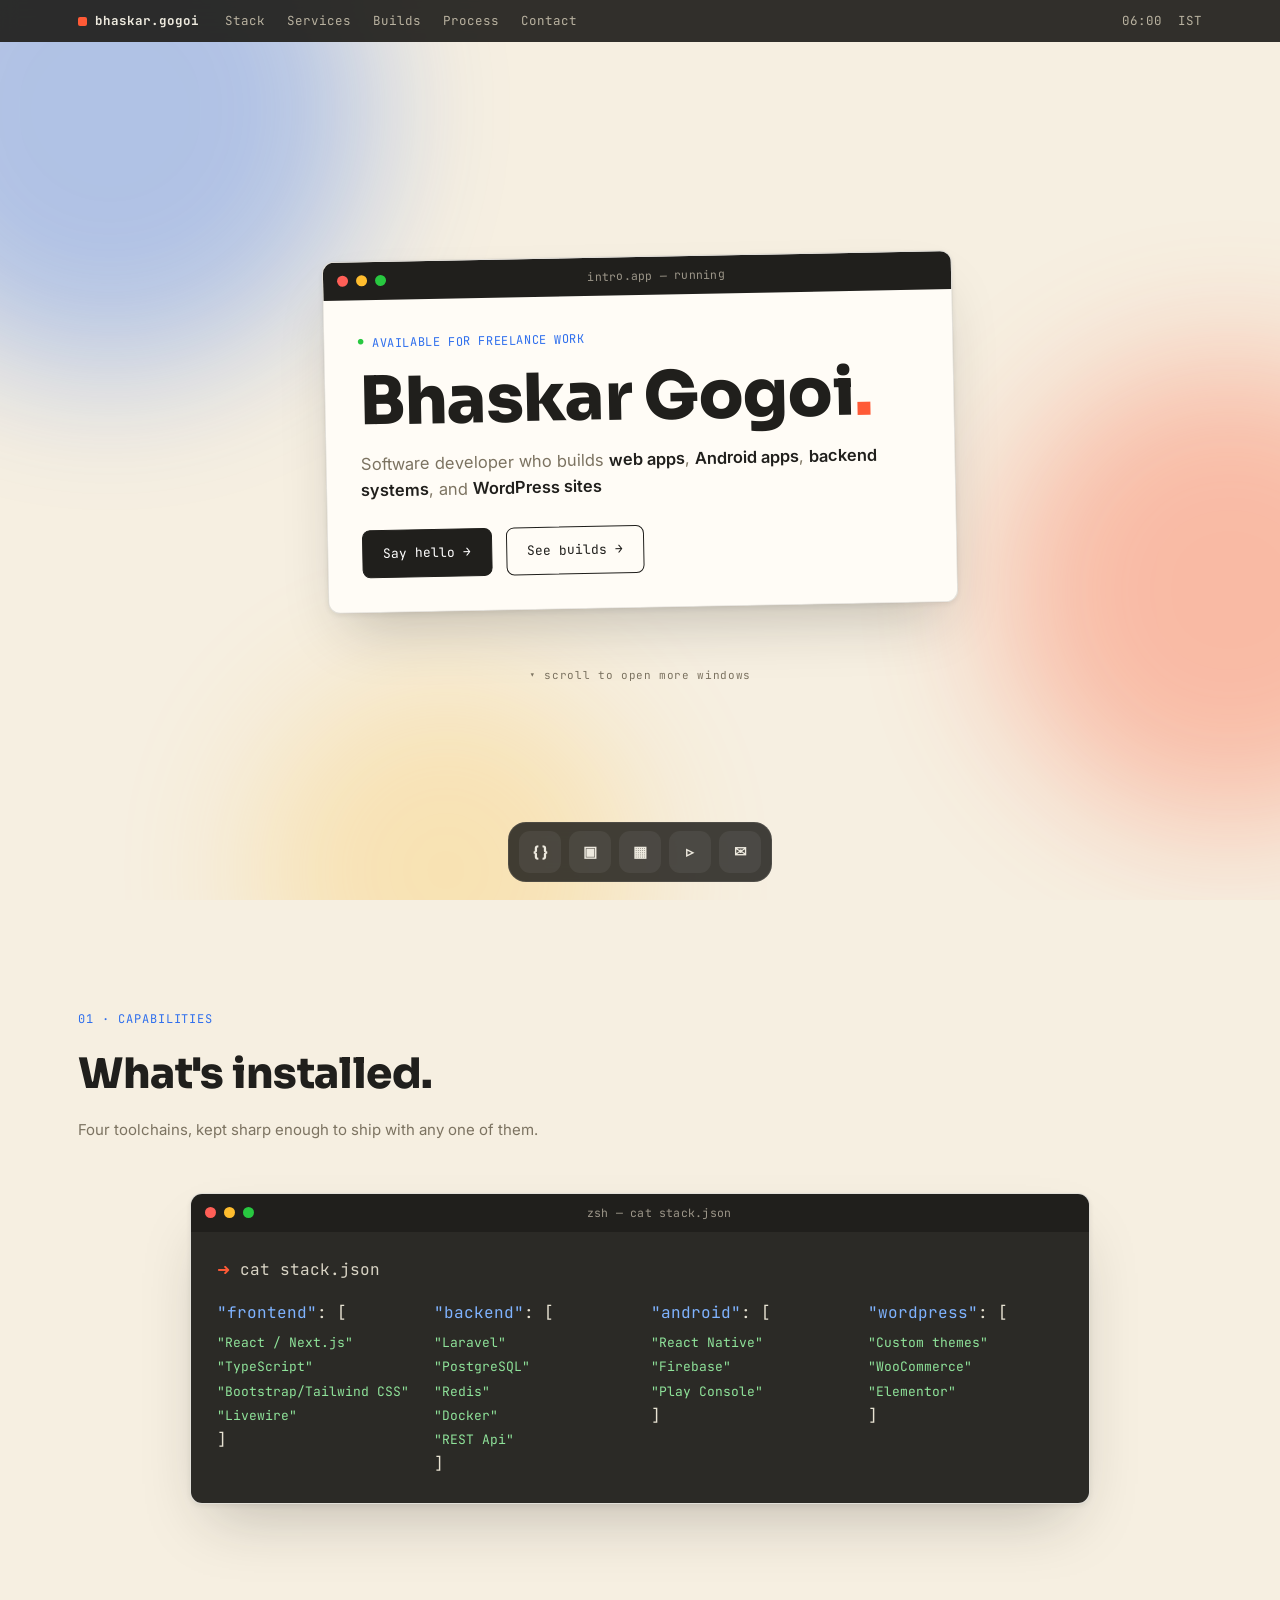
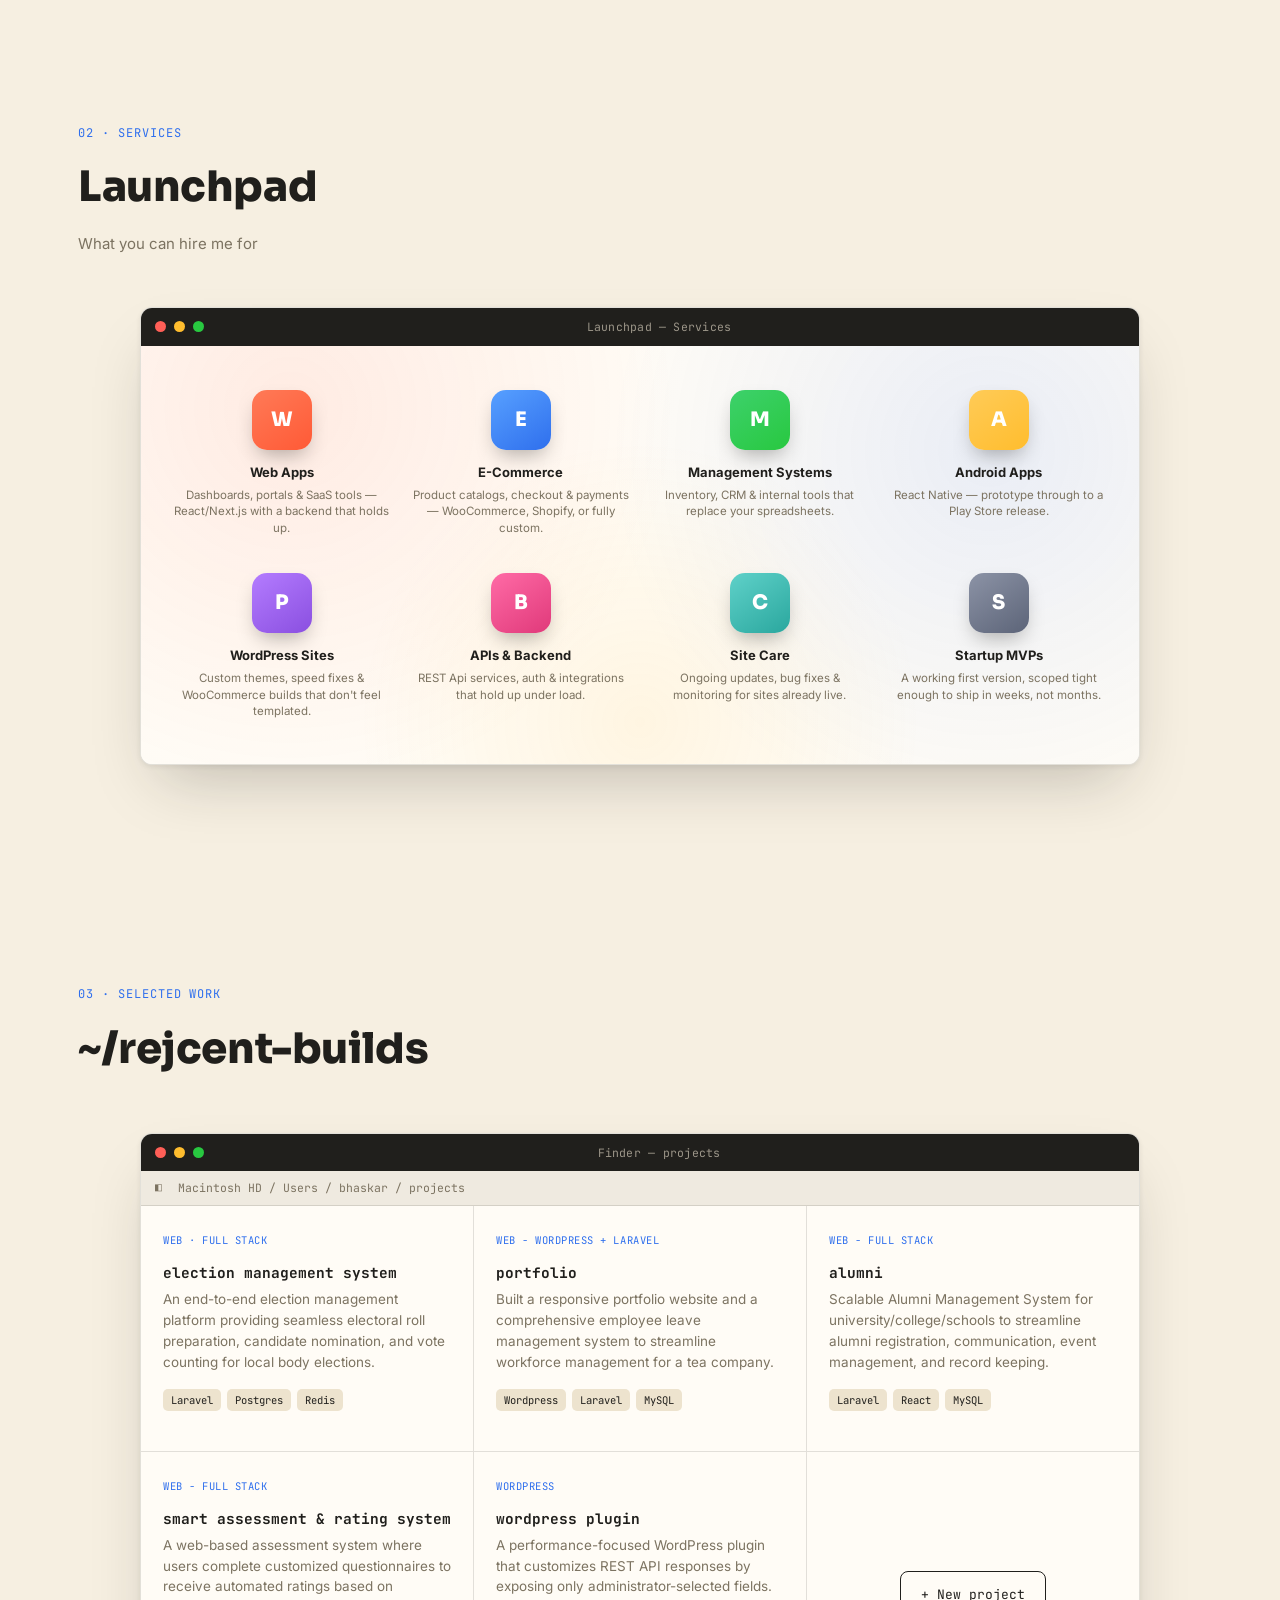
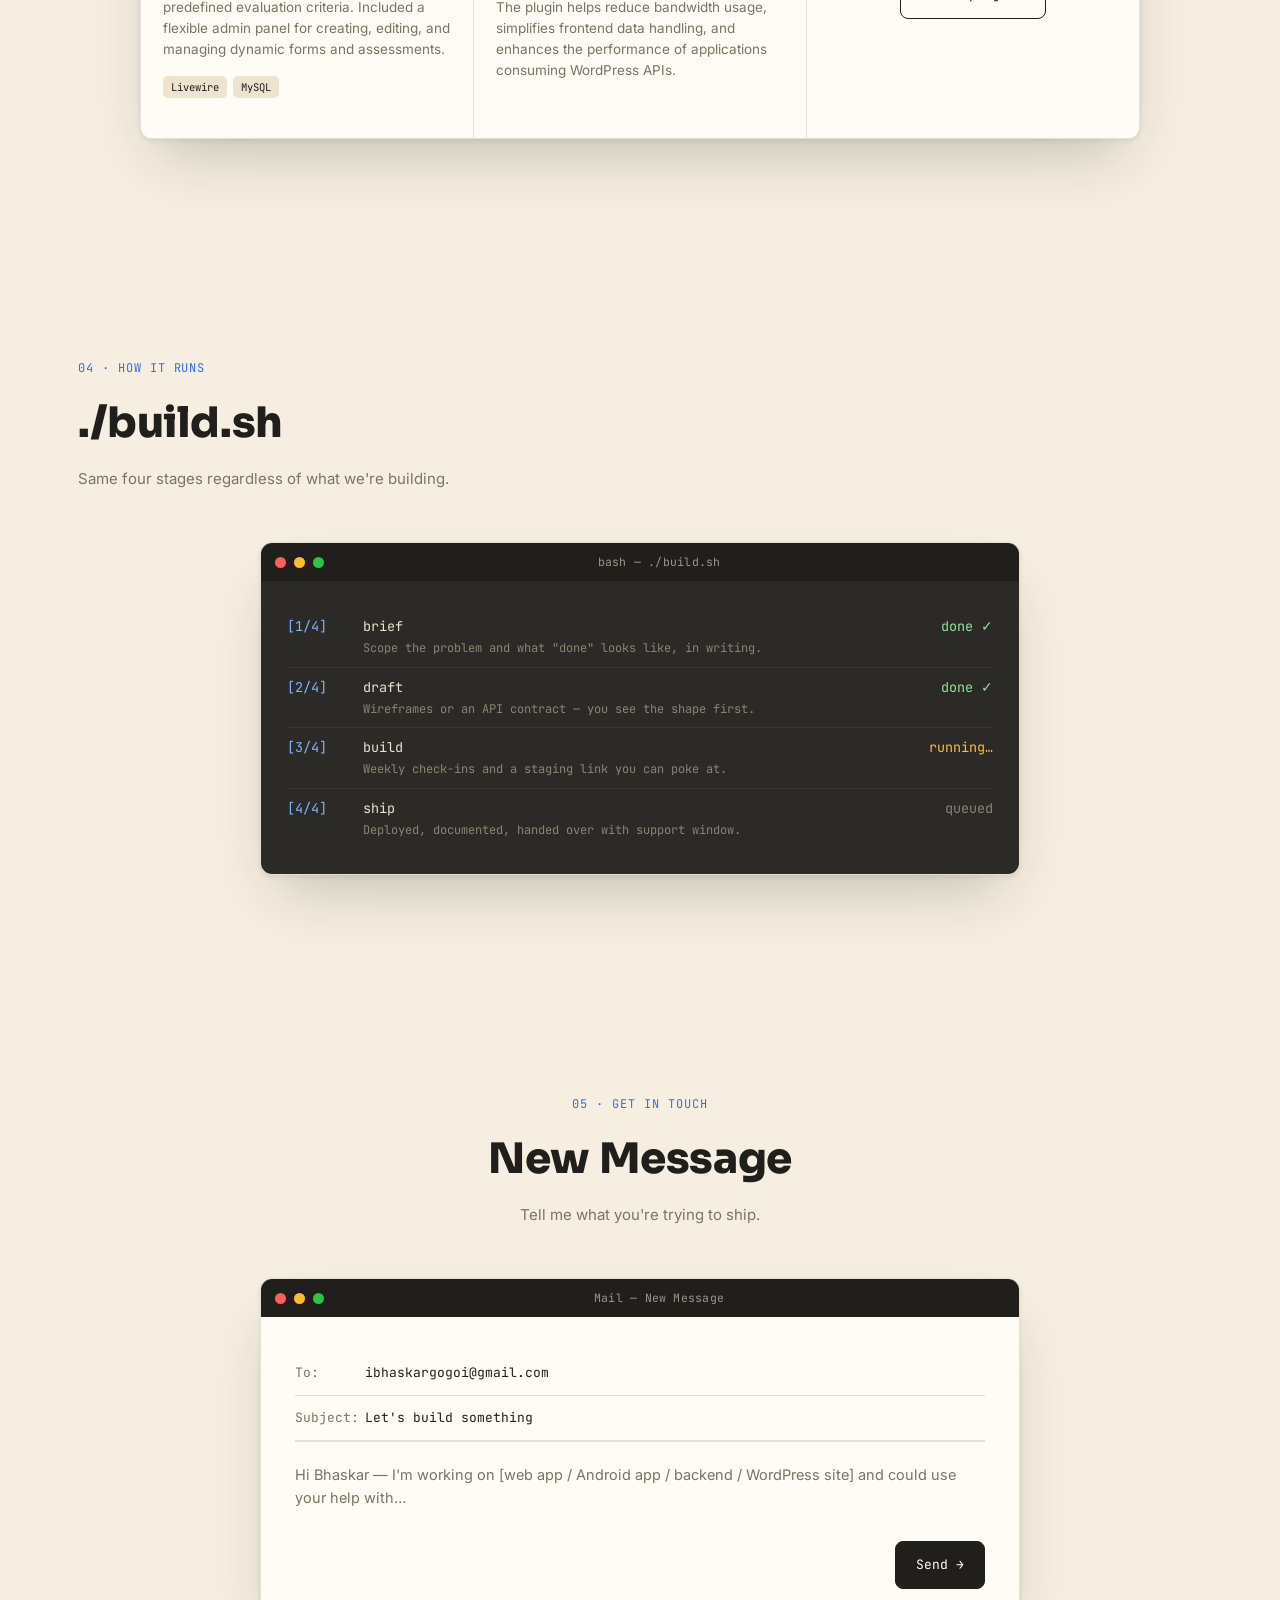
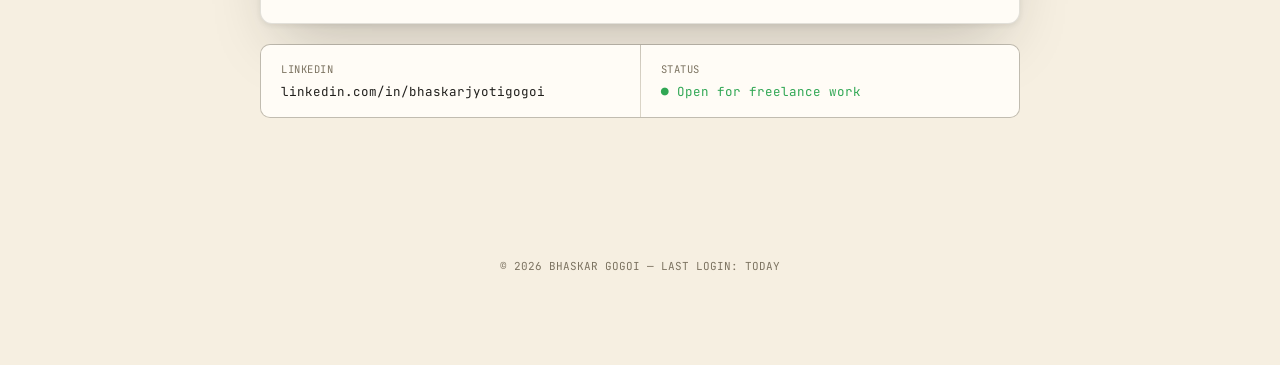
==== commit bd3a4b8e: "Updated" ====
--- a/index.html
+++ b/index.html
@@ -1029,8 +1029,8 @@
     <section id="builds">
       <div class="sec-head reveal">
         <span class="sec-code">03 · SELECTED WORK</span>
-        <h2 class="sec-title display">~/projects</h2>
-        <p class="sec-sub">Five recent builds. File extension tells you which toolchain shipped it.</p>
+        <h2 class="sec-title display">~/rejcent-builds</h2>
+        <!-- <p class="sec-sub">Five recent builds. File extension tells you which toolchain shipped it.</p> -->
       </div>
 
       <div class="window finder reveal">
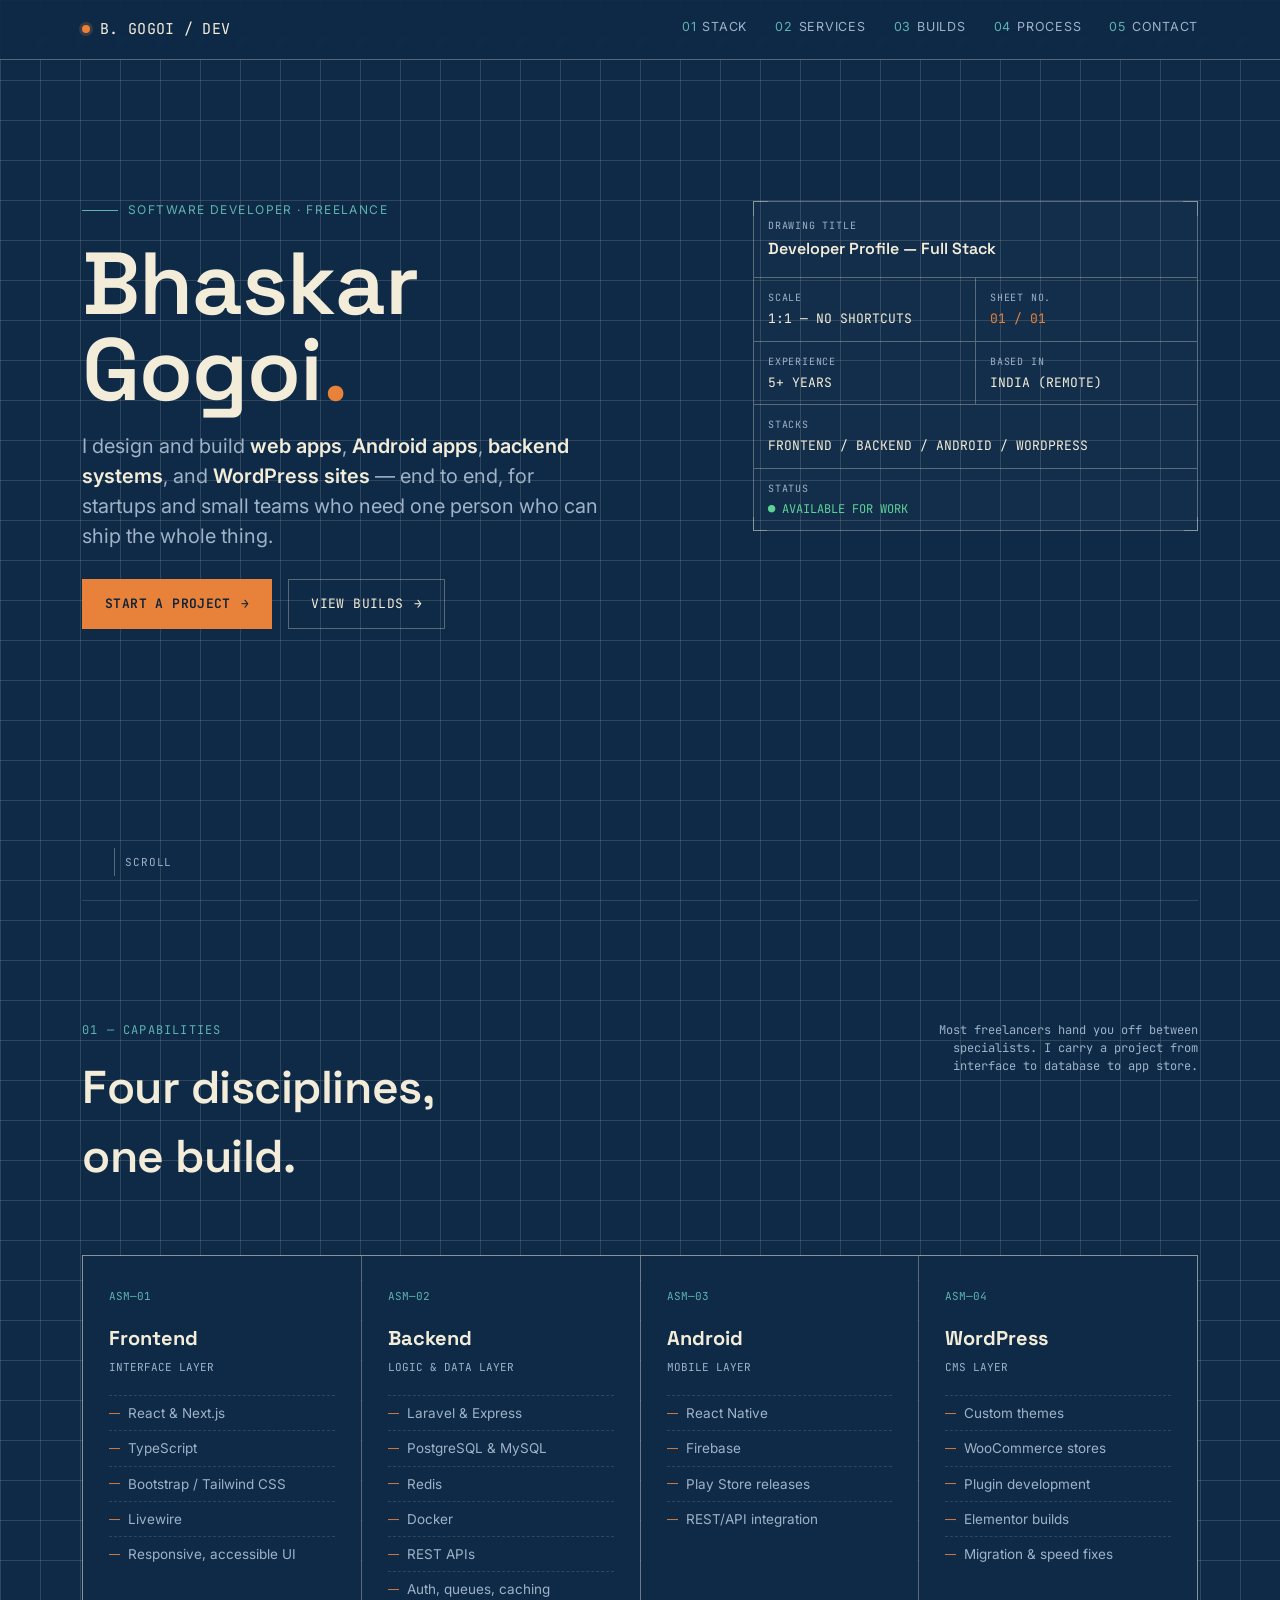
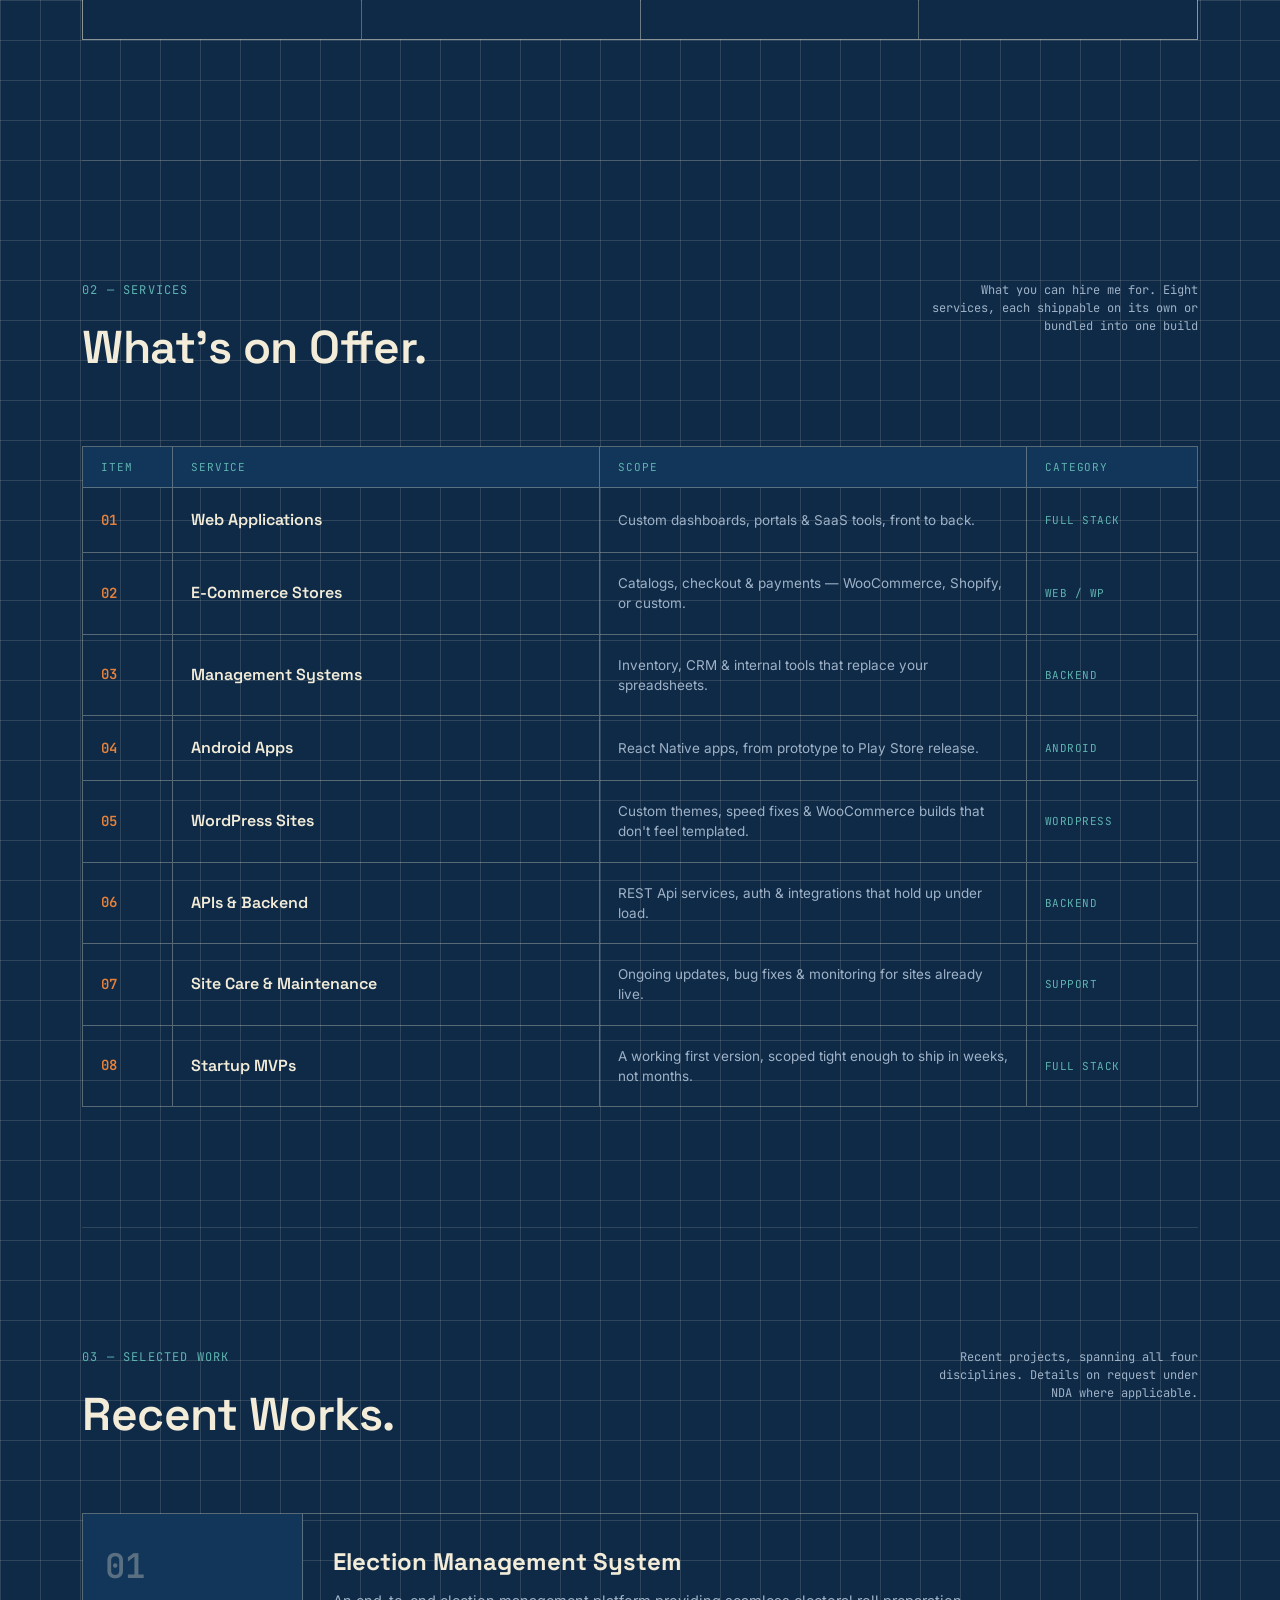
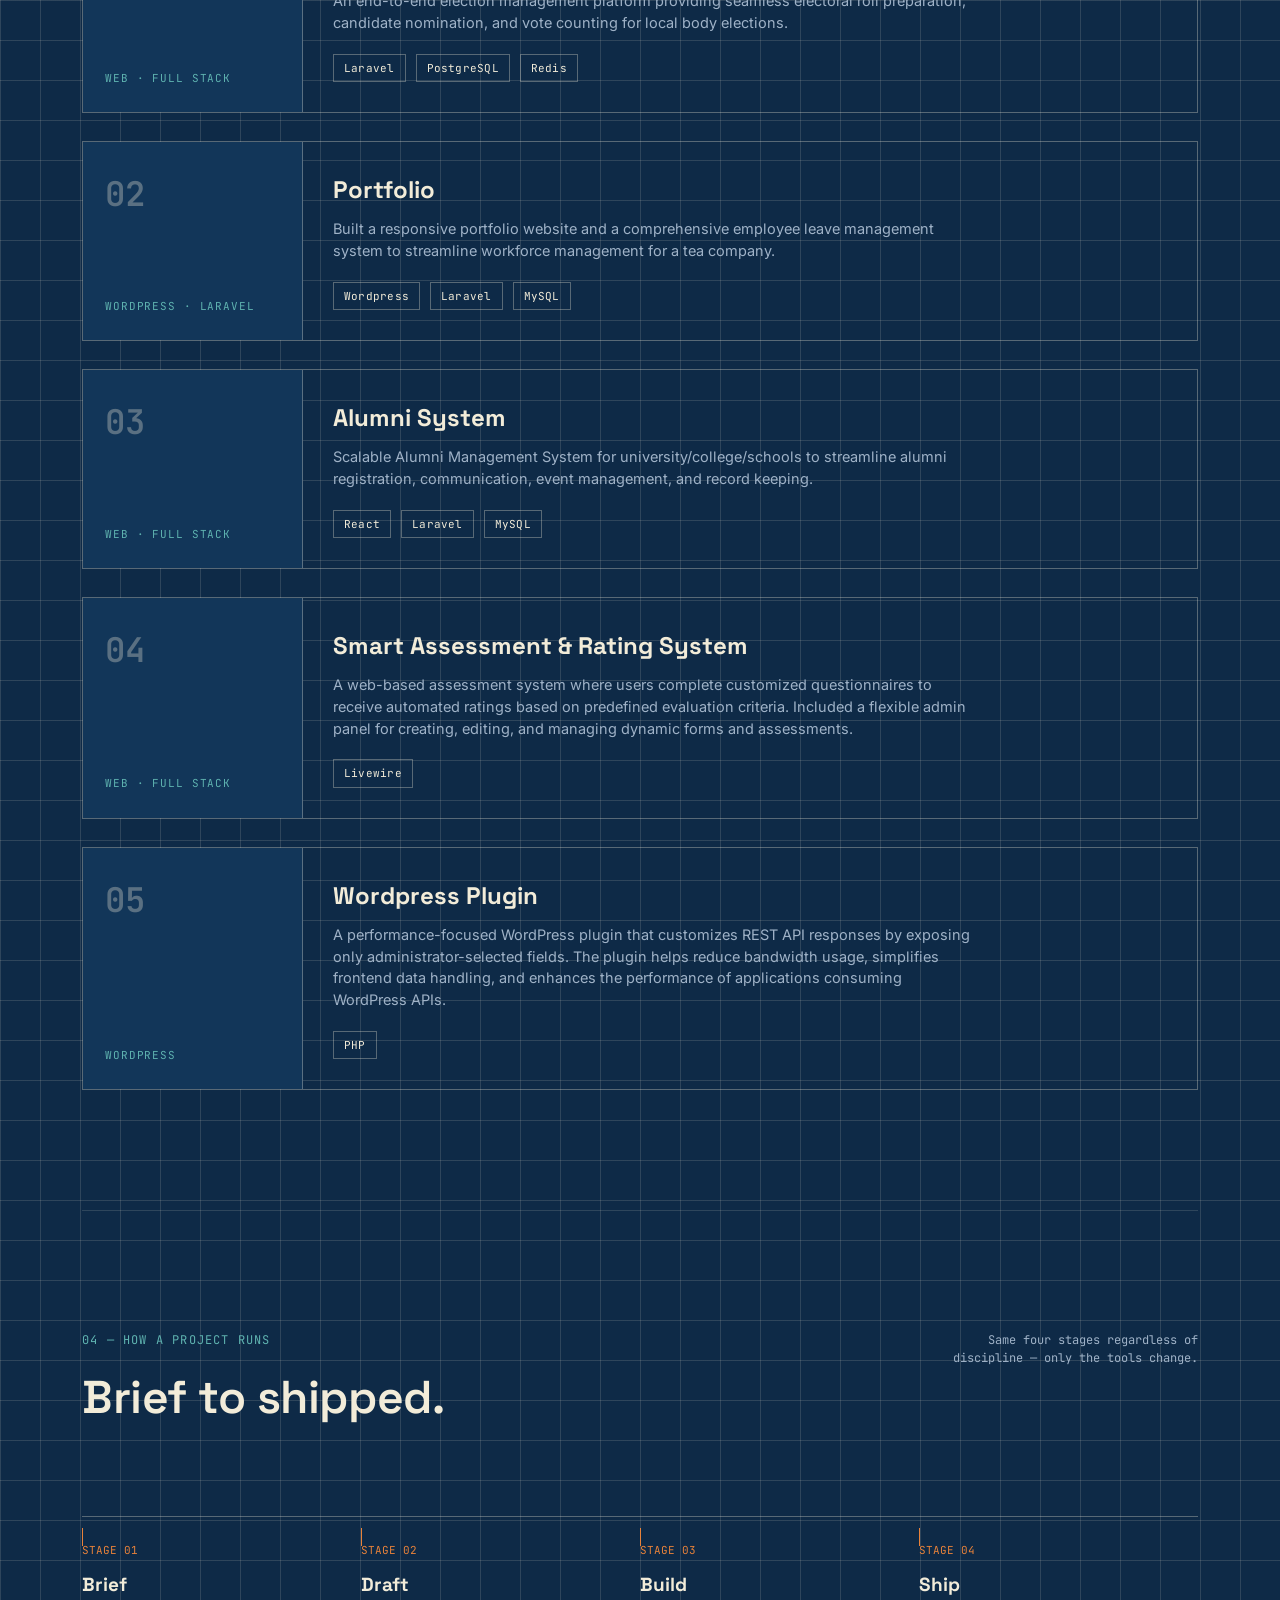
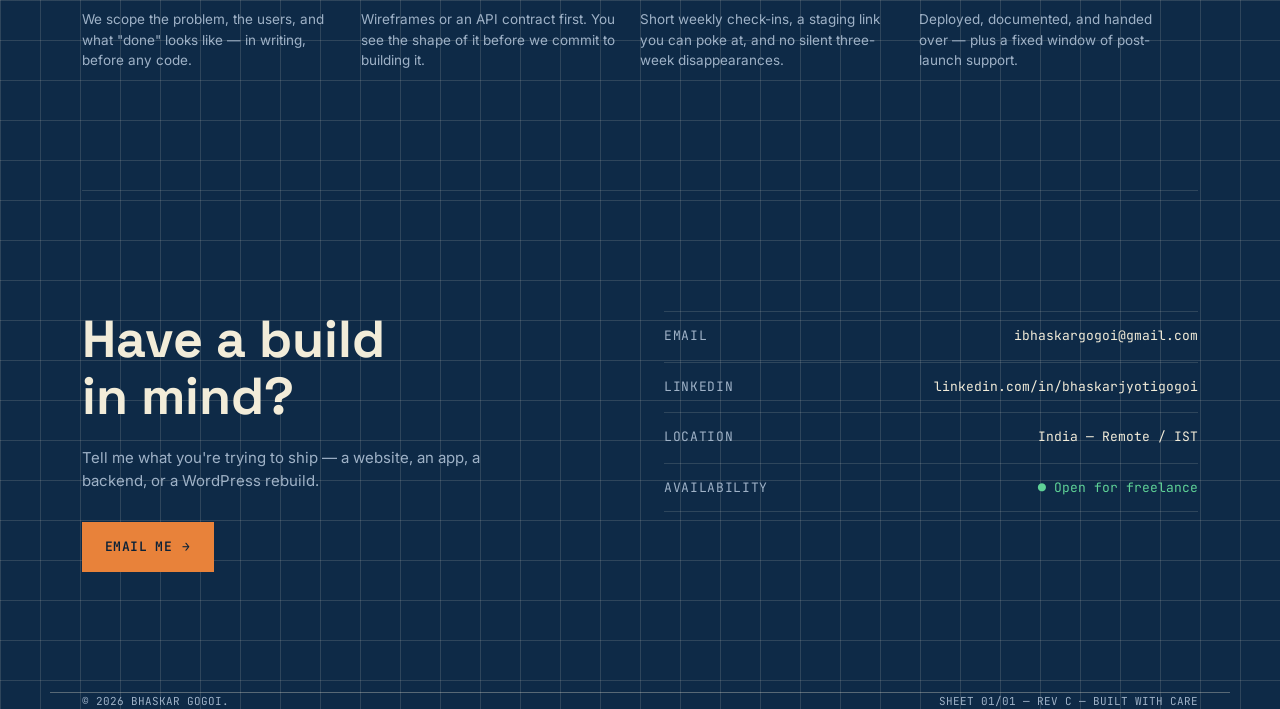
==== commit 8e3a7b52: "Updated" ====
--- a/index.html
+++ b/index.html
@@ -7,23 +7,20 @@
   <title>Bhaskar Gogoi — Software Developer</title>
   <link rel="preconnect" href="https://fonts.googleapis.com">
   <link
-    href="https://fonts.googleapis.com/css2?family=Sora:wght@400;600;700;800&family=Inter:wght@400;500;600&family=JetBrains+Mono:wght@400;500;600;700&display=swap"
+    href="https://fonts.googleapis.com/css2?family=Space+Grotesk:wght@400;500;600;700&family=Inter:wght@400;500;600&family=JetBrains+Mono:wght@400;500;600&display=swap"
     rel="stylesheet">
   <style>
     :root {
-      --bg: #F6EFE1;
-      --bg-2: #EDE3CE;
-      --paper: #FFFCF6;
-      --chrome: #201F1C;
-      --chrome-soft: #2B2A26;
-      --text: #201F1C;
-      --text-dim: #7C7361;
-      --accent: #FF5A36;
-      --accent-2: #2F6FED;
-      --green: #28C840;
-      --yellow: #FFBD2E;
-      --red: #FF5F57;
-      --line: rgba(32, 31, 28, 0.13);
+      --ink: #0E2A47;
+      --ink-2: #123659;
+      --ink-3: #0A2138;
+      --paper: #F2ECD9;
+      --paper-dim: #9FB2C7;
+      --accent: #E8823A;
+      --accent-2: #5FB3B0;
+      --line: rgba(242, 236, 217, 0.14);
+      --line-strong: rgba(242, 236, 217, 0.32);
+      --radius: 2px;
     }
 
     * {
@@ -37,12 +34,20 @@
     }
 
     body {
-      background: var(--bg);
-      color: var(--text);
+      background: var(--ink);
+      color: var(--paper);
       font-family: 'Inter', sans-serif;
-      line-height: 1.55;
+      line-height: 1.5;
       overflow-x: hidden;
-      position: relative;
+      background-image:
+        linear-gradient(var(--line) 1px, transparent 1px),
+        linear-gradient(90deg, var(--line) 1px, transparent 1px);
+      background-size: 40px 40px;
+    }
+
+    ::selection {
+      background: var(--accent);
+      color: var(--ink-3);
     }
 
     a {
@@ -55,14 +60,10 @@
     }
 
     .display {
-      font-family: 'Sora', sans-serif;
-    }
-
-    ::selection {
-      background: var(--accent);
-      color: #fff;
-    }
-
+      font-family: 'Space Grotesk', sans-serif;
+    }
+
+    /* focus visibility */
     a:focus-visible,
     button:focus-visible {
       outline: 2px solid var(--accent-2);
@@ -76,278 +77,235 @@
       }
     }
 
-    /* wallpaper blobs */
-    .wallpaper {
-      position: fixed;
-      inset: 0;
-      z-index: 0;
-      overflow: hidden;
-      pointer-events: none;
-    }
-
-    .blob {
-      position: absolute;
-      border-radius: 50%;
-      filter: blur(70px);
-      opacity: 0.35;
-    }
-
-    .blob.b1 {
-      width: 520px;
-      height: 520px;
-      background: var(--accent-2);
-      top: -150px;
-      left: -150px;
-    }
-
-    .blob.b2 {
-      width: 460px;
-      height: 460px;
-      background: var(--accent);
-      top: 40%;
-      right: -180px;
-    }
-
-    .blob.b3 {
-      width: 380px;
-      height: 380px;
-      background: var(--yellow);
-      bottom: -160px;
-      left: 20%;
-      opacity: 0.25;
-    }
-
     .wrap {
       max-width: 1180px;
       margin: 0 auto;
-      padding: 0 28px;
+      padding: 0 32px;
+    }
+
+    /* ---------- corner ticks (blueprint registration marks) ---------- */
+    .ticked {
       position: relative;
-      z-index: 1;
-    }
-
-    /* ---------- fake macOS menu bar ---------- */
-    .menubar {
+    }
+
+    .ticked::before,
+    .ticked::after,
+    .ticked .tick-br,
+    .ticked .tick-bl {
+      content: '';
+      position: absolute;
+      width: 14px;
+      height: 14px;
+      border-color: var(--line-strong);
+    }
+
+    .ticked::before {
+      top: -1px;
+      left: -1px;
+      border-top: 1px solid var(--line-strong);
+      border-left: 1px solid var(--line-strong);
+    }
+
+    .ticked::after {
+      top: -1px;
+      right: -1px;
+      border-top: 1px solid var(--line-strong);
+      border-right: 1px solid var(--line-strong);
+    }
+
+    .ticked .tick-bl {
+      bottom: -1px;
+      left: -1px;
+      border-bottom: 1px solid var(--line-strong);
+      border-left: 1px solid var(--line-strong);
+    }
+
+    .ticked .tick-br {
+      bottom: -1px;
+      right: -1px;
+      border-bottom: 1px solid var(--line-strong);
+      border-right: 1px solid var(--line-strong);
+    }
+
+    /* ---------- nav ---------- */
+    header {
       position: fixed;
       top: 0;
       left: 0;
       right: 0;
-      z-index: 200;
-      background: rgba(32, 31, 28, 0.92);
-      backdrop-filter: blur(8px);
-      color: #EDE9DE;
-    }
-
-    .menubar-inner {
+      z-index: 100;
+      background: rgba(14, 42, 71, 0.85);
+      backdrop-filter: blur(6px);
+      border-bottom: 1px solid var(--line-strong);
+    }
+
+    nav {
+      display: flex;
+      align-items: center;
+      justify-content: space-between;
+      padding: 18px 32px;
       max-width: 1180px;
       margin: 0 auto;
-      padding: 0 28px;
+    }
+
+    .brand {
       display: flex;
       align-items: center;
-      height: 42px;
-      font-family: 'JetBrains Mono', monospace;
+      gap: 10px;
+      font-size: 15px;
+      letter-spacing: 0.02em;
+    }
+
+    .brand .dot {
+      width: 8px;
+      height: 8px;
+      background: var(--accent);
+      border-radius: 50%;
+      box-shadow: 0 0 0 3px rgba(232, 130, 58, 0.2);
+    }
+
+    .navlinks {
+      display: flex;
+      gap: 28px;
       font-size: 12.5px;
-    }
-
-    .menubar .brandmark {
-      display: flex;
-      align-items: center;
-      gap: 8px;
-      margin-right: 26px;
-      font-weight: 700;
-    }
-
-    .menubar .brandmark .sq {
-      width: 9px;
-      height: 9px;
+      letter-spacing: 0.06em;
+    }
+
+    .navlinks a {
+      color: var(--paper-dim);
+      position: relative;
+      padding-bottom: 4px;
+      transition: color .2s;
+    }
+
+    .navlinks a:hover {
+      color: var(--paper);
+    }
+
+    .navlinks a::after {
+      content: '';
+      position: absolute;
+      left: 0;
+      bottom: 0;
+      width: 0;
+      height: 1px;
       background: var(--accent);
-      border-radius: 2px;
-    }
-
-    .menu-items {
-      display: flex;
-      gap: 22px;
-      flex: 1;
-    }
-
-    .menu-items a {
-      color: #B9B2A0;
-      transition: color .15s;
-    }
-
-    .menu-items a:hover {
-      color: #fff;
-    }
-
-    .menubar-right {
-      display: flex;
-      align-items: center;
-      gap: 16px;
-      color: #B9B2A0;
+      transition: width .25s;
+    }
+
+    .navlinks a:hover::after {
+      width: 100%;
+    }
+
+    .navlinks .code {
+      color: var(--accent-2);
+      margin-right: 6px;
     }
 
     @media(max-width:720px) {
-      .menu-items {
+      .navlinks {
         display: none;
       }
     }
 
-    /* ---------- desktop hero ---------- */
-    .desktop {
-      padding-top: 110px;
-      padding-bottom: 70px;
+    /* ---------- hero ---------- */
+    .hero {
       min-height: 100vh;
       display: flex;
       flex-direction: column;
       justify-content: center;
-    }
-
-    .window {
-      background: var(--paper);
-      border-radius: 12px;
-      border: 1px solid var(--line);
-      box-shadow: 0 30px 60px -20px rgba(32, 31, 28, 0.25), 0 2px 6px rgba(32, 31, 28, 0.08);
-      overflow: hidden;
-      transition: transform .35s ease, box-shadow .35s ease;
-    }
-
-    .window.tilt-l {
-      transform: rotate(-1.1deg);
-    }
-
-    .window.tilt-r {
-      transform: rotate(0.9deg);
-    }
-
-    .window.tilt-l:hover,
-    .window.tilt-r:hover {
-      transform: rotate(0deg) translateY(-3px);
-      box-shadow: 0 40px 70px -20px rgba(32, 31, 28, 0.3);
-    }
-
-    .winbar {
-      background: var(--chrome);
-      padding: 10px 14px;
+      padding-top: 110px;
+      padding-bottom: 60px;
+      position: relative;
+    }
+
+    .hero-grid {
+      display: grid;
+      grid-template-columns: 1.4fr 1fr;
+      gap: 48px;
+      align-items: start;
+    }
+
+    @media(max-width:900px) {
+      .hero-grid {
+        grid-template-columns: 1fr;
+      }
+    }
+
+    .eyebrow {
+      font-size: 12px;
+      letter-spacing: 0.12em;
+      color: var(--accent-2);
       display: flex;
       align-items: center;
-      gap: 8px;
-    }
-
-    .winbar .dot {
-      width: 11px;
-      height: 11px;
-      border-radius: 50%;
-    }
-
-    .winbar .dot.r {
-      background: var(--red);
-    }
-
-    .winbar .dot.y {
-      background: var(--yellow);
-    }
-
-    .winbar .dot.g {
-      background: var(--green);
-    }
-
-    .winbar .wtitle {
-      margin: 0 auto;
-      color: #9C9689;
-      font-size: 11.5px;
-      font-family: 'JetBrains Mono', monospace;
-      letter-spacing: 0.02em;
-    }
-
-    .winbar .spacer {
-      width: 11px;
-    }
-
-    .win-body {
-      padding: 34px;
-    }
-
-    .win-body.dark {
-      background: var(--chrome-soft);
-      color: #D8D3C4;
-      padding: 26px;
-    }
-
-    /* hero window content */
-    .hero-window {
-      max-width: 760px;
-      margin: 0 auto 26px;
-    }
-
-    .eyebrow {
-      font-family: 'JetBrains Mono', monospace;
-      font-size: 12px;
-      color: var(--accent-2);
-      letter-spacing: 0.05em;
-      margin-bottom: 16px;
-      display: flex;
-      align-items: center;
-      gap: 8px;
-    }
-
-    .eyebrow::before {
-      content: '●';
-      color: var(--green);
-      font-size: 9px;
+      gap: 10px;
+      margin-bottom: 22px;
+    }
+
+    .eyebrow .rule {
+      width: 36px;
+      height: 1px;
+      background: var(--accent-2);
     }
 
     h1.name {
-      font-size: clamp(38px, 6vw, 66px);
-      font-weight: 800;
-      line-height: 1.03;
-      margin-bottom: 16px;
+      font-size: clamp(44px, 7vw, 88px);
+      font-weight: 600;
+      line-height: 0.98;
       letter-spacing: -0.01em;
+      margin-bottom: 18px;
     }
 
     h1.name .accentword {
       color: var(--accent);
+      font-style: normal;
     }
 
     .role-line {
-      color: var(--text-dim);
-      font-size: 16.5px;
-      max-width: 560px;
-      margin-bottom: 26px;
+      font-size: clamp(16px, 2vw, 20px);
+      color: var(--paper-dim);
+      max-width: 520px;
+      margin-bottom: 28px;
+      font-weight: 400;
     }
 
     .role-line b {
-      color: var(--text);
+      color: var(--paper);
       font-weight: 600;
     }
 
     .cta-row {
       display: flex;
-      gap: 14px;
+      gap: 16px;
       flex-wrap: wrap;
+      margin-bottom: 10px;
     }
 
     .btn {
       font-family: 'JetBrains Mono', monospace;
       font-size: 13px;
-      padding: 13px 20px;
-      border-radius: 8px;
-      border: 1.5px solid var(--chrome);
+      letter-spacing: 0.03em;
+      padding: 14px 22px;
+      border: 1px solid var(--line-strong);
       display: inline-flex;
       align-items: center;
-      gap: 8px;
-      transition: all .18s;
+      gap: 10px;
+      transition: all .2s;
+      background: transparent;
+      color: var(--paper);
       cursor: pointer;
-      background: transparent;
-      color: var(--text);
     }
 
     .btn.solid {
-      background: var(--chrome);
-      color: #fff;
-    }
-
-    .btn.solid:hover {
       background: var(--accent);
       border-color: var(--accent);
+      color: var(--ink-3);
+      font-weight: 600;
+    }
+
+    .btn.solid:hover {
+      background: var(--paper);
+      border-color: var(--paper);
     }
 
     .btn.ghost:hover {
@@ -356,81 +314,167 @@
     }
 
     .btn .arrow {
-      transition: transform .18s;
+      transition: transform .2s;
     }
 
     .btn:hover .arrow {
       transform: translateX(3px);
     }
 
-    /* terminal skills preview under hero */
-    .term-mini {
-      max-width: 760px;
-      margin: 0 auto;
-    }
-
-    .term-line {
-      display: flex;
+    /* title block - the signature element */
+    .titleblock {
+      border: 1px solid var(--line-strong);
+      padding: 0;
+      font-family: 'JetBrains Mono', monospace;
+      font-size: 12px;
+      background: rgba(242, 236, 217, 0.02);
+    }
+
+    .tb-row {
+      display: flex;
+      border-bottom: 1px solid var(--line-strong);
+    }
+
+    .tb-row:last-child {
+      border-bottom: none;
+    }
+
+    .tb-cell {
+      padding: 12px 14px;
+      flex: 1;
+      border-right: 1px solid var(--line-strong);
+    }
+
+    .tb-cell:last-child {
+      border-right: none;
+    }
+
+    .tb-label {
+      color: var(--paper-dim);
+      font-size: 10px;
+      letter-spacing: 0.08em;
+      display: block;
+      margin-bottom: 4px;
+    }
+
+    .tb-value {
+      color: var(--paper);
+      font-size: 13px;
+    }
+
+    .tb-value.accent {
+      color: var(--accent);
+    }
+
+    .tb-title {
+      padding: 16px 14px;
+      border-bottom: 1px solid var(--line-strong);
+    }
+
+    .tb-title .tb-value {
+      font-size: 16px;
+      font-weight: 600;
+      font-family: 'Space Grotesk', sans-serif;
+    }
+
+    .scroll-cue {
+      position: absolute;
+      bottom: 24px;
+      left: 32px;
+      display: flex;
+      align-items: center;
       gap: 10px;
-    }
-
-    .term-prompt {
-      color: var(--accent);
-    }
-
-    .term-line .out {
-      color: #8FE39A;
-    }
-
-    .term-line .key {
-      color: #7FB3FF;
-    }
-
-    .scroll-cue {
-      text-align: center;
-      margin-top: 34px;
       font-family: 'JetBrains Mono', monospace;
       font-size: 11px;
-      color: var(--text-dim);
-      letter-spacing: 0.06em;
-    }
-
-    /* ---------- sections ---------- */
+      color: var(--paper-dim);
+      letter-spacing: 0.08em;
+    }
+
+    .scroll-cue .line {
+      width: 1px;
+      height: 28px;
+      background: var(--line-strong);
+      position: relative;
+      overflow: hidden;
+    }
+
+    .scroll-cue .line::after {
+      content: '';
+      position: absolute;
+      top: -100%;
+      left: 0;
+      width: 100%;
+      height: 100%;
+      background: var(--accent-2);
+      animation: drip 2.2s ease-in-out infinite;
+    }
+
+    @keyframes drip {
+      0% {
+        top: -100%;
+      }
+
+      100% {
+        top: 100%;
+      }
+    }
+
+    @media(max-width:720px) {
+      .scroll-cue {
+        display: none;
+      }
+    }
+
+    /* ---------- section framing ---------- */
     section {
-      padding: 110px 0;
+      padding: 120px 0;
+      position: relative;
+      border-top: 1px solid var(--line);
     }
 
     .sec-head {
-      margin-bottom: 52px;
+      display: flex;
+      justify-content: space-between;
+      align-items: baseline;
+      margin-bottom: 64px;
+      flex-wrap: wrap;
+      gap: 16px;
     }
 
     .sec-code {
       font-family: 'JetBrains Mono', monospace;
       font-size: 12px;
       color: var(--accent-2);
-      letter-spacing: 0.08em;
+      letter-spacing: 0.1em;
+      margin-bottom: 14px;
       display: block;
-      margin-bottom: 12px;
     }
 
     .sec-title {
-      font-family: 'Sora', sans-serif;
-      font-weight: 800;
-      font-size: clamp(28px, 4vw, 42px);
+      font-family: 'Space Grotesk', sans-serif;
+      font-size: clamp(30px, 4vw, 46px);
+      font-weight: 600;
       letter-spacing: -0.01em;
     }
 
-    .sec-sub {
-      color: var(--text-dim);
-      max-width: 520px;
-      margin-top: 12px;
-      font-size: 15px;
+    .sec-note {
+      font-family: 'JetBrains Mono', monospace;
+      font-size: 12px;
+      color: var(--paper-dim);
+      max-width: 280px;
+      text-align: right;
+    }
+
+    @media(max-width:720px) {
+      .sec-note {
+        text-align: left;
+      }
     }
 
     .reveal {
       opacity: 0;
-      transform: translateY(16px);
-      transition: opacity .55s ease, transform .55s ease;
+      transform: translateY(18px);
+      transition: opacity .6s ease, transform .6s ease;
     }
 
     .reveal.in {
@@ -438,357 +482,506 @@
       transform: translateY(0);
     }
 
-    /* stack terminal window (full) */
-    .stack-window {
-      max-width: 900px;
-      margin: 0 auto;
-    }
-
-    .stack-grid {
+    /* ---------- assemblies (skills) ---------- */
+    .assemblies {
       display: grid;
       grid-template-columns: repeat(4, 1fr);
-      gap: 22px;
+      gap: 1px;
+      background: var(--line-strong);
+      border: 1px solid var(--line-strong);
+    }
+
+    @media(max-width:900px) {
+      .assemblies {
+        grid-template-columns: repeat(2, 1fr);
+      }
+    }
+
+    @media(max-width:520px) {
+      .assemblies {
+        grid-template-columns: 1fr;
+      }
+    }
+
+    .assembly {
+      background: var(--ink);
+      padding: 32px 26px;
+      position: relative;
+      transition: background .25s;
+    }
+
+    .assembly:hover {
+      background: var(--ink-2);
+    }
+
+    .assembly .idx {
+      font-family: 'JetBrains Mono', monospace;
+      font-size: 11px;
+      color: var(--accent-2);
+      margin-bottom: 18px;
+      display: block;
+    }
+
+    .assembly h3 {
+      font-family: 'Space Grotesk', sans-serif;
+      font-size: 20px;
+      margin-bottom: 6px;
+    }
+
+    .assembly .sub {
+      font-family: 'JetBrains Mono', monospace;
+      font-size: 11px;
+      color: var(--paper-dim);
+      margin-bottom: 20px;
+    }
+
+    .assembly ul {
+      list-style: none;
+    }
+
+    .assembly li {
+      font-size: 13.5px;
+      color: var(--paper-dim);
+      padding: 7px 0;
+      border-top: 1px dashed var(--line);
+      display: flex;
+      align-items: center;
+      gap: 8px;
+    }
+
+    .assembly li::before {
+      content: '—';
+      color: var(--accent);
+      font-size: 11px;
+    }
+
+    /* ---------- services (bill of materials) ---------- */
+    .bom {
+      border: 1px solid var(--line-strong);
+    }
+
+    .bom-row {
+      display: grid;
+      grid-template-columns: 90px 1fr 1fr 170px;
+      border-bottom: 1px solid var(--line-strong);
+    }
+
+    .bom-row:last-child {
+      border-bottom: none;
+    }
+
+    .bom-row.head {
+      background: var(--ink-2);
+    }
+
+    .bom-row.head .bom-cell {
+      font-family: 'JetBrains Mono', monospace;
+      font-size: 11px;
+      letter-spacing: 0.08em;
+      color: var(--accent-2);
+      padding: 12px 18px;
+    }
+
+    .bom-cell {
+      padding: 20px 18px;
+      border-right: 1px solid var(--line-strong);
+      display: flex;
+      align-items: center;
+    }
+
+    .bom-cell:last-child {
+      border-right: none;
+    }
+
+    .bom-row:not(.head):hover {
+      background: var(--ink-2);
+    }
+
+    .bom-item {
+      font-family: 'JetBrains Mono', monospace;
+      color: var(--accent);
+      font-weight: 600;
+      font-size: 14px;
+    }
+
+    .bom-name {
+      font-family: 'Space Grotesk', sans-serif;
+      font-size: 16px;
+      font-weight: 600;
+    }
+
+    .bom-desc {
+      color: var(--paper-dim);
+      font-size: 13.5px;
+    }
+
+    .bom-tag {
+      font-family: 'JetBrains Mono', monospace;
+      font-size: 11px;
+      color: var(--accent-2);
+      letter-spacing: 0.04em;
     }
 
     @media(max-width:820px) {
-      .stack-grid {
-        grid-template-columns: repeat(2, 1fr);
-      }
-    }
-
-    @media(max-width:480px) {
-      .stack-grid {
+      .bom-row {
         grid-template-columns: 1fr;
       }
-    }
-
-    .stack-block .k {
-      color: #7FB3FF;
-    }
-
-    .stack-block .b {
-      color: #E7E2D2;
-    }
-
-    .stack-block ul {
-      list-style: none;
-      margin-top: 6px;
-    }
-
-    .stack-block li {
-      color: #8FE39A;
-      font-size: 13px;
-      padding: 2px 0;
-    }
-
-    .stack-block li::before {
-      content: '"';
-      color: #8FE39A;
-    }
-
-    .stack-block li::after {
-      content: '"';
-      color: #8FE39A;
-    }
-
-    /* launchpad / services window */
-    .launchpad {
-      max-width: 1000px;
-      margin: 0 auto;
-    }
-
-    .win-body.launchpad-bg {
-      background:
-        radial-gradient(circle at 15% 15%, rgba(255, 90, 54, 0.10), transparent 42%),
-        radial-gradient(circle at 85% 25%, rgba(47, 111, 237, 0.10), transparent 42%),
-        radial-gradient(circle at 50% 90%, rgba(255, 189, 46, 0.10), transparent 45%),
-        var(--paper);
-      padding: 44px 30px;
-    }
-
-    .launchpad-grid {
-      display: grid;
-      grid-template-columns: repeat(4, 1fr);
-      gap: 36px 18px;
-    }
-
-    @media(max-width:760px) {
-      .launchpad-grid {
-        grid-template-columns: repeat(3, 1fr);
-        gap: 28px 12px;
-      }
-    }
-
-    @media(max-width:480px) {
-      .launchpad-grid {
-        grid-template-columns: repeat(2, 1fr);
-      }
-    }
-
-    .launch-item {
-      text-align: center;
-    }
-
-    .app-icon {
-      width: 60px;
-      height: 60px;
-      border-radius: 15px;
-      margin: 0 auto 12px;
-      display: flex;
-      align-items: center;
-      justify-content: center;
-      font-family: 'Sora', sans-serif;
-      font-weight: 800;
-      font-size: 20px;
-      color: #fff;
-      box-shadow: 0 10px 20px -6px rgba(32, 31, 28, 0.35);
-      transition: transform .18s ease;
-    }
-
-    .launch-item:hover .app-icon {
-      transform: translateY(-4px) scale(1.06);
-    }
-
-    .launch-item .lname {
-      font-weight: 700;
-      font-size: 13px;
-      margin-bottom: 5px;
-    }
-
-    .launch-item .ldesc {
-      font-size: 11.5px;
-      color: var(--text-dim);
-      line-height: 1.45;
-    }
-
-    /* finder / projects window */
-    .finder {
-      max-width: 1000px;
-      margin: 0 auto;
-    }
-
-    .finder-toolbar {
-      background: #EFEAE0;
-      padding: 8px 14px;
-      display: flex;
-      align-items: center;
-      gap: 10px;
-      border-bottom: 1px solid var(--line);
-      font-family: 'JetBrains Mono', monospace;
-      font-size: 11.5px;
-      color: var(--text-dim);
-    }
-
-    .finder-toolbar .path {
-      margin-left: 6px;
-    }
-
-    .files {
+
+      .bom-row.head {
+        display: none;
+      }
+
+      .bom-cell {
+        border-right: none;
+        border-bottom: 1px dashed var(--line);
+        padding: 14px 18px;
+      }
+
+      .bom-cell:last-child {
+        border-bottom: none;
+      }
+    }
+
+    /* ---------- pricing ---------- */
+    .pricing-grid {
       display: grid;
       grid-template-columns: repeat(3, 1fr);
       gap: 1px;
-      background: var(--line);
-    }
-
-    @media(max-width:820px) {
-      .files {
-        grid-template-columns: repeat(2, 1fr);
-      }
-    }
-
-    @media(max-width:520px) {
-      .files {
+      background: var(--line-strong);
+      border: 1px solid var(--line-strong);
+    }
+
+    @media(max-width:900px) {
+      .pricing-grid {
         grid-template-columns: 1fr;
       }
     }
 
-    .file {
-      background: var(--paper);
+    .price-card {
+      background: var(--ink);
+      padding: 34px 28px;
+      display: flex;
+      flex-direction: column;
+      position: relative;
+    }
+
+    .price-card.featured {
+      background: var(--ink-2);
+    }
+
+    .price-featured-tag {
+      position: absolute;
+      top: 0;
+      right: 0;
+      background: var(--accent);
+      color: var(--ink-3);
+      font-family: 'JetBrains Mono', monospace;
+      font-size: 10px;
+      letter-spacing: 0.06em;
+      font-weight: 700;
+      padding: 5px 10px;
+    }
+
+    .price-tier {
+      font-family: 'JetBrains Mono', monospace;
+      font-size: 11px;
+      color: var(--accent-2);
+      letter-spacing: 0.08em;
+      margin-bottom: 14px;
+    }
+
+    .price-name {
+      font-family: 'Space Grotesk', sans-serif;
+      font-size: 22px;
+      font-weight: 600;
+      margin-bottom: 14px;
+    }
+
+    .price-amount {
+      font-family: 'JetBrains Mono', monospace;
+      font-size: 32px;
+      color: var(--accent);
+      font-weight: 600;
+      margin-bottom: 16px;
+    }
+
+    .price-amount .unit {
+      font-size: 12px;
+      color: var(--paper-dim);
+      font-weight: 400;
+      margin-left: 4px;
+    }
+
+    .price-desc {
+      color: var(--paper-dim);
+      font-size: 13.5px;
+      margin-bottom: 22px;
+    }
+
+    .price-list {
+      list-style: none;
+      margin-bottom: 28px;
+      flex: 1;
+    }
+
+    .price-list li {
+      font-size: 13px;
+      padding: 9px 0;
+      border-top: 1px dashed var(--line);
+      display: flex;
+      gap: 8px;
+      color: var(--paper-dim);
+    }
+
+    .price-list li::before {
+      content: '✓';
+      color: var(--accent-2);
+      flex-shrink: 0;
+    }
+
+    .price-cta {
+      width: 100%;
+      justify-content: center;
+    }
+
+    .pricing-note {
+      font-family: 'JetBrains Mono', monospace;
+      font-size: 12px;
+      color: var(--paper-dim);
+      text-align: center;
+      margin-top: 26px;
+      line-height: 1.7;
+    }
+
+    /* ---------- builds (projects) ---------- */
+    .builds {
+      display: flex;
+      flex-direction: column;
+      gap: 28px;
+    }
+
+    .build {
+      border: 1px solid var(--line-strong);
+      display: grid;
+      grid-template-columns: 220px 1fr;
+      position: relative;
+    }
+
+    @media(max-width:760px) {
+      .build {
+        grid-template-columns: 1fr;
+      }
+    }
+
+    .build-tag {
+      background: var(--ink-2);
       padding: 26px 22px;
-      transition: background .2s;
-      position: relative;
-    }
-
-    .file:hover {
-      background: #FBF6EA;
-    }
-
-    .file .fname {
-      font-family: 'JetBrains Mono', monospace;
-      font-weight: 700;
+      display: flex;
+      flex-direction: column;
+      justify-content: space-between;
+      border-right: 1px solid var(--line-strong);
+    }
+
+    @media(max-width:760px) {
+      .build-tag {
+        border-right: none;
+        border-bottom: 1px solid var(--line-strong);
+        flex-direction: row;
+        align-items: center;
+      }
+    }
+
+    .build-num {
+      font-family: 'JetBrains Mono', monospace;
+      font-size: 34px;
+      color: var(--line-strong);
+      font-weight: 600;
+    }
+
+    .build-cat {
+      font-family: 'JetBrains Mono', monospace;
+      font-size: 11px;
+      letter-spacing: 0.08em;
+      color: var(--accent-2);
+    }
+
+    .build-body {
+      padding: 30px 30px;
+    }
+
+    .build h3 {
+      font-family: 'Space Grotesk', sans-serif;
+      font-size: 24px;
+      margin-bottom: 10px;
+    }
+
+    .build p {
+      color: var(--paper-dim);
       font-size: 14.5px;
-      margin-bottom: 4px;
-    }
-
-    .file .fname .ext {
-      color: var(--accent);
-    }
-
-    .file .fcat {
-      font-family: 'JetBrains Mono', monospace;
-      font-size: 10.5px;
-      color: var(--accent-2);
-      letter-spacing: 0.05em;
-      margin-bottom: 14px;
-      display: block;
-    }
-
-    .file p {
-      font-size: 13.5px;
-      color: var(--text-dim);
-      margin-bottom: 16px;
-    }
-
-    .file .ftags {
-      display: flex;
-      gap: 6px;
+      max-width: 640px;
+      margin-bottom: 20px;
+    }
+
+    .stackline {
+      display: flex;
+      gap: 10px;
       flex-wrap: wrap;
-      margin-bottom: 14px;
-    }
-
-    .file .tag {
-      font-family: 'JetBrains Mono', monospace;
-      font-size: 10.5px;
-      background: var(--bg-2);
-      padding: 3px 8px;
-      border-radius: 5px;
-      color: var(--text);
-    }
-
-    .file .fmeta {
+    }
+
+    .chip {
+      font-family: 'JetBrains Mono', monospace;
+      font-size: 11px;
+      color: var(--paper);
+      border: 1px solid var(--line-strong);
+      padding: 5px 10px;
+      letter-spacing: 0.02em;
+    }
+
+    .build-foot {
       display: flex;
       justify-content: space-between;
       align-items: center;
+      margin-top: 22px;
+      padding-top: 18px;
+      border-top: 1px dashed var(--line);
+    }
+
+    .build-link {
+      font-family: 'JetBrains Mono', monospace;
+      font-size: 12px;
+      color: var(--accent);
+      display: flex;
+      align-items: center;
+      gap: 6px;
+    }
+
+    .build-meta {
       font-family: 'JetBrains Mono', monospace;
       font-size: 11px;
-      color: var(--text-dim);
-      border-top: 1px dashed var(--line);
-      padding-top: 12px;
-    }
-
-    .file .fmeta a {
+      color: var(--paper-dim);
+    }
+
+    /* ---------- process ruler ---------- */
+    .ruler {
+      position: relative;
+      padding-top: 20px;
+    }
+
+    .ruler-line {
+      position: absolute;
+      top: 20px;
+      left: 0;
+      right: 0;
+      height: 1px;
+      background: var(--line-strong);
+    }
+
+    .ruler-steps {
+      display: grid;
+      grid-template-columns: repeat(4, 1fr);
+      position: relative;
+    }
+
+    @media(max-width:760px) {
+      .ruler-steps {
+        grid-template-columns: 1fr;
+        gap: 40px;
+      }
+
+      .ruler-line {
+        display: none;
+      }
+    }
+
+    .rstep {
+      position: relative;
+      padding-top: 26px;
+      padding-right: 20px;
+    }
+
+    .rstep::before {
+      content: '';
+      position: absolute;
+      top: 12px;
+      left: 0;
+      width: 1px;
+      height: 18px;
+      background: var(--accent);
+    }
+
+    @media(max-width:760px) {
+      .rstep::before {
+        display: none;
+      }
+    }
+
+    .rstep .rnum {
+      font-family: 'JetBrains Mono', monospace;
+      font-size: 11px;
       color: var(--accent);
-    }
-
-    /* process script window */
-    .script-window {
-      max-width: 760px;
-      margin: 0 auto;
-    }
-
-    .script-line {
-      display: flex;
-      gap: 12px;
-      padding: 9px 0;
+      margin-bottom: 12px;
+      display: block;
+    }
+
+    .rstep h4 {
+      font-family: 'Space Grotesk', sans-serif;
+      font-size: 19px;
+      margin-bottom: 10px;
+    }
+
+    .rstep p {
+      color: var(--paper-dim);
       font-size: 13.5px;
-      align-items: baseline;
-      border-bottom: 1px solid rgba(255, 255, 255, 0.06);
-    }
-
-    .script-line:last-child {
-      border-bottom: none;
-    }
-
-    .script-tag {
-      color: #7FB3FF;
-      width: 64px;
-      flex-shrink: 0;
-    }
-
-    .script-name {
-      color: #E7E2D2;
-      flex: 1;
-    }
-
-    .script-status {
-      color: #8FE39A;
-    }
-
-    .script-status.running {
-      color: var(--yellow);
-    }
-
-    .script-status.queued {
-      color: #8A8474;
-    }
-
-    .script-desc {
-      color: #8A8474;
-      font-size: 12px;
-      display: block;
-      margin-top: 2px;
-    }
-
-    /* contact mail window */
-    .mail-window {
-      max-width: 760px;
-      margin: 0 auto;
-    }
-
-    .mail-fields {
+    }
+
+    /* ---------- contact / title block footer ---------- */
+    .contact-wrap {
+      display: grid;
+      grid-template-columns: 1fr 1fr;
+      gap: 48px;
+    }
+
+    @media(max-width:900px) {
+      .contact-wrap {
+        grid-template-columns: 1fr;
+      }
+    }
+
+    .contact-copy h2 {
+      font-family: 'Space Grotesk', sans-serif;
+      font-size: clamp(32px, 5vw, 52px);
+      line-height: 1.1;
+      margin-bottom: 22px;
+    }
+
+    .contact-copy p {
+      color: var(--paper-dim);
+      max-width: 440px;
+      margin-bottom: 30px;
+      font-size: 15px;
+    }
+
+    .clist {
+      display: flex;
+      flex-direction: column;
+      gap: 2px;
+    }
+
+    .crow {
+      display: flex;
+      justify-content: space-between;
+      padding: 14px 0;
+      border-top: 1px solid var(--line);
+      font-family: 'JetBrains Mono', monospace;
+      font-size: 13px;
+    }
+
+    .crow:last-child {
       border-bottom: 1px solid var(--line);
     }
 
-    .mail-field {
-      display: flex;
-      padding: 12px 0;
-      border-bottom: 1px solid var(--line);
-      font-family: 'JetBrains Mono', monospace;
-      font-size: 13px;
-    }
-
-    .mail-field .flabel {
-      width: 70px;
-      color: var(--text-dim);
-      flex-shrink: 0;
-    }
-
-    .mail-field .fval {
-      color: var(--text);
-    }
-
-    .mail-body-text {
-      padding: 22px 0;
-      color: var(--text-dim);
-      font-size: 14.5px;
-    }
-
-    .mail-send {
-      display: flex;
-      justify-content: flex-end;
-      padding-top: 10px;
-    }
-
-    .contact-rows {
-      max-width: 760px;
-      margin: 20px auto 0;
-      display: grid;
-      grid-template-columns: repeat(2, 1fr);
-      gap: 1px;
-      background: var(--line);
-      border: 1px solid var(--line);
-      border-radius: 10px;
-      overflow: hidden;
-    }
-
-    @media(max-width:600px) {
-      .contact-rows {
-        grid-template-columns: 1fr;
-      }
-    }
-
-    .crow {
-      background: var(--paper);
-      padding: 16px 20px;
-      font-family: 'JetBrains Mono', monospace;
-      font-size: 12.5px;
-    }
-
-    .crow .clabel {
-      color: var(--text-dim);
-      display: block;
-      margin-bottom: 4px;
-      font-size: 10.5px;
+    .crow span:first-child {
+      color: var(--paper-dim);
       letter-spacing: 0.05em;
     }
 
@@ -796,168 +989,162 @@
       color: var(--accent);
     }
 
-    /* dock */
-    .dock {
-      position: fixed;
-      bottom: 18px;
-      left: 50%;
-      transform: translateX(-50%);
-      z-index: 200;
-      background: rgba(32, 31, 28, 0.85);
-      backdrop-filter: blur(10px);
-      border-radius: 18px;
-      padding: 8px 10px;
-      display: flex;
-      gap: 8px;
-      border: 1px solid rgba(255, 255, 255, 0.08);
-    }
-
-    .dock a {
-      width: 42px;
-      height: 42px;
-      border-radius: 11px;
-      background: rgba(255, 255, 255, 0.06);
-      display: flex;
-      align-items: center;
-      justify-content: center;
-      color: #EDE9DE;
-      font-family: 'Sora', sans-serif;
-      font-weight: 700;
-      font-size: 15px;
-      transition: transform .18s ease, background .18s ease;
-    }
-
-    .dock a:hover {
-      transform: translateY(-6px) scale(1.08);
-      background: var(--accent);
-      color: #fff;
-    }
-
-    @media(max-width:600px) {
-      .dock a {
-        width: 36px;
-        height: 36px;
-        font-size: 12px;
-      }
-    }
-
     footer {
-      padding: 30px 0 90px;
-      text-align: center;
+      border-top: 1px solid var(--line-strong);
+      padding: 26px 0;
       font-family: 'JetBrains Mono', monospace;
       font-size: 11px;
-      color: var(--text-dim);
+      color: var(--paper-dim);
+      display: flex;
+      justify-content: space-between;
+      flex-wrap: wrap;
+      gap: 10px;
     }
   </style>
 </head>
 
 <body>
 
-  <div class="wallpaper">
-    <div class="blob b1"></div>
-    <div class="blob b2"></div>
-    <div class="blob b3"></div>
-  </div>
-
-  <div class="menubar">
-    <div class="menubar-inner">
-      <div class="brandmark"><span class="sq"></span>bhaskar.gogoi</div>
-      <div class="menu-items">
-        <a href="#stack">Stack</a>
-        <a href="#services">Services</a>
-        <a href="#builds">Builds</a>
-        <a href="#process">Process</a>
-        <a href="#contact">Contact</a>
+  <header>
+    <nav>
+      <div class="brand">
+        <span class="dot"></span>
+        <span class="mono"><a href="https://bhaskargogoi.com">B. GOGOI / DEV</a></span>
       </div>
-      <div class="menubar-right">
-        <span id="clock">00:00</span>
-        <span>IST</span>
+      <div class="navlinks">
+        <a href="#stack"><span class="code">01</span>STACK</a>
+        <a href="#services"><span class="code">02</span>SERVICES</a>
+        <a href="#builds"><span class="code">03</span>BUILDS</a>
+        <a href="#process"><span class="code">04</span>PROCESS</a>
+        <!-- <a href="#pricing"><span class="code">05</span>PRICING</a> -->
+        <a href="#contact"><span class="code">05</span>CONTACT</a>
       </div>
-    </div>
-  </div>
+    </nav>
+  </header>
 
   <main class="wrap">
 
-    <div class="desktop">
-      <div class="window tilt-l hero-window">
-        <div class="winbar">
-          <span class="dot r"></span><span class="dot y"></span><span class="dot g"></span>
-          <span class="wtitle">intro.app — running</span>
-          <span class="spacer"></span>
-        </div>
-        <div class="win-body">
-          <div class="eyebrow">AVAILABLE FOR FREELANCE WORK</div>
-          <h1 class="name display">Bhaskar Gogoi<span class="accentword">.</span></h1>
-          <p class="role-line">Software developer who builds <b>web apps</b>, <b>Android apps</b>, <b>backend
-              systems</b>, and <b>WordPress sites</b> </p>
+    <!-- HERO -->
+    <section class="hero" style="border-top:none;padding-top:0;">
+      <div class="hero-grid">
+        <div>
+          <div class="eyebrow"><span class="rule"></span>SOFTWARE DEVELOPER · FREELANCE</div>
+          <h1 class="name display">Bhaskar<br>Gogoi<span class="accentword">.</span></h1>
+          <p class="role-line">I design and build <b>web apps</b>, <b>Android apps</b>, <b>backend systems</b>, and
+            <b>WordPress sites</b> — end to end, for startups and small teams who need one person who can ship the whole
+            thing.
+          </p>
           <div class="cta-row">
-            <a href="#contact" class="btn solid">Say hello <span class="arrow">→</span></a>
-            <a href="#builds" class="btn ghost">See builds <span class="arrow">→</span></a>
+            <a href="#contact" class="btn solid">START A PROJECT <span class="arrow">→</span></a>
+            <a href="#builds" class="btn ghost">VIEW BUILDS <span class="arrow">→</span></a>
+          </div>
+        </div>
+
+        <div class="titleblock ticked">
+          <span class="tick-bl"></span><span class="tick-br"></span>
+          <div class="tb-title">
+            <span class="tb-label">DRAWING TITLE</span>
+            <span class="tb-value">Developer Profile — Full Stack</span>
+          </div>
+          <div class="tb-row">
+            <div class="tb-cell">
+              <span class="tb-label">SCALE</span>
+              <span class="tb-value">1:1 — NO SHORTCUTS</span>
+            </div>
+            <div class="tb-cell">
+              <span class="tb-label">SHEET NO.</span>
+              <span class="tb-value accent">01 / 01</span>
+            </div>
+          </div>
+          <div class="tb-row">
+            <div class="tb-cell">
+              <span class="tb-label">EXPERIENCE</span>
+              <span class="tb-value">5+ YEARS</span>
+            </div>
+            <div class="tb-cell">
+              <span class="tb-label">BASED IN</span>
+              <span class="tb-value">INDIA (REMOTE)</span>
+            </div>
+          </div>
+          <div class="tb-row">
+            <div class="tb-cell">
+              <span class="tb-label">STACKS</span>
+              <span class="tb-value">FRONTEND / BACKEND / ANDROID / WORDPRESS</span>
+            </div>
+          </div>
+          <div class="tb-row">
+            <div class="tb-cell">
+              <span class="tb-label">STATUS</span>
+              <span style="color: #5fd297">● AVAILABLE FOR WORK</span>
+            </div>
           </div>
         </div>
       </div>
 
-      <div class="scroll-cue">▾ scroll to open more windows</div>
-    </div>
+      <div class="scroll-cue">
+        <div class="line"></div>SCROLL
+      </div>
+    </section>
 
     <!-- STACK -->
     <section id="stack">
       <div class="sec-head reveal">
-        <span class="sec-code">01 · CAPABILITIES</span>
-        <h2 class="sec-title display">What's installed.</h2>
-        <p class="sec-sub">Four toolchains, kept sharp enough to ship with any one of them.</p>
+        <div>
+          <span class="sec-code">01 — CAPABILITIES</span>
+          <h2 class="sec-title">Four disciplines,<br>one build.</h2>
+        </div>
+        <p class="sec-note">Most freelancers hand you off between specialists. I carry a project from interface to
+          database to app store.</p>
       </div>
 
-      <div class="window stack-window reveal">
-        <div class="winbar">
-          <span class="dot r"></span><span class="dot y"></span><span class="dot g"></span>
-          <span class="wtitle">zsh — cat stack.json</span>
-          <span class="spacer"></span>
-        </div>
-        <div class="win-body dark mono">
-          <div class="term-line" style="margin-bottom:18px;"><span class="term-prompt">➜</span><span> cat
-              stack.json</span></div>
-          <div class="stack-grid">
-            <div class="stack-block">
-              <div><span class="k">"frontend"</span><span class="b">: [</span></div>
-              <ul>
-                <li>React / Next.js</li>
-                <li>TypeScript</li>
-                <li>Bootstrap/Tailwind CSS</li>
-                <li>Livewire</li>
-              </ul>
-              <div class="b">]</div>
-            </div>
-            <div class="stack-block">
-              <div><span class="k">"backend"</span><span class="b">: [</span></div>
-              <ul>
-                <li>Laravel</li>
-                <li>PostgreSQL</li>
-                <li>Redis</li>
-                <li>Docker</li>
-                <li>REST Api</li>
-              </ul>
-              <div class="b">]</div>
-            </div>
-            <div class="stack-block">
-              <div><span class="k">"android"</span><span class="b">: [</span></div>
-              <ul>
-                <li>React Native</li>
-                <li>Firebase</li>
-                <li>Play Console</li>
-              </ul>
-              <div class="b">]</div>
-            </div>
-            <div class="stack-block">
-              <div><span class="k">"wordpress"</span><span class="b">: [</span></div>
-              <ul>
-                <li>Custom themes</li>
-                <li>WooCommerce</li>
-                <li>Elementor</li>
-              </ul>
-              <div class="b">]</div>
-            </div>
-          </div>
+      <div class="assemblies reveal">
+        <div class="assembly">
+          <span class="idx mono">ASM—01</span>
+          <h3 class="display">Frontend</h3>
+          <div class="sub">INTERFACE LAYER</div>
+          <ul>
+            <li>React &amp; Next.js</li>
+            <li>TypeScript</li>
+            <li>Bootstrap / Tailwind CSS</li>
+            <li>Livewire</li>
+            <li>Responsive, accessible UI</li>
+          </ul>
+        </div>
+        <div class="assembly">
+          <span class="idx mono">ASM—02</span>
+          <h3 class="display">Backend</h3>
+          <div class="sub">LOGIC &amp; DATA LAYER</div>
+          <ul>
+            <li>Laravel &amp; Express</li>
+            <li>PostgreSQL &amp; MySQL</li>
+            <li>Redis</li>
+            <li>Docker</li>
+            <li>REST APIs</li>
+            <li>Auth, queues, caching</li>
+          </ul>
+        </div>
+        <div class="assembly">
+          <span class="idx mono">ASM—03</span>
+          <h3 class="display">Android</h3>
+          <div class="sub">MOBILE LAYER</div>
+          <ul>
+            <li>React Native</li>
+            <li>Firebase</li>
+            <li>Play Store releases</li>
+            <li>REST/API integration</li>
+          </ul>
+        </div>
+        <div class="assembly">
+          <span class="idx mono">ASM—04</span>
+          <h3 class="display">WordPress</h3>
+          <div class="sub">CMS LAYER</div>
+          <ul>
+            <li>Custom themes</li>
+            <li>WooCommerce stores</li>
+            <li>Plugin development</li>
+            <li>Elementor builds</li>
+            <li>Migration &amp; speed fixes</li>
+          </ul>
         </div>
       </div>
     </section>
@@ -965,62 +1152,76 @@
     <!-- SERVICES -->
     <section id="services">
       <div class="sec-head reveal">
-        <span class="sec-code">02 · SERVICES</span>
-        <h2 class="sec-title display">Launchpad</h2>
-        <p class="sec-sub">What you can hire me for </p>
+        <div>
+          <span class="sec-code">02 — SERVICES</span>
+          <h2 class="sec-title">What's on Offer.</h2>
+        </div>
+        <p class="sec-note">What you can hire me for. Eight services, each shippable on its own or bundled into one
+          build</p>
       </div>
 
-      <div class="window launchpad reveal">
-        <div class="winbar">
-          <span class="dot r"></span><span class="dot y"></span><span class="dot g"></span>
-          <span class="wtitle">Launchpad — Services</span>
-          <span class="spacer"></span>
-        </div>
-        <div class="win-body launchpad-bg">
-          <div class="launchpad-grid">
-            <div class="launch-item">
-              <div class="app-icon" style="background:linear-gradient(145deg,#FF7A57,#FF5A36);">W</div>
-              <div class="lname">Web Apps</div>
-              <div class="ldesc">Dashboards, portals &amp; SaaS tools — React/Next.js with a backend that holds up.
-              </div>
-            </div>
-            <div class="launch-item">
-              <div class="app-icon" style="background:linear-gradient(145deg,#57A0FF,#2F6FED);">E</div>
-              <div class="lname">E-Commerce</div>
-              <div class="ldesc">Product catalogs, checkout &amp; payments — WooCommerce, Shopify, or fully custom.
-              </div>
-            </div>
-            <div class="launch-item">
-              <div class="app-icon" style="background:linear-gradient(145deg,#3DD16B,#28C840);">M</div>
-              <div class="lname">Management Systems</div>
-              <div class="ldesc">Inventory, CRM &amp; internal tools that replace your spreadsheets.</div>
-            </div>
-            <div class="launch-item">
-              <div class="app-icon" style="background:linear-gradient(145deg,#FFCB57,#FFBD2E);">A</div>
-              <div class="lname">Android Apps</div>
-              <div class="ldesc">React Native — prototype through to a Play Store release.</div>
-            </div>
-            <div class="launch-item">
-              <div class="app-icon" style="background:linear-gradient(145deg,#B47CFF,#8A4FE0);">P</div>
-              <div class="lname">WordPress Sites</div>
-              <div class="ldesc">Custom themes, speed fixes &amp; WooCommerce builds that don't feel templated.</div>
-            </div>
-            <div class="launch-item">
-              <div class="app-icon" style="background:linear-gradient(145deg,#FF6BA6,#E0397A);">B</div>
-              <div class="lname">APIs &amp; Backend</div>
-              <div class="ldesc">REST Api services, auth &amp; integrations that hold up under load.</div>
-            </div>
-            <div class="launch-item">
-              <div class="app-icon" style="background:linear-gradient(145deg,#5FD1C9,#2AA79E);">C</div>
-              <div class="lname">Site Care</div>
-              <div class="ldesc">Ongoing updates, bug fixes &amp; monitoring for sites already live.</div>
-            </div>
-            <div class="launch-item">
-              <div class="app-icon" style="background:linear-gradient(145deg,#8C93A6,#5C6478);">S</div>
-              <div class="lname">Startup MVPs</div>
-              <div class="ldesc">A working first version, scoped tight enough to ship in weeks, not months.</div>
-            </div>
-          </div>
+      <div class="bom reveal">
+        <div class="bom-row head">
+          <div class="bom-cell">ITEM</div>
+          <div class="bom-cell">SERVICE</div>
+          <div class="bom-cell">SCOPE</div>
+          <div class="bom-cell">CATEGORY</div>
+        </div>
+        <div class="bom-row">
+          <div class="bom-cell"><span class="bom-item">01</span></div>
+          <div class="bom-cell"><span class="bom-name">Web Applications</span></div>
+          <div class="bom-cell"><span class="bom-desc">Custom dashboards, portals &amp; SaaS tools, front to
+              back.</span></div>
+          <div class="bom-cell"><span class="bom-tag">FULL STACK</span></div>
+        </div>
+        <div class="bom-row">
+          <div class="bom-cell"><span class="bom-item">02</span></div>
+          <div class="bom-cell"><span class="bom-name">E-Commerce Stores</span></div>
+          <div class="bom-cell"><span class="bom-desc">Catalogs, checkout &amp; payments — WooCommerce, Shopify, or
+              custom.</span></div>
+          <div class="bom-cell"><span class="bom-tag">WEB / WP</span></div>
+        </div>
+        <div class="bom-row">
+          <div class="bom-cell"><span class="bom-item">03</span></div>
+          <div class="bom-cell"><span class="bom-name">Management Systems</span></div>
+          <div class="bom-cell"><span class="bom-desc">Inventory, CRM &amp; internal tools that replace your
+              spreadsheets.</span></div>
+          <div class="bom-cell"><span class="bom-tag">BACKEND</span></div>
+        </div>
+        <div class="bom-row">
+          <div class="bom-cell"><span class="bom-item">04</span></div>
+          <div class="bom-cell"><span class="bom-name">Android Apps</span></div>
+          <div class="bom-cell"><span class="bom-desc">React Native apps, from prototype to Play Store
+              release.</span></div>
+          <div class="bom-cell"><span class="bom-tag">ANDROID</span></div>
+        </div>
+        <div class="bom-row">
+          <div class="bom-cell"><span class="bom-item">05</span></div>
+          <div class="bom-cell"><span class="bom-name">WordPress Sites</span></div>
+          <div class="bom-cell"><span class="bom-desc">Custom themes, speed fixes &amp; WooCommerce builds that don't
+              feel templated.</span></div>
+          <div class="bom-cell"><span class="bom-tag">WORDPRESS</span></div>
+        </div>
+        <div class="bom-row">
+          <div class="bom-cell"><span class="bom-item">06</span></div>
+          <div class="bom-cell"><span class="bom-name">APIs &amp; Backend</span></div>
+          <div class="bom-cell"><span class="bom-desc">REST Api services, auth &amp; integrations that hold up under
+              load.</span></div>
+          <div class="bom-cell"><span class="bom-tag">BACKEND</span></div>
+        </div>
+        <div class="bom-row">
+          <div class="bom-cell"><span class="bom-item">07</span></div>
+          <div class="bom-cell"><span class="bom-name">Site Care &amp; Maintenance</span></div>
+          <div class="bom-cell"><span class="bom-desc">Ongoing updates, bug fixes &amp; monitoring for sites already
+              live.</span></div>
+          <div class="bom-cell"><span class="bom-tag">SUPPORT</span></div>
+        </div>
+        <div class="bom-row">
+          <div class="bom-cell"><span class="bom-item">08</span></div>
+          <div class="bom-cell"><span class="bom-name">Startup MVPs</span></div>
+          <div class="bom-cell"><span class="bom-desc">A working first version, scoped tight enough to ship in weeks,
+              not months.</span></div>
+          <div class="bom-cell"><span class="bom-tag">FULL STACK</span></div>
         </div>
       </div>
     </section>
@@ -1028,209 +1229,270 @@
     <!-- BUILDS -->
     <section id="builds">
       <div class="sec-head reveal">
-        <span class="sec-code">03 · SELECTED WORK</span>
-        <h2 class="sec-title display">~/rejcent-builds</h2>
-        <!-- <p class="sec-sub">Five recent builds. File extension tells you which toolchain shipped it.</p> -->
+        <div>
+          <span class="sec-code">03 — SELECTED WORK</span>
+          <h2 class="sec-title">Recent Works.</h2>
+        </div>
+        <p class="sec-note">Recent projects, spanning all four disciplines. Details on request under NDA where
+          applicable.</p>
       </div>
 
-      <div class="window finder reveal">
-        <div class="winbar">
-          <span class="dot r"></span><span class="dot y"></span><span class="dot g"></span>
-          <span class="wtitle">Finder — projects</span>
-          <span class="spacer"></span>
-        </div>
-        <div class="finder-toolbar">
-          <span>◧</span><span class="path">Macintosh HD / Users / bhaskar / projects</span>
-        </div>
-        <div class="files">
-          <div class="file">
-            <span class="fcat">WEB · FULL STACK</span>
-            <div class="fname">election management system</div>
-            <p>An end-to-end election management platform providing seamless electoral roll preparation, candidate
-              nomination, and vote counting for local body elections.</p>
-            <div class="ftags">
-              <span class="tag">Laravel</span>
-              <span class="tag">Postgres</span>
-              <span class="tag">Redis</span>
+      <div class="builds reveal">
+
+        <div class="build">
+          <div class="build-tag">
+            <span class="build-num mono">01</span>
+            <span class="build-cat">WEB · FULL STACK</span>
+          </div>
+          <div class="build-body">
+            <h3 class="display">Election Management System</h3>
+            <p>
+              An end-to-end election management platform providing seamless electoral roll preparation, candidate
+              nomination, and vote counting for local body elections.
+            </p>
+            <div class="stackline">
+              <span class="chip">Laravel</span>
+              <span class="chip">PostgreSQL</span>
+              <span class="chip">Redis</span>
             </div>
-            <!-- <div class="fmeta">
-              <span>2022-</span>
-              <a href="#">open →</a>
+            <!-- <div class="build-foot">
+              <span class="build-link">CASE NOTES →</span>
+              <span class="build-meta">CLIENT: RETAIL / 2025</span>
             </div> -->
           </div>
-          <div class="file">
-            <span class="fcat">WEB - WORDPRESS + LARAVEL</span>
-            <div class="fname">portfolio</div>
-            <p>Built a responsive portfolio website and a comprehensive employee leave management system to streamline
-              workforce management for a tea company. </p>
-            <div class="ftags">
-              <span class="tag">Wordpress</span>
-              <span class="tag">Laravel</span>
-              <span class="tag">MySQL</span>
+        </div>
+
+        <div class="build">
+          <div class="build-tag">
+            <span class="build-num mono">02</span>
+            <span class="build-cat">WORDPRESS · LARAVEL</span>
+          </div>
+          <div class="build-body">
+            <h3 class="display">Portfolio</h3>
+            <p>
+              Built a responsive portfolio website and a comprehensive employee leave management system to streamline
+              workforce management for a tea company.
+            </p>
+            <div class="stackline">
+              <span class="chip">Wordpress</span>
+              <span class="chip">Laravel</span>
+              <span class="chip">MySQL</span>
             </div>
-            <!-- <div class="fmeta"><span>2024</span><a href="#">open →</a></div> -->
-          </div>
-          <div class="file">
-            <span class="fcat">WEB - FULL STACK</span>
-            <div class="fname">alumni</div>
+            <!-- <div class="build-foot">
+              <span class="build-link">CASE NOTES →</span>
+              <span class="build-meta">PLAY STORE / 2024</span>
+            </div> -->
+          </div>
+        </div>
+
+        <div class="build">
+          <div class="build-tag">
+            <span class="build-num mono">03</span>
+            <span class="build-cat">WEB · FULL STACK</span>
+          </div>
+          <div class="build-body">
+            <h3 class="display">Alumni System</h3>
             <p>Scalable Alumni Management System for university/college/schools to streamline alumni registration,
               communication, event management, and record keeping.</p>
-            <div class="ftags">
-              <span class="tag">Laravel</span>
-              <span class="tag">React</span>
-              <span class="tag">MySQL</span>
+            <div class="stackline">
+              <span class="chip">React</span>
+              <span class="chip">Laravel</span>
+              <span class="chip">MySQL</span>
             </div>
-            <!-- <div class="fmeta"><span>2024</span><a href="#">open →</a></div> -->
-          </div>
-          <div class="file">
-            <span class="fcat">WEB - FULL STACK</span>
-            <div class="fname">smart assessment & rating system</div>
+            <!-- <div class="build-foot">
+              <span class="build-link">CASE NOTES →</span>
+              <span class="build-meta">CLIENT: F&amp;B / 2024</span>
+            </div> -->
+          </div>
+        </div>
+
+        <div class="build">
+          <div class="build-tag">
+            <span class="build-num mono">04</span>
+            <span class="build-cat">WEB · FULL STACK</span>
+          </div>
+          <div class="build-body">
+            <h3 class="display">Smart Assessment & Rating System</h3>
             <p>
               A web-based assessment system where users complete customized questionnaires to receive automated ratings
               based on predefined evaluation criteria. Included a flexible admin panel for creating, editing, and
               managing dynamic forms and assessments.
             </p>
-            <div class="ftags">
-              <span class="tag">Livewire</span>
-              <span class="tag">MySQL</span>
+            <div class="stackline">
+              <span class="chip">Livewire</span>
             </div>
-            <!-- <div class="fmeta"><span>2023</span><a href="#">open →</a></div> -->
-          </div>
-          <div class="file">
-            <span class="fcat">WORDPRESS</span>
-            <div class="fname">wordpress plugin</div>
+            <!-- <div class="build-foot">
+              <span class="build-link">CASE NOTES →</span>
+              <span class="build-meta">CLIENT: FINTECH / 2023</span>
+            </div> -->
+          </div>
+        </div>
+
+        <div class="build">
+          <div class="build-tag">
+            <span class="build-num mono">05</span>
+            <span class="build-cat">WORDPRESS</span>
+          </div>
+          <div class="build-body">
+            <h3 class="display">Wordpress Plugin</h3>
             <p>
               A performance-focused WordPress plugin that customizes REST API responses by exposing only
               administrator-selected fields. The plugin helps reduce bandwidth usage, simplifies frontend data handling,
               and enhances the performance of applications consuming WordPress APIs.
             </p>
-            <!-- <div class="ftags"><span class="tag">Next.js</span><span class="tag">Mapbox</span><span
-                class="tag">MongoDB</span></div>
-            <div class="fmeta"><span>2023</span><a href="#">open →</a></div> -->
-          </div>
-          <div class="file" style="display:flex;align-items:center;justify-content:center;">
-            <a href="#contact" class="btn ghost">+ New project</a>
-          </div>
-        </div>
+            <div class="stackline">
+              <span class="chip">PHP</span>
+            </div>
+            <!-- <div class="build-foot">
+              <span class="build-link">CASE NOTES →</span>
+              <span class="build-meta">CLIENT: REAL ESTATE / 2023</span>
+            </div> -->
+          </div>
+        </div>
+
       </div>
     </section>
 
     <!-- PROCESS -->
     <section id="process">
       <div class="sec-head reveal">
-        <span class="sec-code">04 · HOW IT RUNS</span>
-        <h2 class="sec-title display">./build.sh</h2>
-        <p class="sec-sub">Same four stages regardless of what we're building.</p>
+        <div>
+          <span class="sec-code">04 — HOW A PROJECT RUNS</span>
+          <h2 class="sec-title">Brief to shipped.</h2>
+        </div>
+        <p class="sec-note">Same four stages regardless of discipline — only the tools change.</p>
       </div>
 
-      <div class="window script-window reveal">
-        <div class="winbar">
-          <span class="dot r"></span><span class="dot y"></span><span class="dot g"></span>
-          <span class="wtitle">bash — ./build.sh</span>
-          <span class="spacer"></span>
-        </div>
-        <div class="win-body dark mono">
-          <div class="script-line">
-            <span class="script-tag">[1/4]</span>
-            <span class="script-name">brief<span class="script-desc">Scope the problem and what "done" looks like, in
-                writing.</span></span>
-            <span class="script-status">done ✓</span>
-          </div>
-          <div class="script-line">
-            <span class="script-tag">[2/4]</span>
-            <span class="script-name">draft<span class="script-desc">Wireframes or an API contract — you see the shape
-                first.</span></span>
-            <span class="script-status">done ✓</span>
-          </div>
-          <div class="script-line">
-            <span class="script-tag">[3/4]</span>
-            <span class="script-name">build<span class="script-desc">Weekly check-ins and a staging link you can poke
-                at.</span></span>
-            <span class="script-status running">running…</span>
-          </div>
-          <div class="script-line">
-            <span class="script-tag">[4/4]</span>
-            <span class="script-name">ship<span class="script-desc">Deployed, documented, handed over with support
-                window.</span></span>
-            <span class="script-status queued">queued</span>
+      <div class="ruler reveal">
+        <div class="ruler-line"></div>
+        <div class="ruler-steps">
+          <div class="rstep">
+            <span class="rnum mono">STAGE 01</span>
+            <h4 class="display">Brief</h4>
+            <p>We scope the problem, the users, and what "done" looks like — in writing, before any code.</p>
+          </div>
+          <div class="rstep">
+            <span class="rnum mono">STAGE 02</span>
+            <h4 class="display">Draft</h4>
+            <p>Wireframes or an API contract first. You see the shape of it before we commit to building it.</p>
+          </div>
+          <div class="rstep">
+            <span class="rnum mono">STAGE 03</span>
+            <h4 class="display">Build</h4>
+            <p>Short weekly check-ins, a staging link you can poke at, and no silent three-week disappearances.</p>
+          </div>
+          <div class="rstep">
+            <span class="rnum mono">STAGE 04</span>
+            <h4 class="display">Ship</h4>
+            <p>Deployed, documented, and handed over — plus a fixed window of post-launch support.</p>
           </div>
         </div>
       </div>
     </section>
 
+    <!-- PRICING -->
+    <!-- <section id="pricing">
+      <div class="sec-head reveal">
+        <div>
+          <span class="sec-code">05 — RATE CARD</span>
+          <h2 class="sec-title">Pricing, roughly.</h2>
+        </div>
+        <p class="sec-note">Starting points, not fixed prices — every build is scoped and quoted individually.</p>
+      </div>
+
+      <div class="pricing-grid reveal">
+        <div class="price-card">
+          <span class="price-tier">TIER 01 — STARTER</span>
+          <h3 class="price-name">Single Feature</h3>
+          <div class="price-amount">$600<span class="unit">+ / project</span></div>
+          <p class="price-desc">A landing page, a small WordPress site, or a simple app MVP — one clear feature, done
+            properly.</p>
+          <ul class="price-list">
+            <li>1–2 pages or screens</li>
+            <li>Single platform</li>
+            <li>1 round of revisions</li>
+            <li>1–2 week turnaround</li>
+          </ul>
+          <a href="#contact" class="btn ghost price-cta">REQUEST A QUOTE</a>
+        </div>
+
+        <div class="price-card featured">
+          <span class="price-featured-tag">MOST BOOKED</span>
+          <span class="price-tier">TIER 02 — STANDARD</span>
+          <h3 class="price-name">Full Build</h3>
+          <div class="price-amount">$2,000<span class="unit">+ / project</span></div>
+          <p class="price-desc">A complete web app or online store — custom UI, database, and an admin panel behind it.
+          </p>
+          <ul class="price-list">
+            <li>Custom frontend &amp; backend</li>
+            <li>Admin dashboard</li>
+            <li>2 rounds of revisions</li>
+            <li>3–6 week turnaround</li>
+          </ul>
+          <a href="#contact" class="btn solid price-cta">REQUEST A QUOTE</a>
+        </div>
+
+        <div class="price-card">
+          <span class="price-tier">TIER 03 — FULL SYSTEM</span>
+          <h3 class="price-name">Multi-Platform</h3>
+          <div class="price-amount">$5,000<span class="unit">+ / project</span></div>
+          <p class="price-desc">Web, backend, and Android together — or a management system replacing several tools at
+            once.</p>
+          <ul class="price-list">
+            <li>Multi-platform build</li>
+            <li>Third-party integrations</li>
+            <li>QA pass before launch</li>
+            <li>Priority post-launch support</li>
+          </ul>
+          <a href="#contact" class="btn ghost price-cta">REQUEST A QUOTE</a>
+        </div>
+      </div>
+
+      <p class="pricing-note reveal">Need ongoing help instead of a one-off build? Maintenance &amp; support work is
+        billed hourly at $25–35/hr.<br>Final quotes depend on scope, timeline, and integrations — the numbers above are
+        a starting reference.</p>
+    </section> -->
+
     <!-- CONTACT -->
     <section id="contact">
-      <div class="sec-head reveal" style="text-align:center;">
-        <span class="sec-code">05 · GET IN TOUCH</span>
-        <h2 class="sec-title display">New Message</h2>
-        <p class="sec-sub" style="margin:12px auto 0;">Tell me what you're trying to ship.
-        </p>
-      </div>
-
-      <div class="window mail-window reveal">
-        <div class="winbar">
-          <span class="dot r"></span><span class="dot y"></span><span class="dot g"></span>
-          <span class="wtitle">Mail — New Message</span>
-          <span class="spacer"></span>
-        </div>
-        <div class="win-body">
-          <div class="mail-fields">
-            <div class="mail-field"><span class="flabel">To:</span><span class="fval">ibhaskargogoi@gmail.com</span>
+      <div class="contact-wrap">
+        <div class="contact-copy reveal">
+          <h2 class="display">Have a build<br>in mind?</h2>
+          <p>Tell me what you're trying to ship — a website, an app, a backend, or a WordPress rebuild.</p>
+          <a href="mailto:ibhaskargogoi@gmail.com" class="btn solid">EMAIL ME <span class="arrow">→</span></a>
+        </div>
+        <div class="reveal">
+          <div class="clist">
+            <div class="crow"><span>EMAIL</span><a href="mailto:ibhaskargogoi@gmail.com">ibhaskargogoi@gmail.com</a>
             </div>
-            <div class="mail-field"><span class="flabel">Subject:</span><span class="fval">Let's build something</span>
+            <!-- <div class="crow"><span>PHONE / WHATSAPP</span><a href="tel:+910000000000">+91 00000 00000</a></div> -->
+
+            <div class="crow"><span>LINKEDIN</span><a href="#" target="_blank"
+                rel="noopener">linkedin.com/in/bhaskarjyotigogoi</a></div>
+            <div class="crow"><span>LOCATION</span><span>India — Remote / IST</span></div>
+            <div class="crow"><span>AVAILABILITY</span><span style="color: #5fd297">● Open for freelance</span>
             </div>
           </div>
-          <p class="mail-body-text">Hi Bhaskar — I'm working on [web app / Android app / backend / WordPress site] and
-            could use your help with…</p>
-          <div class="mail-send">
-            <a href="mailto:ibhaskargogoi@gmail.com" class="btn solid">Send <span class="arrow">→</span></a>
-          </div>
-        </div>
-      </div>
-
-      <div class="contact-rows reveal">
-        <!-- <div class="crow"><span class="clabel">PHONE / WHATSAPP</span><a href="tel:+910000000000">+91 00000 00000</a>
-        </div>
-        <div class="crow"><span class="clabel">GITHUB</span><a href="#" target="_blank"
-            rel="noopener">github.com/bhaskargogoi</a></div> -->
-        <div class="crow"><span class="clabel">LINKEDIN</span><a href="#" target="_blank"
-            rel="noopener">linkedin.com/in/bhaskarjyotigogoi</a></div>
-        <div class="crow">
-          <span class="clabel">STATUS</span>
-          <span style="color: #30a754">
-            ● Open for freelance
-            work
-          </span>
         </div>
       </div>
     </section>
 
   </main>
 
-  <div class="dock">
-    <a href="#stack" title="Stack">{ }</a>
-    <a href="#services" title="Services">▣</a>
-    <a href="#builds" title="Builds">▦</a>
-    <a href="#process" title="Process">▹</a>
-    <a href="#contact" title="Contact">✉</a>
-  </div>
-
-  <footer>© 2026 BHASKAR GOGOI — LAST LOGIN: TODAY</footer>
+  <footer class="wrap">
+    <span>© 2026 BHASKAR GOGOI.</span>
+    <span>SHEET 01/01 — REV C — BUILT WITH CARE</span>
+  </footer>
 
   <script>
+    // scroll reveal
     const revealEls = document.querySelectorAll('.reveal');
     const io = new IntersectionObserver((entries) => {
-      entries.forEach(e => { if (e.isIntersecting) { e.target.classList.add('in'); io.unobserve(e.target); } });
-    }, { threshold: 0.12 });
+      entries.forEach(e => {
+        if (e.isIntersecting) { e.target.classList.add('in'); io.unobserve(e.target); }
+      });
+    }, { threshold: 0.15 });
     revealEls.forEach(el => io.observe(el));
-
-    function tick() {
-      const d = new Date();
-      const h = String(d.getHours()).padStart(2, '0');
-      const m = String(d.getMinutes()).padStart(2, '0');
-      document.getElementById('clock').textContent = h + ':' + m;
-    }
-    tick(); setInterval(tick, 30000);
   </script>
 
 </body>
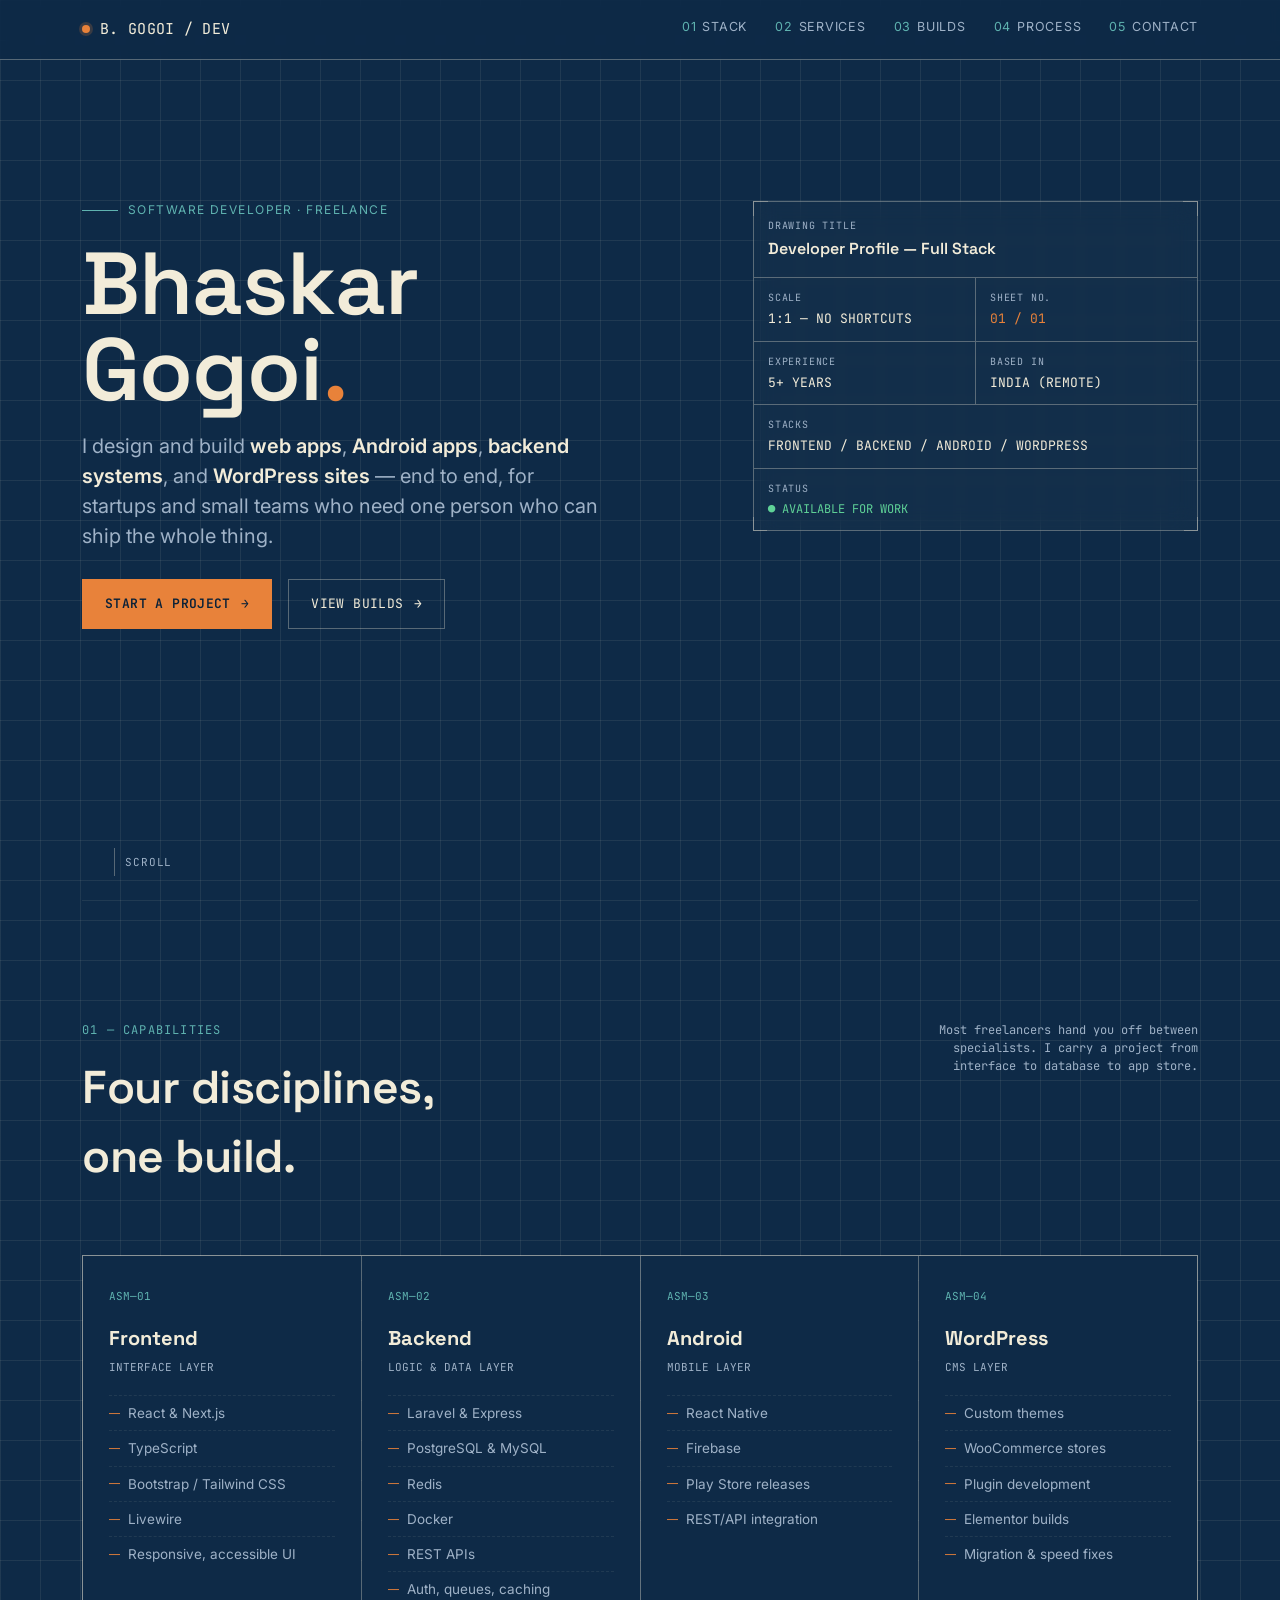
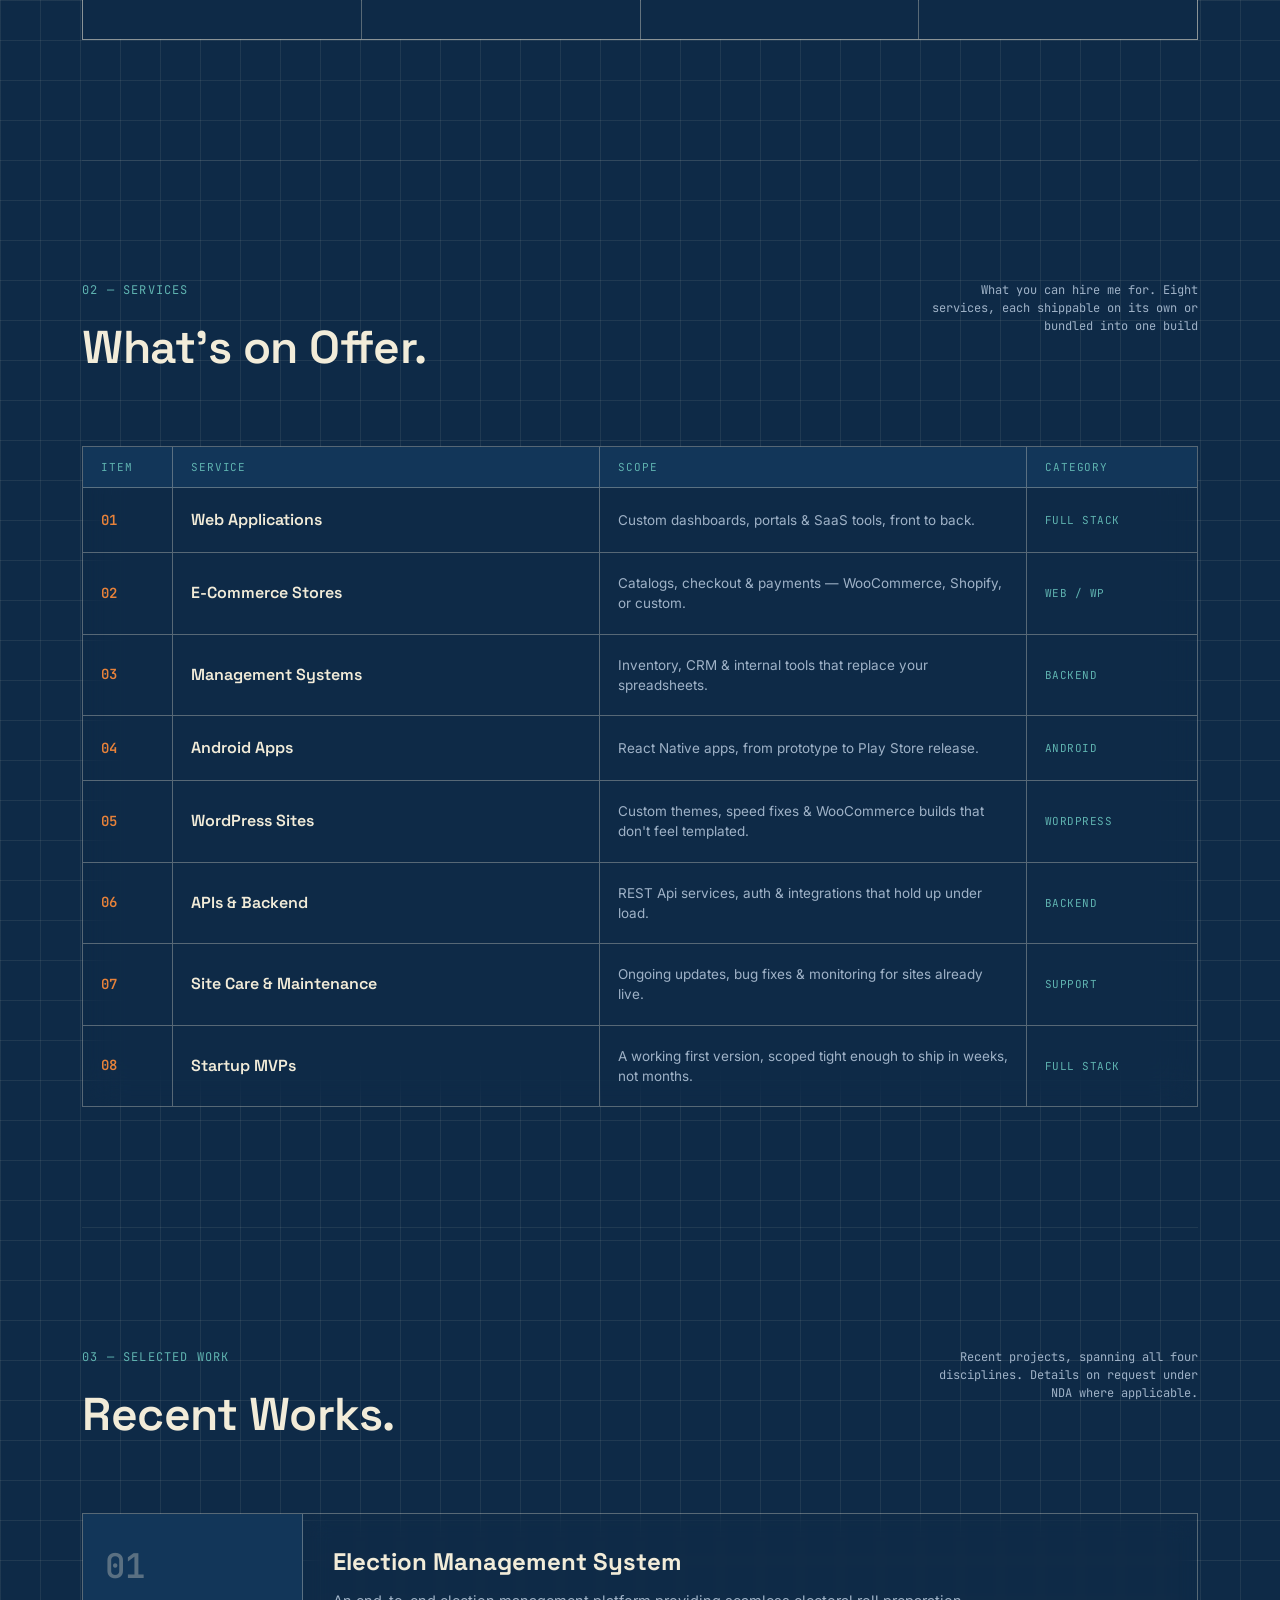
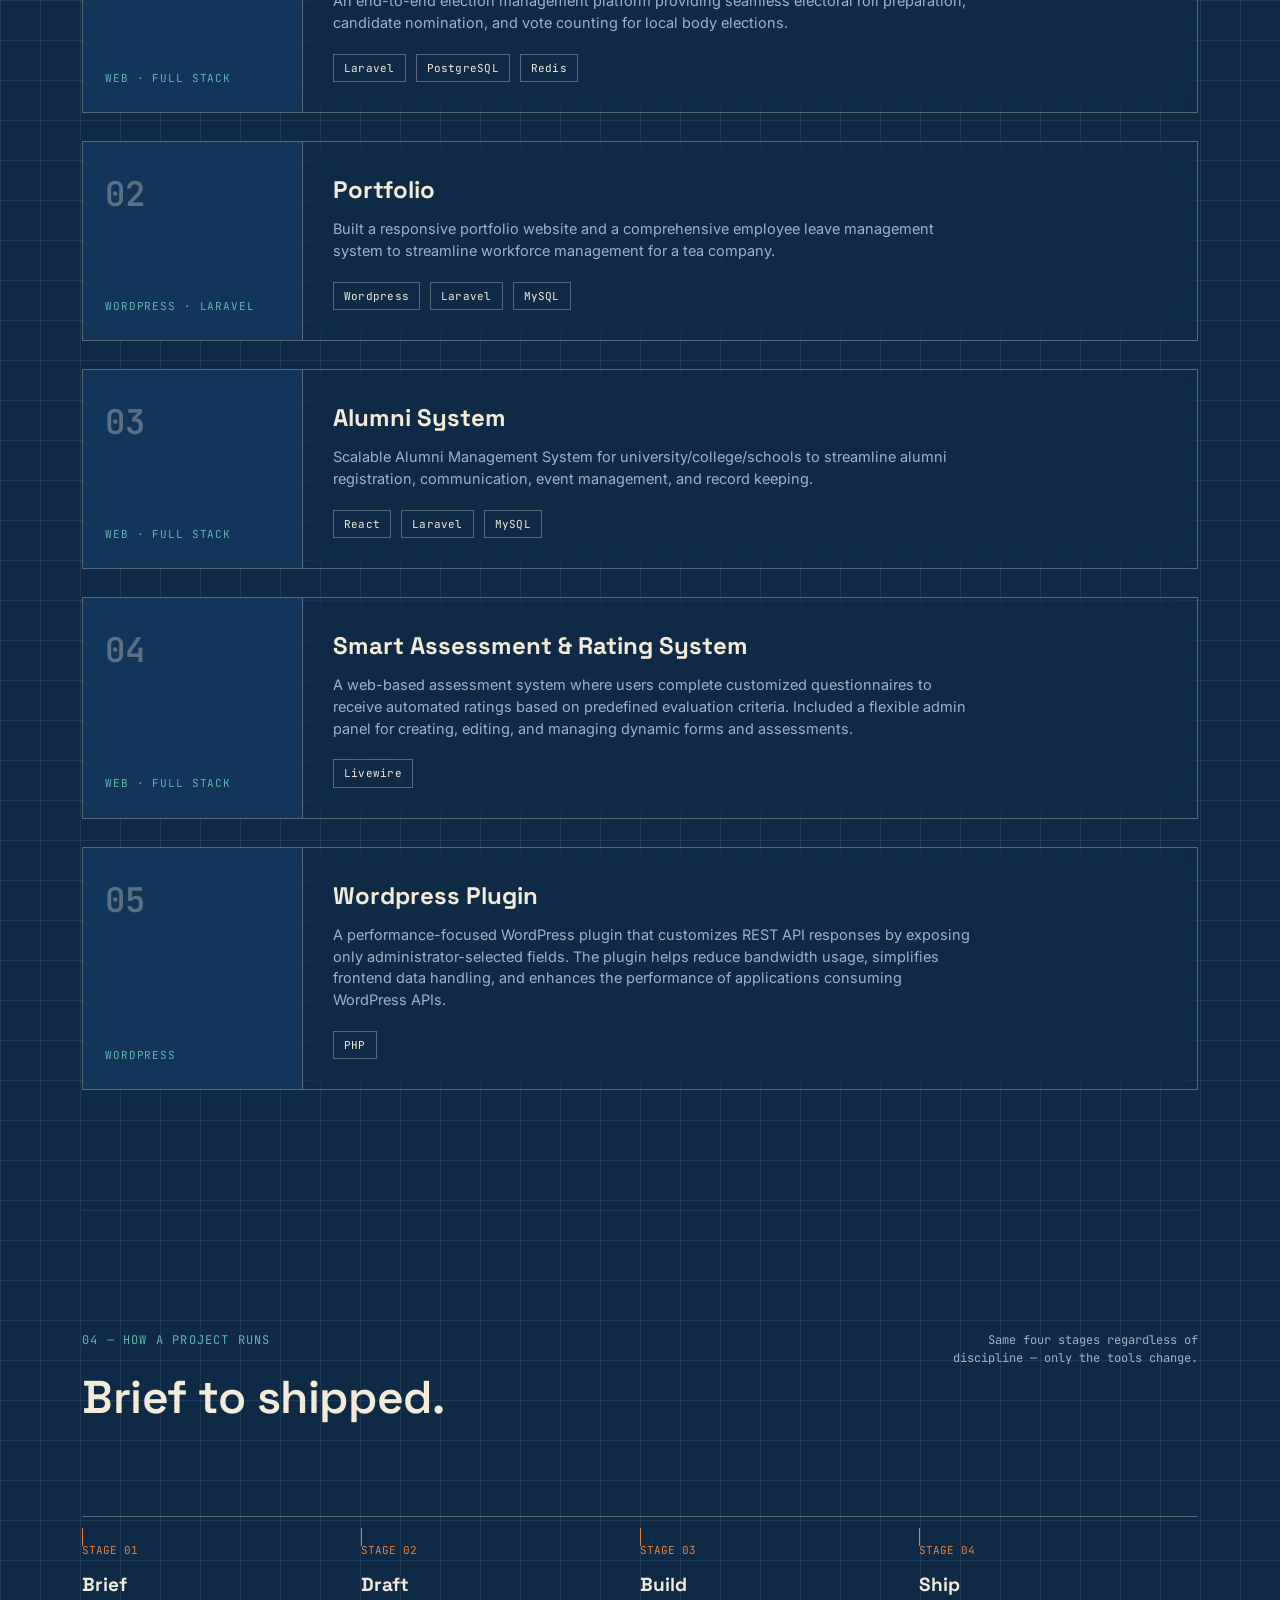
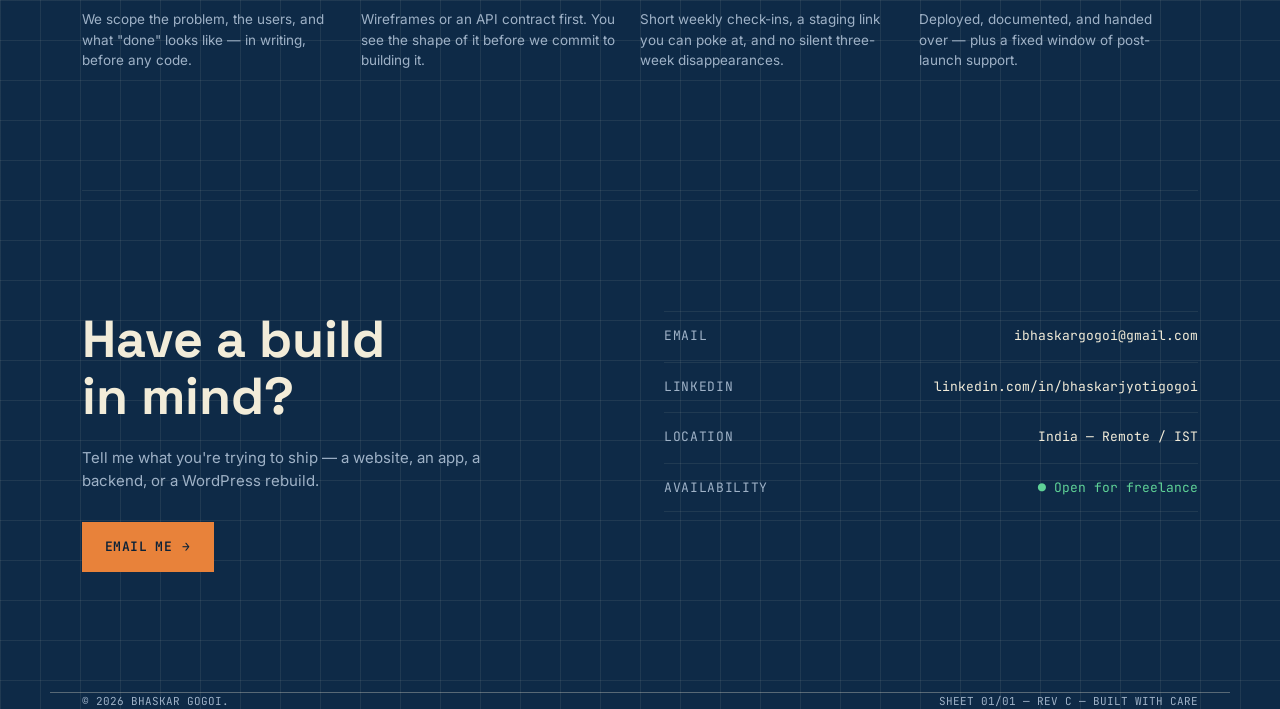
==== commit 95b12496: "Updated" ====
--- a/index.html
+++ b/index.html
@@ -18,7 +18,7 @@
       --paper-dim: #9FB2C7;
       --accent: #E8823A;
       --accent-2: #5FB3B0;
-      --line: rgba(242, 236, 217, 0.14);
+      --line: rgba(242, 236, 217, 0.078);
       --line-strong: rgba(242, 236, 217, 0.32);
       --radius: 2px;
     }
@@ -227,6 +227,10 @@
     }
 
     @media(max-width:900px) {
+      .hero {
+        margin-top: 100px;
+      }
+
       .hero-grid {
         grid-template-columns: 1fr;
       }
@@ -328,6 +332,9 @@
       font-family: 'JetBrains Mono', monospace;
       font-size: 12px;
       background: rgba(242, 236, 217, 0.02);
+      backdrop-filter: blur(12px);
+      -webkit-backdrop-filter: blur(12px);
+
     }
 
     .tb-row {
@@ -378,6 +385,7 @@
     }
 
     .scroll-cue {
+      margin-top: -100px !important;
       position: absolute;
       bottom: 24px;
       left: 32px;
@@ -558,6 +566,8 @@
     /* ---------- services (bill of materials) ---------- */
     .bom {
       border: 1px solid var(--line-strong);
+      backdrop-filter: blur(20px);
+      -webkit-backdrop-filter: blur(12px);
     }
 
     .bom-row {
@@ -807,6 +817,9 @@
 
     .build-body {
       padding: 30px 30px;
+      backdrop-filter: blur(12px);
+      -webkit-backdrop-filter: blur(12px);
+
     }
 
     .build h3 {
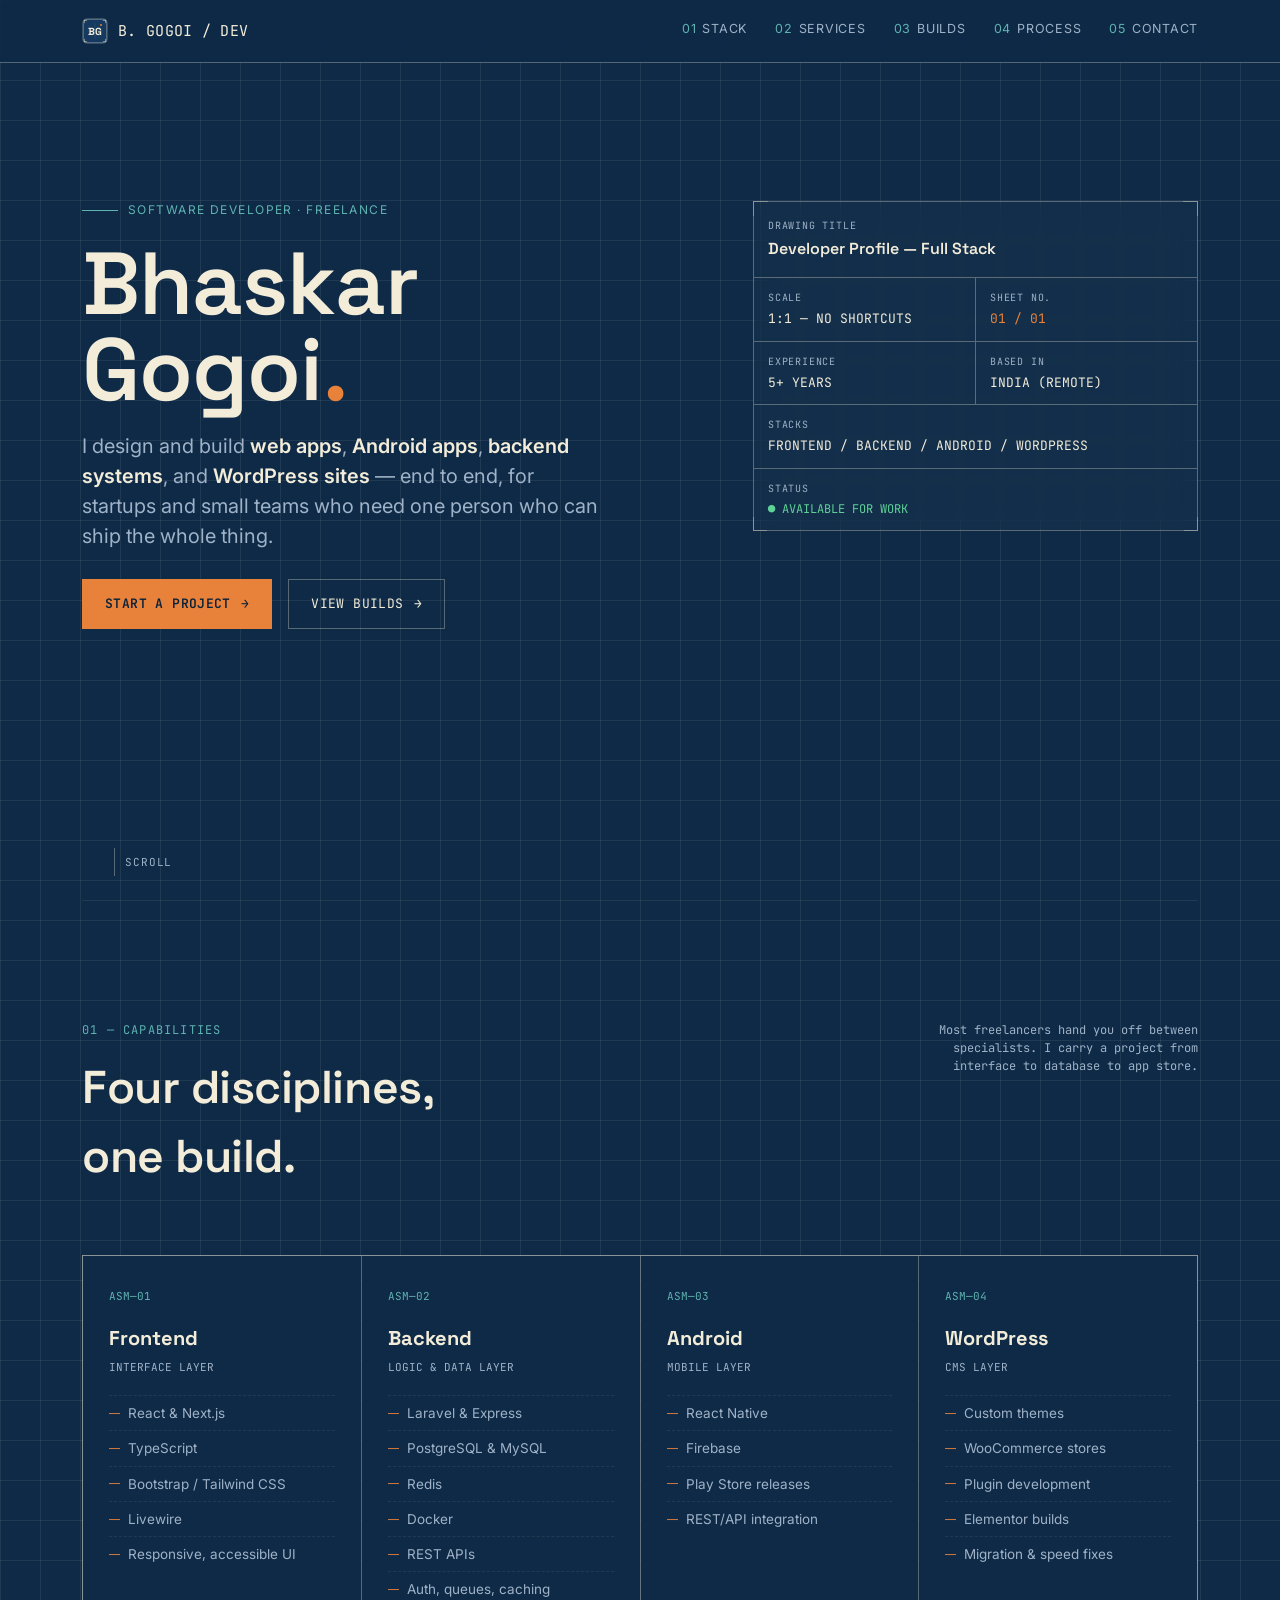
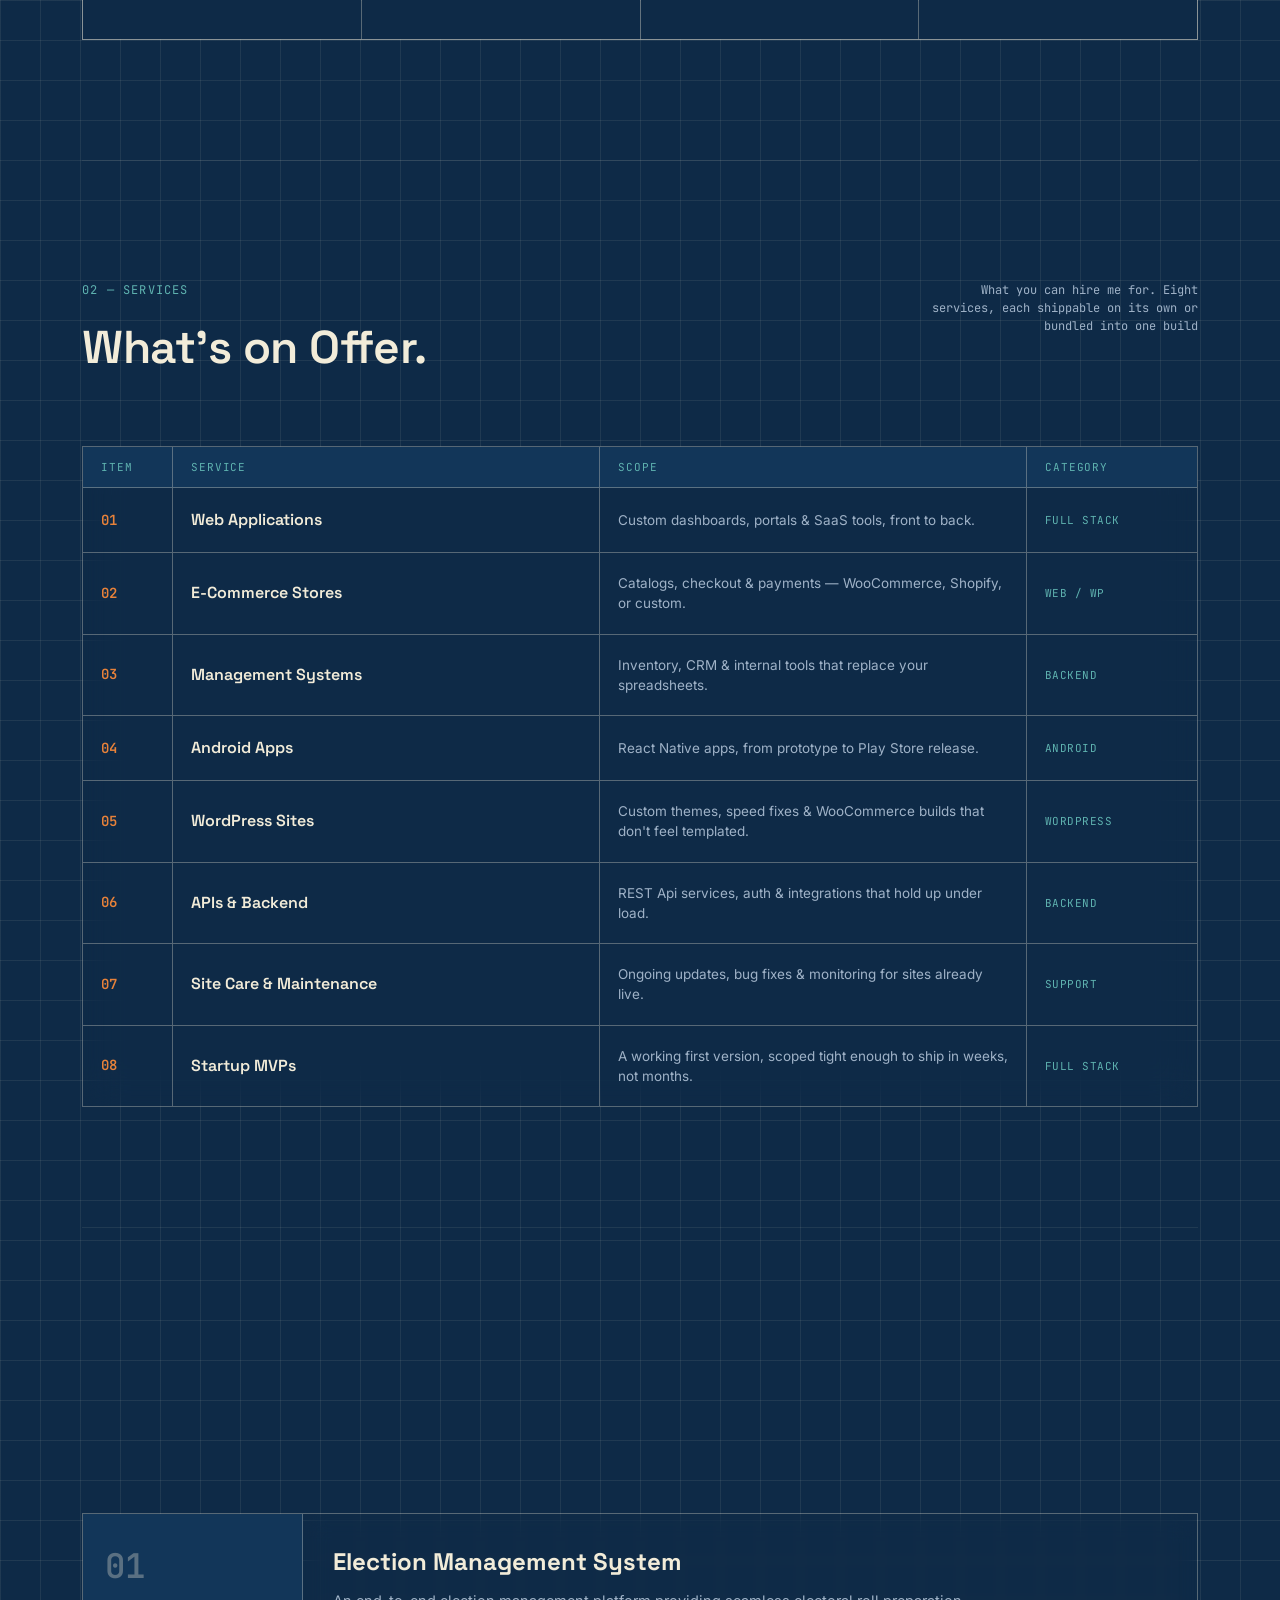
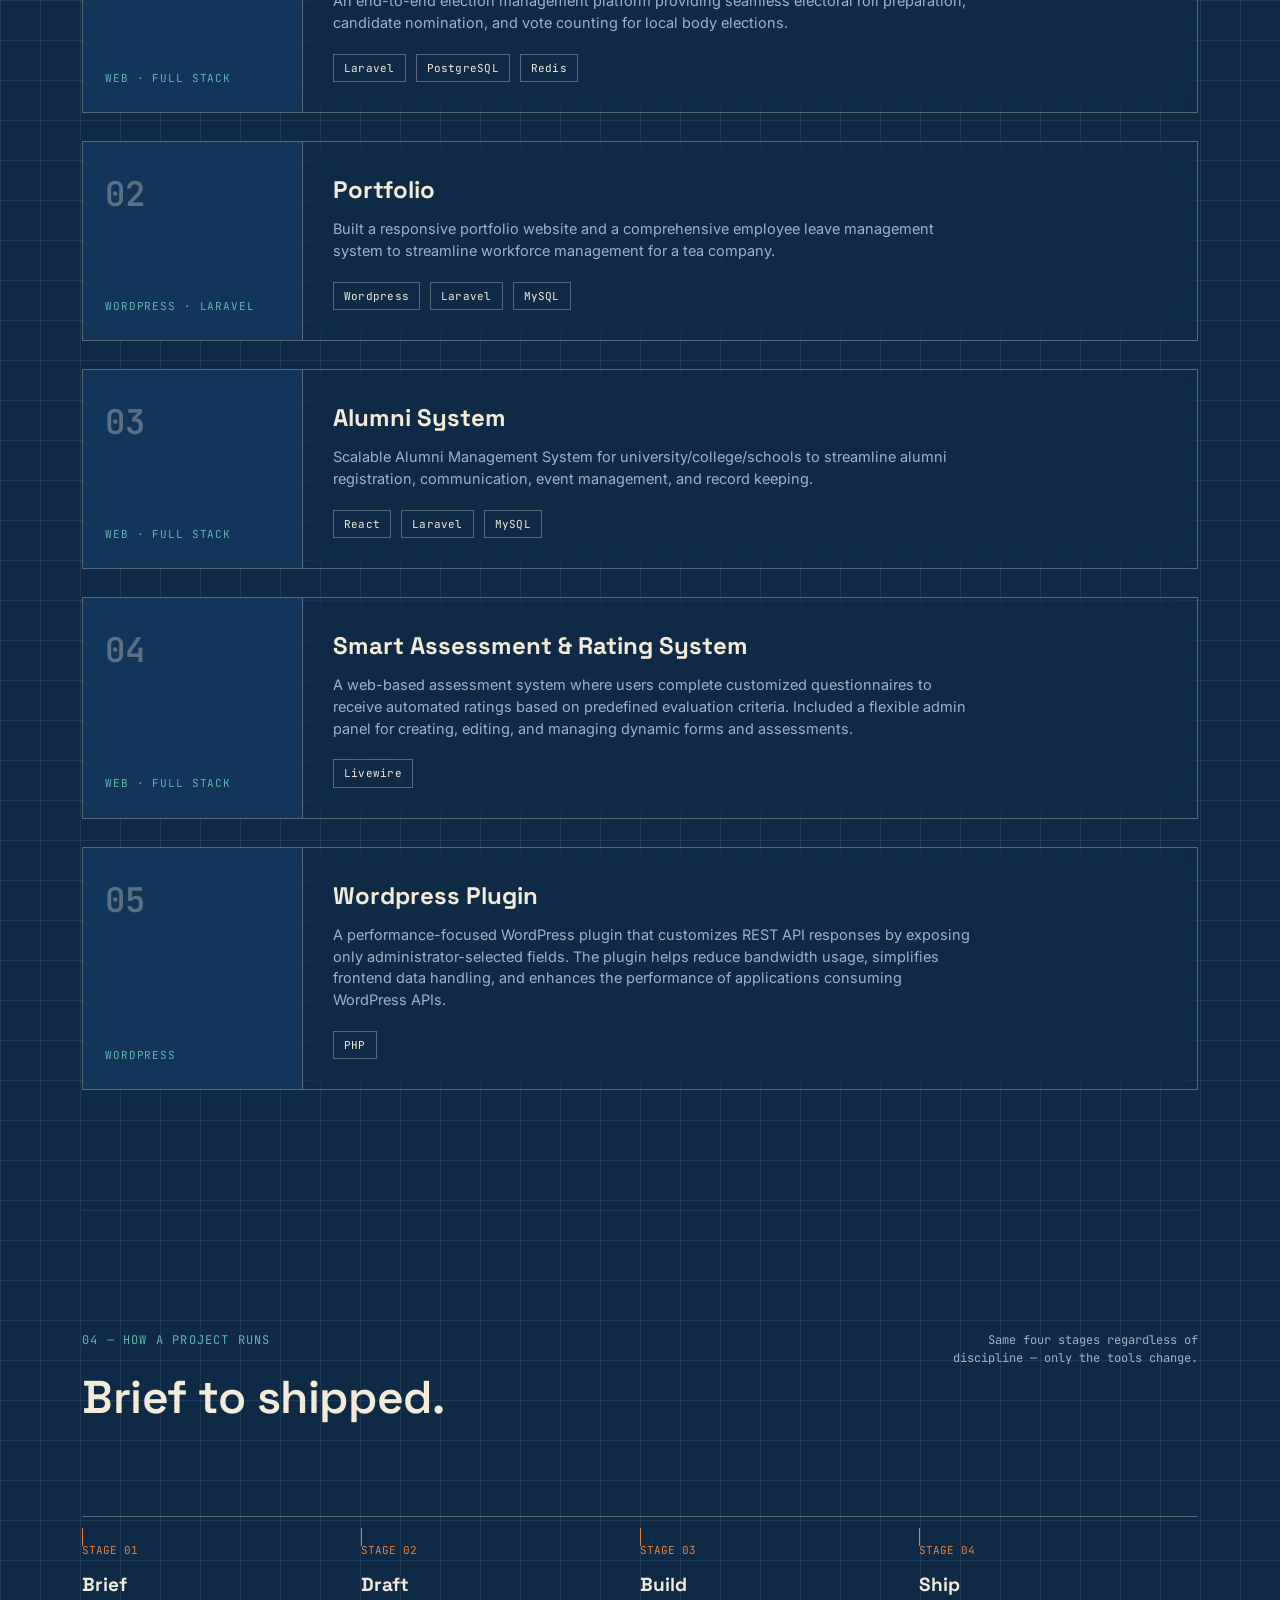
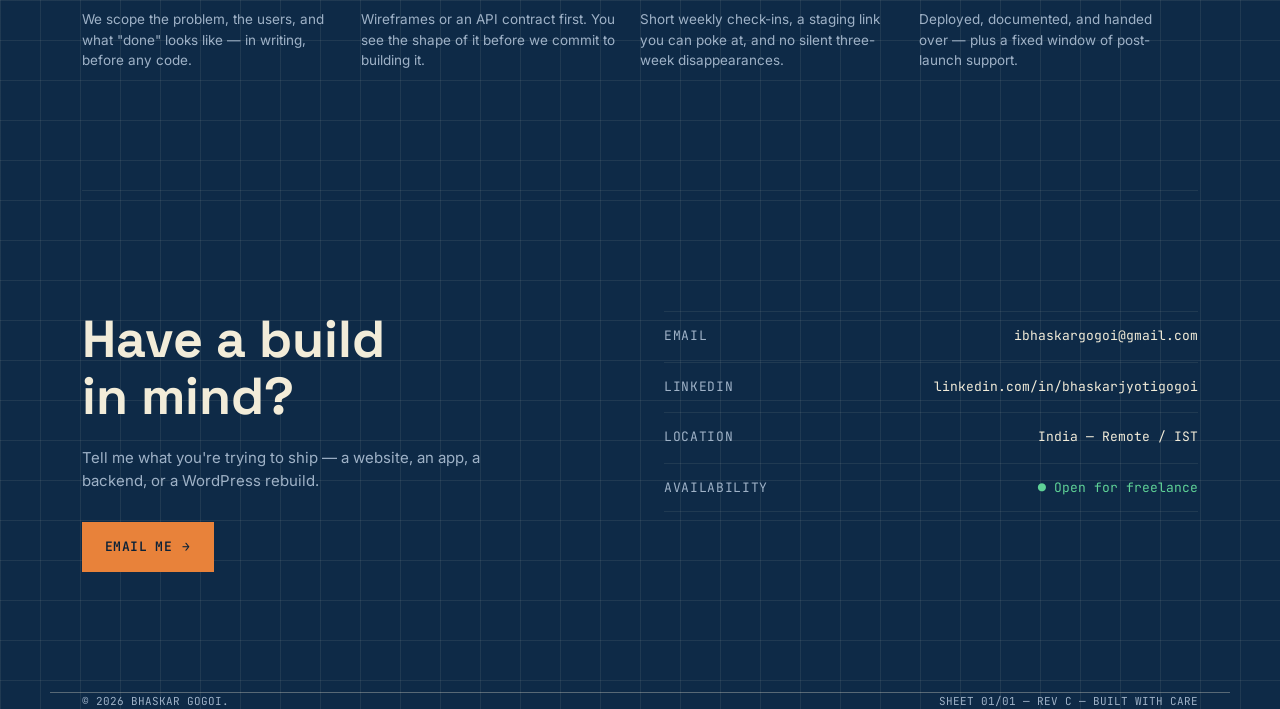
==== commit ebf2d589: "Meta Tag Added" ====
--- a/index.html
+++ b/index.html
@@ -5,6 +5,82 @@
   <meta charset="UTF-8">
   <meta name="viewport" content="width=device-width, initial-scale=1.0">
   <title>Bhaskar Gogoi — Software Developer</title>
+  <meta name="description"
+    content="Bhaskar Gogoi is a freelance software developer building web apps, Android apps, backend systems, e-commerce stores, and WordPress sites for startups and small businesses.">
+  <meta name="keywords"
+    content="freelance software developer, web developer, android developer, wordpress developer, full stack developer, ecommerce developer, react developer, node.js developer">
+  <meta name="author" content="Bhaskar Gogoi">
+  <link rel="canonical" href="https://bhaskargogoi.com/">
+  <meta name="robots" content="index, follow">
+  <meta name="theme-color" content="#0E2A47">
+
+  <meta property="og:type" content="website">
+  <meta property="og:title" content="Bhaskar Gogoi — Freelance Software Developer">
+  <meta property="og:description"
+    content="Web apps, Android apps, backend systems, e-commerce, and WordPress — built end to end by one developer.">
+  <meta property="og:url" content="https://bhaskargogoi.com/">
+  <meta property="og:image" content="https://bhaskargogoi.com/images/og-image.png">
+  <meta property="og:site_name" content="Bhaskar Gogoi">
+  <meta property="og:locale" content="en_IN">
+
+  <meta name="twitter:card" content="summary_large_image">
+  <meta name="twitter:title" content="Bhaskar Gogoi — Freelance Software Developer">
+  <meta name="twitter:description"
+    content="Web apps, Android apps, backend systems, e-commerce, and WordPress — built end to end by one developer.">
+  <meta name="twitter:image" content="https://bhaskargogoi.com/images/og-image.png">
+
+  <script type="application/ld+json">
+  {
+    "@context": "https://schema.org",
+    "@graph": [
+      {
+        "@type": "Person",
+        "@id": "https://bhaskargogoi.com/",
+        "name": "Bhaskar Gogoi",
+        "jobTitle": "Freelance Software Developer",
+        "url": "https://bhaskargogoi.com/",
+        "email": "mailto:ibhaskargogoi@gmail.com",
+        "sameAs": [
+          "https://linkedin.com/in/bhaskarjyotigogoi",
+          "https://www.instagram.com/ibhaskargogoi/",
+        ],
+        "knowsAbout": [
+          "Web Development",
+          "Android Development",
+          "Backend Development",
+          "WordPress Development",
+          "E-commerce Development"
+        ],
+        "worksFor": { "@id": "https://bhaskargogoi.com/#stack" }
+      },
+      {
+        "@type": "ProfessionalService",
+        "@id": "https://bhaskargogoi.com/#stack",
+        "name": "Bhaskar Gogoi — Freelance Software Development",
+        "url": "https://bhaskargogoi.com/",
+        "image": "https://bhaskargogoi.com/images/og-image.png",
+        "description": "Freelance software development services: web apps, Android apps, backend systems, e-commerce stores, and WordPress sites for startups and small businesses.",
+        "founder": { "@id": "https://bhaskargogoi.com/" },
+        "email": "ibhaskargogoi@gmail.com",
+        "areaServed": "Worldwide",
+        "address": {
+          "@type": "PostalAddress",
+          "addressCountry": "IN"
+        },
+        "sameAs": [
+          "https://linkedin.com/in/bhaskarjyotigogoi",
+          "https://www.instagram.com/ibhaskargogoi/",
+        ],
+      }
+    ]
+  }
+</script>
+
+  <link rel="icon" type="image/svg+xml" href="images/logo-icon.svg">
+  <link rel="icon" type="image/png" sizes="32x32" href="images/favicon-32x32.png">
+  <link rel="icon" type="image/png" sizes="16x16" href="images/favicon-16x16.png">
+  <link rel="shortcut icon" href="images/favicon.ico">
+  <link rel="apple-touch-icon" sizes="180x180" href="images/apple-touch-icon.png">
   <link rel="preconnect" href="https://fonts.googleapis.com">
   <link
     href="https://fonts.googleapis.com/css2?family=Space+Grotesk:wght@400;500;600;700&family=Inter:wght@400;500;600&family=JetBrains+Mono:wght@400;500;600&display=swap"
@@ -164,6 +240,12 @@
       box-shadow: 0 0 0 3px rgba(232, 130, 58, 0.2);
     }
 
+    .brand-icon {
+      width: 26px;
+      height: 26px;
+      flex-shrink: 0;
+    }
+
     .navlinks {
       display: flex;
       gap: 28px;
@@ -1021,7 +1103,21 @@
   <header>
     <nav>
       <div class="brand">
-        <span class="dot"></span>
+        <svg class="brand-icon" viewBox="0 0 96 96" xmlns="http://www.w3.org/2000/svg" role="img"
+          aria-label="Bhaskar Gogoi logo">
+          <rect x="4" y="4" width="88" height="88" rx="15" fill="#163A5F" stroke="#F2ECD9" stroke-width="1.8" />
+          <line x1="19" y1="48" x2="77" y2="48" stroke="#F2ECD9" stroke-opacity="0.28" stroke-width="1" />
+          <line x1="48" y1="19" x2="48" y2="77" stroke="#F2ECD9" stroke-opacity="0.28" stroke-width="1" />
+          <g stroke="#F2ECD9" stroke-width="1.8" stroke-linecap="square">
+            <path d="M9,9 L17,9 M9,9 L9,17" />
+            <path d="M87,9 L79,9 M87,9 L87,17" />
+            <path d="M9,87 L17,87 M9,87 L9,79" />
+            <path d="M87,87 L79,87 M87,87 L87,79" />
+          </g>
+          <circle cx="70" cy="26" r="3.6" fill="#E8823A" />
+          <text x="48" y="63" text-anchor="middle" font-family="'Space Grotesk',sans-serif" font-weight="700"
+            font-size="38" fill="#F2ECD9">BG</text>
+        </svg>
         <span class="mono"><a href="https://bhaskargogoi.com">B. GOGOI / DEV</a></span>
       </div>
       <div class="navlinks">
